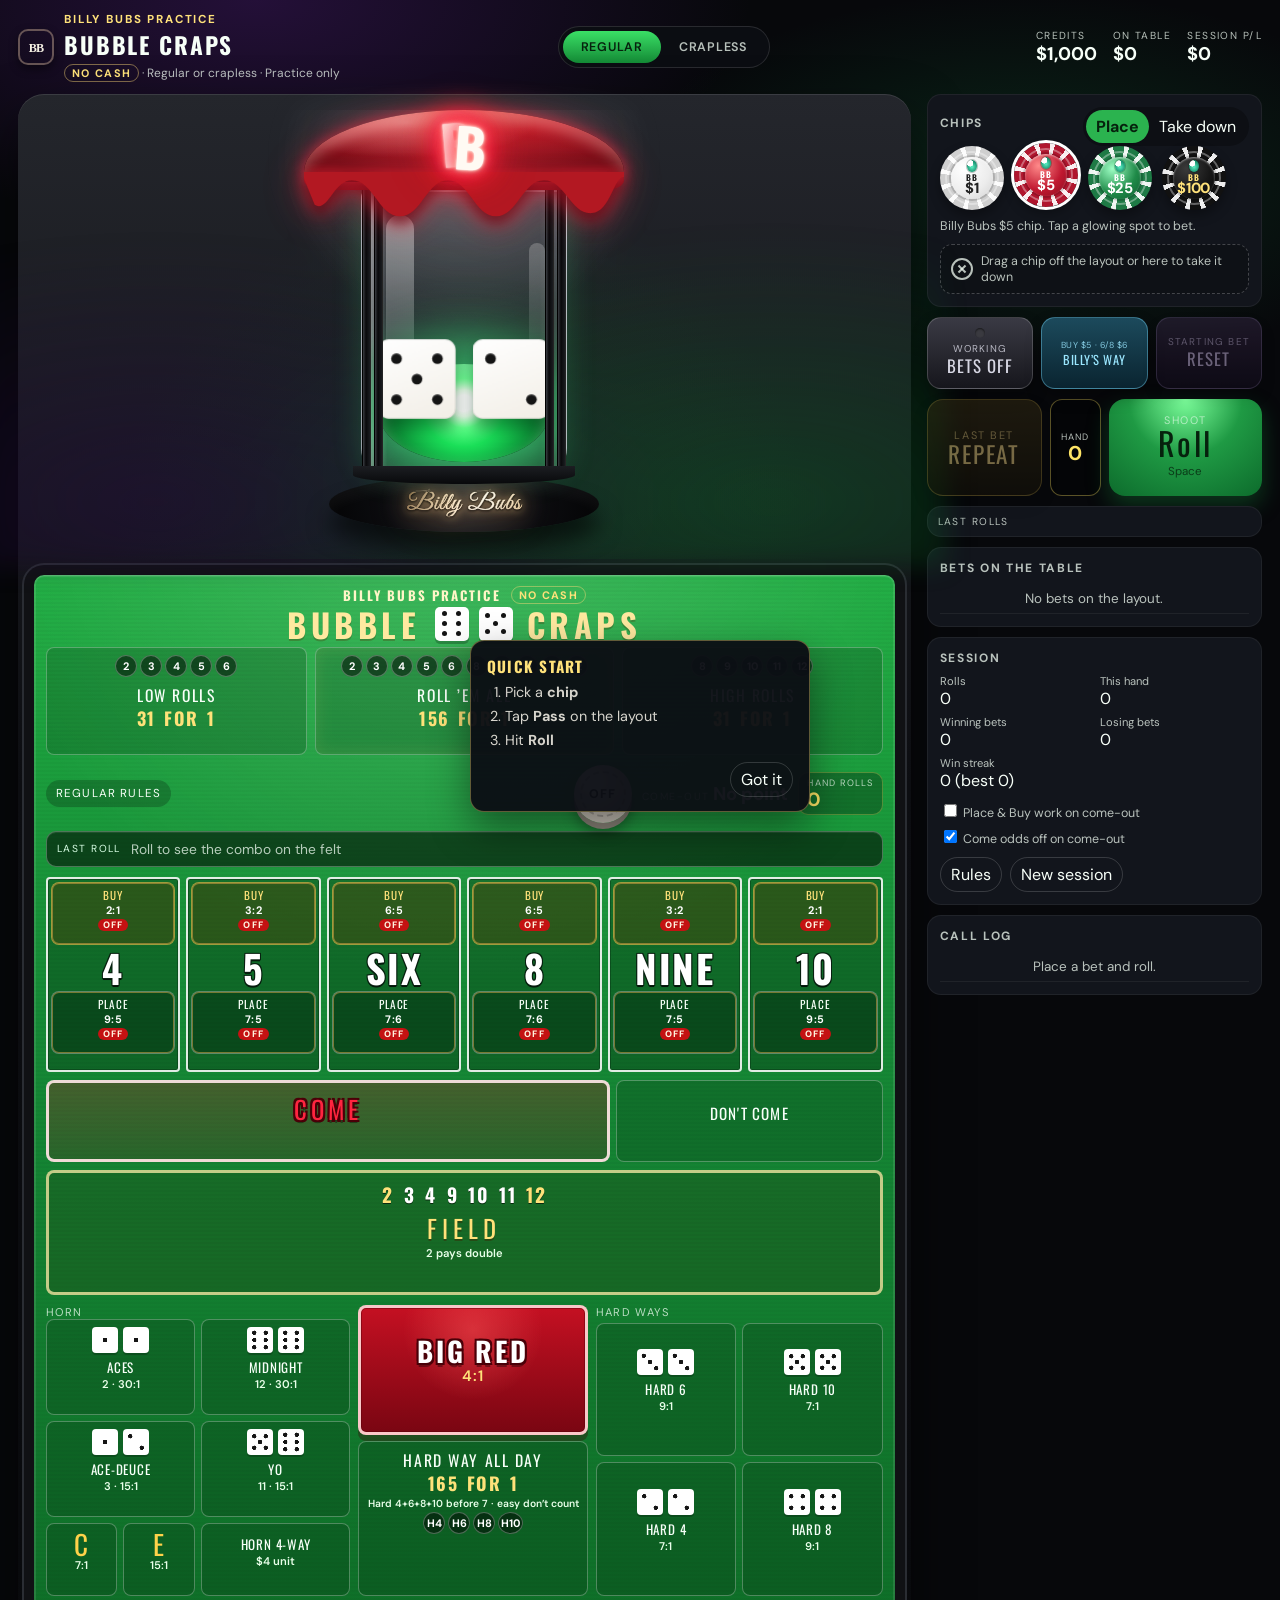
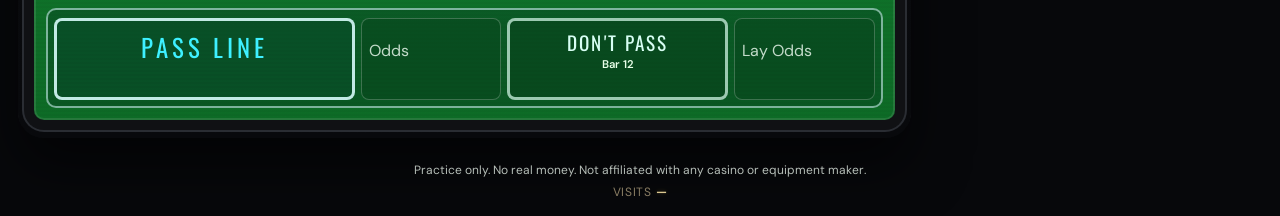
==== index.html @ 4304bf83 "Flip the prop cluster and add a landscape felt/bubble swipe. Horn is the left 2×2, Big Red and Hard " ====
<!DOCTYPE html>
<html lang="en">
  <head>
    <meta charset="UTF-8" />
    <meta name="viewport" content="width=device-width, initial-scale=1, viewport-fit=cover" />
    <title>Billy Bubs Practice — Bubble Craps</title>
    <meta name="description" content="Billy Bubs Practice — bubble craps, regular or crapless. No cash. No real money." />
    <link rel="icon" href="favicon.svg" type="image/svg+xml" />
    <link rel="stylesheet" href="css/styles.css" />
  </head>
  <body data-rules="regular">
    <a class="skip-link" href="#table">Skip to table</a>

    <header class="topbar">
      <div class="brand">
        <span class="brand-mark" aria-hidden="true"><svg viewBox="0 0 32 32" width="26" height="26" xmlns="http://www.w3.org/2000/svg"><text x="16" y="22" text-anchor="middle" font-family="Georgia, serif" font-weight="700" font-size="15" fill="#f4efe2" letter-spacing="-1">BB</text></svg></span>
        <div>
          <p class="brand-kicker">Billy Bubs Practice</p>
          <h1>Bubble Craps</h1>
          <p class="tagline"><span class="no-cash">No Cash</span> · Regular or crapless · Practice only</p>
        </div>
      </div>

      <div class="mode-switch" role="tablist" aria-label="Rules">
        <button type="button" class="mode-btn is-active" data-mode-target="regular" role="tab" aria-selected="true">
          Regular
        </button>
        <button type="button" class="mode-btn" data-mode-target="crapless" role="tab" aria-selected="false">
          Crapless
        </button>
      </div>

      <div class="rack">
        <div class="rack-stat">
          <span class="k">Credits</span>
          <strong id="bankroll">$1,000</strong>
        </div>
        <div class="rack-stat">
          <span class="k">On table</span>
          <strong id="on-table">$0</strong>
        </div>
        <div class="rack-stat">
          <span class="k">Session P/L</span>
          <strong id="net-pl">$0</strong>
        </div>
      </div>
    </header>

    <main class="layout">
      <section class="stage" aria-label="Machine">
        <div class="cabinet">
          <div class="board-pager" id="board-pager">
            <div class="board-pane pane-felt" id="pane-felt" data-pane="felt" role="tabpanel" aria-labelledby="pane-tab-felt">
              <div class="felt-fit" id="felt-fit">
                <div class="screen" id="table">
                    <div class="screen-brand">
                      <div class="billy-row">
                        <strong>Billy Bubs Practice</strong>
                        <span class="no-cash">No Cash</span>
                      </div>
                      <div class="screen-title">
                        <span class="title-word">Bubble</span>
                        <span class="title-dice" aria-hidden="true">
                          <span class="mini-die" data-face="6"></span>
                          <span class="mini-die" data-face="5"></span>
                        </span>
                        <span class="title-word">Craps</span>
                      </div>
                    </div>

                    <div class="make-em" aria-label="Low Rolls, Roll Em All, High Rolls">
                      <button type="button" class="spot make-spot" data-kind="small">
                        <span class="lamps" data-progress="small"></span>
                        <span class="make-title">Low Rolls</span>
                        <span class="for-pay">31 FOR 1</span>
                        <span class="spot-amt"></span>
                      </button>
                      <button type="button" class="spot make-spot make-all" data-kind="all">
                        <span class="lamps lamps-all" data-progress="all"></span>
                        <span class="make-title">Roll ’Em All</span>
                        <span class="for-pay">156 FOR 1</span>
                        <span class="spot-amt"></span>
                      </button>
                      <button type="button" class="spot make-spot" data-kind="tall">
                        <span class="lamps" data-progress="tall"></span>
                        <span class="make-title">High Rolls</span>
                        <span class="for-pay">31 FOR 1</span>
                        <span class="spot-amt"></span>
                      </button>
                    </div>

                    <div class="point-bar">
                      <div class="puck-board">
                        <div class="puck" id="puck" data-on="false">
                          <span class="puck-off">OFF</span>
                          <span class="puck-on">ON</span>
                        </div>
                        <div class="point-readout">
                          <span class="k" id="phase-label">Come-out</span>
                          <strong id="point-label">No point</strong>
                        </div>
                        <div class="hand-rolls" id="hand-rolls" title="Rolls this shooter hand (resets after seven-out)">
                          <span class="k">Hand rolls</span>
                          <strong id="hand-rolls-count">0</strong>
                        </div>
                      </div>
                      <div class="rules-pill" id="rules-pill">Regular rules</div>
                    </div>

                    <div class="last-roll" id="last-roll" aria-live="polite">
                      <span class="k">Last roll</span>
                      <div class="last-roll-body is-empty" id="last-roll-body">
                        <span class="last-roll-empty">Roll to see the combo on the felt</span>
                      </div>
                    </div>

                    <div class="numbers" id="numbers"></div>

                    <div class="lines come-band">
                      <button type="button" class="spot come" data-kind="come">
                        Come
                        <span class="spot-amt"></span>
                      </button>
                      <button type="button" class="spot dont-come regular-only" data-kind="dontCome">
                        Don't Come
                        <span class="spot-amt"></span>
                      </button>
                    </div>

                    <button type="button" class="spot field" data-kind="field">
                      <span class="field-nums">
                        <em>2</em> <span>3</span> <span>4</span> <span>9</span> <span>10</span> <span>11</span> <em>12</em>
                      </span>
                      <span class="field-title">Field</span>
                      <span class="field-pays">2 pays double</span>
                      <span class="spot-amt"></span>
                    </button>

                    <div class="prop-cluster">
                      <div class="horn-block">
                          <div class="rail-label">Horn</div>
                          <div class="horn-grid">
                            <button type="button" class="spot hop-spot" data-kind="hop" data-number="2">
                              <span class="hw-pair" aria-hidden="true">
                                <span class="hw-die" data-face="1"></span>
                                <span class="hw-die" data-face="1"></span>
                              </span>
                              <span class="hw-name">Aces</span>
                              <small>2 · 30:1</small>
                              <span class="spot-amt"></span>
                            </button>
                            <button type="button" class="spot hop-spot" data-kind="hop" data-number="12">
                              <span class="hw-pair" aria-hidden="true">
                                <span class="hw-die" data-face="6"></span>
                                <span class="hw-die" data-face="6"></span>
                              </span>
                              <span class="hw-name">Midnight</span>
                              <small>12 · 30:1</small>
                              <span class="spot-amt"></span>
                            </button>
                            <button type="button" class="spot hop-spot" data-kind="hop" data-number="3">
                              <span class="hw-pair" aria-hidden="true">
                                <span class="hw-die" data-face="1"></span>
                                <span class="hw-die" data-face="2"></span>
                              </span>
                              <span class="hw-name">Ace-deuce</span>
                              <small>3 · 15:1</small>
                              <span class="spot-amt"></span>
                            </button>
                            <button type="button" class="spot hop-spot" data-kind="hop" data-number="11">
                              <span class="hw-pair" aria-hidden="true">
                                <span class="hw-die" data-face="5"></span>
                                <span class="hw-die" data-face="6"></span>
                              </span>
                              <span class="hw-name">Yo</span>
                              <small>11 · 15:1</small>
                              <span class="spot-amt"></span>
                            </button>
                          </div>
                          <div class="ce-row">
                            <button type="button" class="spot prop ce-spot" data-kind="anyCraps">
                              <span class="ce-letter">C</span>
                              <small>7:1</small>
                              <span class="spot-amt"></span>
                            </button>
                            <button type="button" class="spot prop ce-spot" data-kind="eleven">
                              <span class="ce-letter">E</span>
                              <small>15:1</small>
                              <span class="spot-amt"></span>
                            </button>
                            <button type="button" class="spot prop horn-spot" data-kind="horn">
                              <span class="hw-name">Horn 4-way</span>
                              <small>$4 unit</small>
                              <span class="spot-amt"></span>
                            </button>
                          </div>
                        </div>
                      <div class="prop-middle">
                        <button type="button" class="spot any7-hero" data-kind="any7" aria-label="Big Red, any seven, 4 to 1">
                            <span class="any7-title">Big Red</span>
                            <small>4:1</small>
                            <span class="spot-amt"></span>
                          </button>
                        <button type="button" class="spot make-spot hard-all-day" data-kind="hardAllDay">
                            <span class="make-title">Hard Way All Day</span>
                            <span class="for-pay">165 FOR 1</span>
                            <small>Hard 4+6+8+10 before 7 · easy don’t count</small>
                            <span class="lamps" data-progress="hardAllDay"></span>
                            <span class="spot-amt"></span>
                          </button>
                      </div>
                      <div class="hardway-rail">
                          <div class="rail-label">Hard Ways</div>
                          <div class="hardway-spots">
                            <button type="button" class="spot hard-spot" data-kind="hardway" data-number="6">
                              <span class="hw-pair" aria-hidden="true">
                                <span class="hw-die" data-face="3"></span>
                                <span class="hw-die" data-face="3"></span>
                              </span>
                              <span class="hw-name">Hard 6</span>
                              <small>9:1</small>
                              <span class="spot-amt"></span>
                            </button>
                            <button type="button" class="spot hard-spot" data-kind="hardway" data-number="10">
                              <span class="hw-pair" aria-hidden="true">
                                <span class="hw-die" data-face="5"></span>
                                <span class="hw-die" data-face="5"></span>
                              </span>
                              <span class="hw-name">Hard 10</span>
                              <small>7:1</small>
                              <span class="spot-amt"></span>
                            </button>
                            <button type="button" class="spot hard-spot" data-kind="hardway" data-number="4">
                              <span class="hw-pair" aria-hidden="true">
                                <span class="hw-die" data-face="2"></span>
                                <span class="hw-die" data-face="2"></span>
                              </span>
                              <span class="hw-name">Hard 4</span>
                              <small>7:1</small>
                              <span class="spot-amt"></span>
                            </button>
                            <button type="button" class="spot hard-spot" data-kind="hardway" data-number="8">
                              <span class="hw-pair" aria-hidden="true">
                                <span class="hw-die" data-face="4"></span>
                                <span class="hw-die" data-face="4"></span>
                              </span>
                              <span class="hw-name">Hard 8</span>
                              <small>9:1</small>
                              <span class="spot-amt"></span>
                            </button>
                          </div>
                        </div>
                    </div>

                    <div class="pass-row pass-bottom">
                      <button type="button" class="spot pass" data-kind="pass">
                        Pass Line
                        <span class="spot-amt"></span>
                      </button>
                      <button type="button" class="spot odds" data-kind="passOdds">
                        Odds
                        <span class="spot-amt"></span>
                      </button>
                      <button type="button" class="spot dont-pass regular-only" data-kind="dontPass">
                        Don't Pass
                        <span class="dont-pass-note">Bar 12</span>
                        <span class="spot-amt"></span>
                      </button>
                      <button type="button" class="spot odds regular-only" data-kind="dontPassOdds">
                        Lay Odds
                        <span class="spot-amt"></span>
                      </button>
                    </div>
                  </div>
              </div>
            </div>
            <div class="board-pane pane-bubble" id="pane-bubble" data-pane="bubble" role="tabpanel" aria-labelledby="pane-tab-bubble">
              <div class="bubble-stage">
                  <div class="bubble-ambient" aria-hidden="true"></div>
                  <div class="bubble-column">
                    <div class="bubble-hood" aria-hidden="true">
                      <div class="hood-dome">
                        <span class="hood-monogram" aria-label="BB">
                          <span class="bb-letter bb-b1">B</span>
                          <span class="bb-letter bb-b2">B</span>
                        </span>
                      </div>
                      <svg class="hood-scallop" viewBox="0 0 240 56" preserveAspectRatio="none">
                        <path
                          d="M0 0 H240 V6
                          C232 6 230 48 216 50
                          C200 52 196 10 180 10
                          C164 10 160 54 144 54
                          C128 54 124 10 108 10
                          C92 10 88 54 72 54
                          C56 54 52 10 36 10
                          C22 10 18 50 8 40
                          L0 8 Z"
                        />
                      </svg>
                    </div>
                    <div class="bubble-cylinder">
                      <span class="post post-l1" aria-hidden="true"></span>
                      <span class="post post-l2" aria-hidden="true"></span>
                      <span class="post post-r1" aria-hidden="true"></span>
                      <span class="post post-r2" aria-hidden="true"></span>
                      <div class="glass-body">
                        <div class="glass-shine" aria-hidden="true"></div>
                        <div class="glass-shine shine-r" aria-hidden="true"></div>
                        <div class="bubble-floor"></div>
                        <div class="dice-window" aria-live="polite">
                          <div class="die-scene" id="die1" data-face="5" aria-label="Die showing 5"></div>
                          <div class="die-scene" id="die2" data-face="2" aria-label="Die showing 2"></div>
                        </div>
                      </div>
                    </div>
                    <div class="bubble-collar"></div>
                    <div class="bubble-base">
                      <span class="base-mark">Billy Bubs</span>
                    </div>
                    <div class="dice-total" id="dice-total">—</div>
                  </div>
                </div>
              <div class="bubble-roll-dock">
                <p class="bubble-back-hint"><span aria-hidden="true">‹</span> Swipe left back to felt</p>
                <div class="bubble-hand" title="Rolls this shooter hand">
                  <span class="k">Hand rolls</span>
                  <strong id="hand-rolls-count-bubble">0</strong>
                </div>
                <button type="button" class="roll-btn roll-btn-pane" id="roll-btn-pane">
                  <span class="roll-kicker">Shoot</span>
                  <span class="roll-label">Roll</span>
                </button>
              </div>
            </div>
          </div>
        </div>
      </section>

      <aside class="console" aria-label="Controls">
        <div class="panel chips-panel">
          <div class="panel-h">
            <h2>Chips</h2>
            <div class="action-toggle" role="group" aria-label="Bet action">
              <button type="button" id="btn-add" class="is-active">Place</button>
              <button type="button" id="btn-take">Take down</button>
            </div>
          </div>
          <div class="chips" id="chips"></div>
          <p class="hint" id="chip-hint">Select a chip, then tap a bet on the layout.</p>
          <div class="drop-off" id="drop-off" aria-label="Take down zone">
            <span class="drop-ico" aria-hidden="true"></span>
            <span>Drag a chip off the layout or here to take it down</span>
          </div>
        </div>

        <div class="machine-keys">
          <button type="button" class="machine-key bets-off-btn" id="bets-off-btn" aria-pressed="false">
            <span class="key-lamp" aria-hidden="true"></span>
            <span class="key-kicker" id="bets-off-kicker">Working</span>
            <span class="key-label">BETS OFF</span>
          </button>
          <button type="button" class="machine-key across-btn" id="across-btn" title="Billy’s Way — Buy 2,3,4,5,9,10,11,12; Place 6 and 8 at chip × 6/5" aria-label="Billy’s Way">
            <span class="key-kicker" id="across-kicker">Buy $5 · 6/8 $6</span>
            <span class="key-label">BILLY’S WAY</span>
          </button>
          <button type="button" class="machine-key start-bet-btn is-disabled" id="start-bet-btn" aria-disabled="true">
            <span class="key-kicker">Starting bet</span>
            <span class="key-label">RESET</span>
          </button>
        </div>

        <div class="shoot-row">
          <button type="button" class="repeat-btn is-disabled" id="repeat-btn" aria-disabled="true">
            <span class="repeat-kicker">Last bet</span>
            <span class="repeat-label">REPEAT</span>
          </button>
          <div class="hand-rolls-shoot" id="hand-rolls-shoot" title="Rolls this shooter hand" aria-live="polite">
            <span class="k">Hand</span>
            <strong id="hand-rolls-count-shoot">0</strong>
          </div>
          <button type="button" class="roll-btn" id="roll-btn">
            <span class="roll-kicker">Shoot</span>
            <span class="roll-label">Roll</span>
            <span class="roll-hotkey">Space</span>
          </button>
        </div>

        <div class="history-strip">
          <span class="k">Last rolls</span>
          <div class="history-rail" id="history-rail" aria-label="Recent rolls"></div>
        </div>

        <div class="panel">
          <h2>Bets on the table</h2>
          <ul class="bet-list" id="bet-list"></ul>
        </div>

        <div class="panel stats-panel">
          <h2>Session</h2>
          <dl class="stats" id="stats"></dl>
          <div class="options">
            <label><input type="checkbox" id="opt-place-comeout" /> Place &amp; Buy work on come-out</label>
            <label><input type="checkbox" id="opt-come-odds" checked /> Come odds off on come-out</label>
          </div>
          <div class="session-actions">
            <button type="button" class="ghost" id="btn-help">Rules</button>
            <button type="button" class="ghost" id="btn-reset">New session</button>
          </div>
        </div>

        <div class="panel log-panel">
          <h2>Call log</h2>
          <ol class="log" id="log"></ol>
        </div>
      </aside>
    </main>


    <nav class="pane-switch" id="pane-switch" aria-label="Felt or bubble">
      <div class="pane-switch-dots" role="tablist">
        <button type="button" class="pane-dot is-active" role="tab" id="pane-tab-felt" data-pane="felt" aria-selected="true" aria-controls="pane-felt">
          <span class="pane-pip" aria-hidden="true"></span>
          Felt
        </button>
        <button type="button" class="pane-dot" role="tab" id="pane-tab-bubble" data-pane="bubble" aria-selected="false" aria-controls="pane-bubble">
          <span class="pane-pip" aria-hidden="true"></span>
          Bubble
        </button>
      </div>
      <span class="pane-swipe-hint">swipe</span>
    </nav>

    <footer class="footer">
      <p class="footer-line">Practice only. No real money. Not affiliated with any casino or equipment maker.</p>
      <p class="site-meta visit-count" aria-live="polite">Visits <strong id="visit-count">…</strong></p>
    </footer>

    <aside class="coach-card" id="coach-card" hidden>
      <h2>Quick start</h2>
      <ol class="coach-steps">
        <li>Pick a <strong>chip</strong></li>
        <li>Tap <strong>Pass</strong> on the layout</li>
        <li>Hit <strong>Roll</strong></li>
      </ol>
      <div class="coach-actions">
        <button type="button" class="ghost" id="coach-dismiss">Got it</button>
      </div>
    </aside>

    <div class="toasts" id="toasts" aria-live="polite"></div>

    <dialog class="drawer" id="help">
      <form method="dialog" class="drawer-inner">
        <header>
          <h2>How this machine works</h2>
          <button type="submit" class="ghost" value="close">Close</button>
        </header>
        <div class="help-body">
          <section>
            <h3>One cabinet, two rule sets</h3>
            <p>
              This is a bubble-craps practice screen. Toggle <strong>Regular</strong> or <strong>Crapless</strong> without
              leaving the machine. Switching rules picks up the table and keeps your credits. Rolls are always
              fair random 1–6, like a real bubble machine — there is no dice picker.
            </p>
          </section>
          <section>
            <h3>Regular</h3>
            <p>
              Come-out: <strong>7 or 11</strong> wins Pass; <strong>2, 3, 12</strong> are craps (Pass loses).
              4, 5, 6, 8, 9, 10 set a point. Then hit that point before a 7. Don't Pass bars 12 (push).
            </p>
          </section>
          <section>
            <h3>Crapless</h3>
            <p>
              Come-out <strong>7</strong> wins Pass. <strong>2, 3, 11, and 12 are points</strong> along with 4–6 and 8–10.
              No automatic craps. Don't Pass / Don't Come are not offered. Place 2 / 3 / 11 / 12 are available.
            </p>
          </section>
          <section>
            <h3>Low Rolls / High Rolls / Roll ’Em All — practice pays</h3>
            <p>Always working. Numbers count after you post. A 7 before the set completes loses. You may take them down.</p>
            <ul>
              <li><strong>Low Rolls</strong> — 2, 3, 4, 5, 6 before 7. <strong>31 FOR 1</strong> ($31 returned per $1, includes stake)</li>
              <li><strong>High Rolls</strong> — 8, 9, 10, 11, 12 before 7. <strong>31 FOR 1</strong></li>
              <li><strong>Roll ’Em All</strong> — every total except 7 before a 7. <strong>156 FOR 1</strong></li>
            </ul>
            <p>Fixed practice schedule, not a casino progressive. Real machines vary.</p>
          </section>
          <section>
            <h3>Hard Way All Day (side wager)</h3>
            <p>
              Sits in the middle of the prop cluster, under Big Red and between the Horn and the hardways. Separate from the single Hard 4/6/8/10 bets. Wins only if
              <strong>Hard 4, Hard 6, Hard 8, and Hard 10</strong> all appear (matching dice) before a 7. Soft/easy
              4, 6, 8, or 10 do not count and do not lose the bet. A 7 before the set is complete loses.
              <strong>165 FOR 1</strong> ($165 returned per $1, includes stake → $164 profit). Dealer Envy is not
              offered in this practice build.
            </p>
          </section>
          <section>
            <h3>Single hardways, Horn, C, and E</h3>
            <p>
              Horn legs sit left in a 2×2 (Aces and Midnight over Ace-deuce and Yo), with C, E, and Horn 4-way
              under that block. The middle column is <strong>Big Red</strong> (any 7, no seven-dice art — table
              etiquette) stacked above <strong>Hard Way All Day</strong>. Hardways sit right in a 2×2 (Hard 6 &amp; 10
              over Hard 4 &amp; 8). Pass Line and Don't Pass run along the bottom of the felt. Come and Don't Come
              are the only bets in the come band. Hard 4 / 6 / 8 / 10 stay up until a hard win (paid, bet stays), a 7,
              the easy way, or you take them down. One-roll props repeat after a win like a machine.
            </p>
            <ul>
              <li><strong>Hard 6 / Hard 8</strong> — 9:1 · <strong>Hard 4 / Hard 10</strong> — 7:1</li>
              <li><strong>Big Red</strong> — any 7. <strong>4:1</strong></li>
              <li><strong>Aces (2)</strong> / <strong>Midnight (12)</strong> — 30:1 on the winning dollar</li>
              <li><strong>Ace-deuce (3)</strong> / <strong>Yo (11)</strong> — 15:1</li>
              <li><strong>C · Any Craps</strong> — 2, 3, or 12. <strong>7:1</strong></li>
              <li><strong>E · Eleven (Yo)</strong> — 11 only. <strong>15:1</strong></li>
              <li><strong>Horn 4-way</strong> — 2, 3, 11, 12. A $4 unit: 2/12 pay 30:1 on the $1 that hits (net +$27); 3/11 pay 15:1 (net +$12). Posted in $4 units.</li>
            </ul>
          </section>
          <section>
            <h3>Buy vs Place</h3>
            <p>
              Each point number has <strong>Buy above</strong> and <strong>Place below</strong>. Both stay up after a hit
              and lose on 7. Off on the come-out unless you check “Place &amp; Buy work on come-out.”
              <strong>BETS OFF</strong> also parks Place and Buy so a 7 or number hit neither pays nor takes them down.
            </p>
            <ul>
              <li><strong>Place</strong> — 4/10 = 9:5 · 5/9 = 7:5 · 6/8 = 7:6. Crapless Place 2/12 = 11:2 · 3/11 = 11:4.</li>
              <li>
                <strong>Buy</strong> — true odds: 4/10 = 2:1 · 5/9 = 3:2 · 6/8 = 6:5. Crapless Buy 2/12 = 6:1 · 3/11 = 3:1.
              </li>
              <li>
                Buy vig is <strong>5% of the buy stake, taken on a win only</strong> (not charged when you post, and not
                charged if the bet loses). Example: $20 Buy 4 pays $40 true odds minus $1 vig → <strong>$39 profit</strong>;
                the $20 stays up.
              </li>
            </ul>
          </section>
          <section>
            <h3>Bets Off</h3>
            <p>
              <strong>BETS OFF</strong> is a machine-style toggle. Pressed and lit means Place and Buy are
              <strong>off</strong>: they do not win or lose on the next 7 or number hit, and the chips stay
              on the layout until you turn them back on. Same idea as calling “bets off” on a live table.
            </p>
            <ul>
              <li><strong>Covered:</strong> Place and Buy on every number (Regular 4–6 / 8–10; Crapless also 2, 3, 11, 12).</li>
              <li><strong>Not covered:</strong> Pass, Don't Pass, Come, Don't Come, Field, hardways, Hard Way All Day, Big Red, Horn, hops, C, E, Low/High/All. Those still win and lose as usual.</li>
              <li>Come-out still treats Place/Buy as off unless you check “Place &amp; Buy work on come-out” <em>and</em> Bets Off is not lit.</li>
            </ul>
          </section>
          <section>
            <h3>Billy’s Way</h3>
            <p>
              <strong>BILLY’S WAY</strong> (renamed from Across) posts the <strong>selected chip</strong> as
              <strong>Buy</strong> on 2, 3, 4, 5, 9, 10, 11, and 12 (whichever your rules offer — Crapless
              includes 2/3/11/12; Regular buys 4, 5, 9, 10), and <strong>Place</strong> on 6 and 8 at
              <strong>chip × 6/5</strong> (e.g. $5 chip → Buy $5 on the buys, Place $6 on 6 and on 8).
            </p>
            <p>
              Each press <strong>stacks one unit</strong> on those spots. Numbers you cannot afford are
              skipped. A toast lists what posted and any shortfall.
            </p>
          </section>
          <section>
            <h3>Reset to starting bet</h3>
            <p>
              The machine snapshots your layout on the <strong>first come-out roll with bets up</strong>
              this hand. That is the starting bet. A new hand (and a new snapshot) begins after a
              <strong>seven-out</strong>, a new session, or a rules switch.
            </p>
            <p>
              <strong>RESET</strong> takes down extra removable bets and re-posts that starting set, skipping
              anything locked or too expensive for the current credits and phase. It is not
              <strong>REPEAT</strong>: Repeat is the previous roll’s set; Reset is the opening layout of
              the hand.
            </p>
          </section>
          <section>
            <h3>Repeat last bet</h3>
            <p>
              <strong>REPEAT</strong> re-posts the last committed wager set — the bets that were on the layout
              when you last rolled, or the last chips you placed. It deducts from credits, skips anything you
              cannot afford, and skips bets that are illegal in the current phase (Pass during a point, Come
              on the come-out, and so on). If there is nothing to put back, the button stays dim and shows
              a short “Nothing to repeat” note.
            </p>
          </section>
          <section>
            <h3>Last roll and history</h3>
            <p>
              After each roll the <strong>dice combo</strong> (both faces and the total, e.g. 3–4 = 7) shows
              on the felt above the numbers — not only in the bubble. On a phone in portrait that bar stays in view
              while you scroll the bets. Turn sideways and the felt fills its own screen: swipe to the bubble
              for the dice and the Roll button, then swipe back. Matching dice are marked Hard. The <strong>last-rolls rail</strong>
              sits under Repeat / Roll and shows each combo, not just the total. Big Red never shows
              seven-dice art (table etiquette).
            </p>
          </section>
          <section>
            <h3>Take a bet down</h3>
            <p>
              Use <strong>Take down</strong> and tap a chip, or <strong>drag the chip off the layout</strong>
              (or onto the take-down tray). Same lock rules either way: Pass and Don't Pass stay until they
              resolve; Come / Don't Come points cannot be picked up. Place, Buy, odds, hardways, and one-roll
              props refund to credits when they come off.
            </p>
          </section>
          <section>
            <h3>Other pays</h3>
            <ul>
              <li>Pass / Come / Don't — even money</li>
              <li>Pass odds: 4 &amp; 10 = 2:1 · 5 &amp; 9 = 3:2 · 6 &amp; 8 = 6:5 · crapless 2/12 = 6:1 · 3/11 = 3:1</li>
              <li>Place 4/10 = 9:5 · 5/9 = 7:5 · 6/8 = 7:6 · crapless 2/12 = 11:2 · 3/11 = 11:4</li>
              <li>Field: 3, 4, 9, 10, 11 even; 2 and 12 pay 2:1</li>
              <li>Hard 4/10 = 7:1 · Hard 6/8 = 9:1 · Hard Way All Day = 165 FOR 1</li>
              <li>Big Red (any 7) = 4:1 · Any Craps (C) = 7:1 · Eleven / Yo (E) = 15:1</li>
            </ul>
          </section>
        </div>
      </form>
    </dialog>

    <dialog class="modal" id="confirm">
      <form method="dialog" class="modal-inner">
        <p id="confirm-text"></p>
        <div class="modal-actions">
          <button type="submit" class="ghost" value="cancel">Cancel</button>
          <button type="submit" class="solid" value="ok" id="confirm-ok">Continue</button>
        </div>
      </form>
    </dialog>

    <script src="js/engine.js"></script>
    <script src="js/dice.js"></script>
    <script src="js/ui.js"></script>
    <script src="js/app.js"></script>
  <!-- Cloudflare Web Analytics --><script type="module" defer src="https://static.cloudflareinsights.com/beacon.min.js" data-cf-beacon='{"token": "979ed6d735ee4ae1a6fe313fb2ae3b53"}'></script><!-- End Cloudflare Web Analytics -->

    <script>
      (function () {
        var el = document.getElementById("visit-count");
        if (!el) return;
        fetch("https://abacus.jasoncameron.dev/hit/billy-bubs-practice/visits")
          .then(function (r) { return r.json(); })
          .then(function (d) {
            el.textContent = Number(d && d.value != null ? d.value : 0).toLocaleString("en-US");
          })
          .catch(function () { el.textContent = "—"; });
      })();
    </script>
</body>
</html>
---- css/styles.css ----
@import url("https://fonts.googleapis.com/css2?family=DM+Sans:ital,opsz,wght@0,9..40,400;0,9..40,600;0,9..40,700;1,9..40,500&family=Great+Vibes&family=Oswald:wght@400;500;600;700&display=swap");

:root {
  --felt: #168a36;
  --felt-deep: #0d6b26;
  --felt-hi: #1fad42;
  --ink: #f7fff8;
  --muted: rgba(244, 255, 246, 0.74);
  --pass: #3ef0ff;
  --come: #ff2d4a;
  --gold: #ffe27a;
  --lamp: #ffd24a;
  --line: rgba(255, 255, 255, 0.28);
  --bg: #07080b;
  --panel: #12151c;
  --win: #7dffb3;
  --danger: #ff6b6b;
  --font: "DM Sans", "Segoe UI", system-ui, sans-serif;
  --display: "Oswald", "Arial Narrow", sans-serif;
  --script: "Great Vibes", "Palatino Linotype", cursive;
  --mono: "DM Sans", ui-monospace, monospace;
  --radius: 14px;
}

* {
  box-sizing: border-box;
}

html,
body {
  margin: 0;
  min-height: 100%;
  background:
    radial-gradient(900px 420px at 20% 0%, rgba(90, 30, 140, 0.35), transparent 55%),
    radial-gradient(800px 380px at 80% 10%, rgba(20, 140, 70, 0.22), transparent 50%),
    var(--bg);
  color: var(--ink);
  font-family: var(--font);
}

body {
  min-height: 100dvh;
  display: flex;
  flex-direction: column;
}

button,
input {
  font: inherit;
}

.skip-link {
  position: absolute;
  left: -999px;
}
.skip-link:focus {
  left: 8px;
  top: 8px;
  background: #000;
  color: #fff;
  padding: 8px;
  z-index: 20;
}

.topbar {
  display: grid;
  grid-template-columns: minmax(0, 1.1fr) auto minmax(0, 1fr);
  gap: 16px;
  align-items: center;
  padding: 12px 18px 6px;
}

.brand {
  display: flex;
  gap: 10px;
  align-items: center;
}
.brand-mark {
  width: 36px;
  height: 36px;
  border-radius: 10px;
  background:
    radial-gradient(ellipse at 32% 18%, rgba(255, 210, 200, 0.42), transparent 42%),
    radial-gradient(ellipse at 50% 70%, rgba(255, 60, 80, 0.28), transparent 55%),
    linear-gradient(120% 90% at 50% -10%, #e24a45, #c21c28 42%, #8a121c 78%, #5c0c12);
  box-shadow: inset 0 0 0 2px rgba(255, 220, 180, 0.35), 0 4px 10px rgba(0, 0, 0, 0.45);
  position: relative;
  display: grid;
  place-items: center;
  flex-shrink: 0;
  overflow: hidden;
}
.brand-mark svg { display: block; width: 26px; height: 26px; }
.brand-mark::after { content: none; display: none; }
.brand-kicker {
  margin: 0;
  font-size: 0.72rem;
  letter-spacing: 0.16em;
  text-transform: uppercase;
  color: var(--gold);
  font-weight: 700;
}
.brand h1 {
  margin: 0;
  font-family: var(--display);
  font-size: 1.45rem;
  letter-spacing: 0.08em;
  text-transform: uppercase;
}
.tagline {
  margin: 2px 0 0;
  color: var(--muted);
  font-size: 0.75rem;
}
.no-cash {
  display: inline-block;
  padding: 1px 7px;
  border-radius: 999px;
  border: 1px solid rgba(255, 220, 120, 0.45);
  color: #ffe27a;
  letter-spacing: 0.12em;
  text-transform: uppercase;
  font-size: 0.68rem;
  font-weight: 700;
}

.mode-switch {
  display: flex;
  padding: 4px;
  border-radius: 999px;
  background: #0b0d12;
  border: 1px solid rgba(255, 255, 255, 0.12);
}
.mode-btn {
  border: 0;
  background: transparent;
  color: var(--muted);
  padding: 8px 18px;
  border-radius: 999px;
  cursor: pointer;
  font-weight: 600;
  letter-spacing: 0.06em;
  text-transform: uppercase;
  font-size: 0.78rem;
}
.mode-btn.is-active {
  background: linear-gradient(180deg, #3adf66, #148a36);
  color: #06210d;
}

.rack {
  display: flex;
  justify-content: flex-end;
  gap: 16px;
}
.rack-stat {
  display: flex;
  flex-direction: column;
}
.rack-stat .k,
.point-readout .k,
.roll-kicker,
.history-strip .k,
.last-roll .k,
.min-bet-line {
  font-size: 0.64rem;
  letter-spacing: 0.14em;
  text-transform: uppercase;
  color: var(--muted);
}
.rack-stat strong,
.point-readout strong {
  font-variant-numeric: tabular-nums;
  font-size: 1.15rem;
}
.rack-stat strong.is-up {
  color: var(--win);
}
.rack-stat strong.is-down {
  color: var(--danger);
}

.layout {
  flex: 1;
  display: grid;
  grid-template-columns: minmax(0, 1.65fr) minmax(280px, 0.62fr);
  gap: 16px;
  padding: 6px 18px 20px;
}

.cabinet {
  background: linear-gradient(180deg, #24262c, #0c0d11 42%, #08090c);
  border-radius: 26px;
  padding: 16px 16px 18px;
  box-shadow:
    inset 0 1px 0 rgba(255, 255, 255, 0.1),
    0 28px 56px rgba(0, 0, 0, 0.56);
}

/* Desktop / portrait: pager is just a column. Bubble stays above the felt. */
.board-pager {
  display: flex;
  flex-direction: column;
  min-width: 0;
}
.pane-bubble {
  order: 1;
}
.pane-felt {
  order: 2;
  min-width: 0;
}
.felt-fit {
  min-width: 0;
}
.bubble-roll-dock,
.pane-switch {
  display: none;
}

.bubble-stage {
  position: relative;
  min-height: 400px;
  display: grid;
  place-items: center;
  margin: 0 0 16px;
  background:
    radial-gradient(ellipse at 50% 10%, rgba(255, 255, 255, 0.1), transparent 30%),
    radial-gradient(ellipse at 50% 100%, rgba(18, 90, 40, 0.22), transparent 58%);
}
.bubble-ambient {
  position: absolute;
  inset: -8px -6%;
  background:
    radial-gradient(ellipse at 50% 12%, rgba(255, 255, 255, 0.16), transparent 28%),
    radial-gradient(ellipse at 18% 86%, rgba(40, 12, 70, 0.38), transparent 46%),
    radial-gradient(ellipse at 82% 86%, rgba(10, 140, 50, 0.28), transparent 48%);
  filter: blur(12px);
  pointer-events: none;
}
.bubble-column {
  position: relative;
  width: min(250px, 58%);
  z-index: 1;
}
.bubble-hood {
  position: relative;
  z-index: 5;
  margin: 0 -14% -28px;
}
.hood-dome {
  position: relative;
  display: grid;
  place-items: center;
  height: 72px;
  border-radius: 50% 50% 18px 18px / 86% 86% 14% 14%;
  background:
    radial-gradient(ellipse at 32% 18%, rgba(255, 210, 200, 0.42), transparent 42%),
    radial-gradient(ellipse at 50% 70%, rgba(255, 60, 80, 0.28), transparent 55%),
    radial-gradient(120% 90% at 50% -10%, #e24a45, #c21c28 42%, #8a121c 78%, #5c0c12);
  box-shadow:
    inset 0 10px 12px rgba(255, 220, 210, 0.28),
    inset 0 -8px 10px rgba(60, 0, 8, 0.35),
    0 0 14px rgba(255, 50, 70, 0.55),
    0 0 32px rgba(255, 20, 55, 0.32),
    0 8px 0 #6a1016;
}
.hood-monogram {
  position: relative;
  z-index: 1;
  display: inline-flex;
  align-items: center;
  justify-content: center;
  width: 1.55em;
  height: 1em;
  margin-top: -4px;
  font-family: var(--display);
  font-weight: 700;
  font-size: clamp(2.35rem, 9.5vw + 0.4rem, 3.35rem);
  line-height: 1;
  letter-spacing: 0;
  pointer-events: none;
  user-select: none;
  filter: drop-shadow(0 0 6px rgba(255, 70, 90, 0.55));
}
.bb-letter {
  position: absolute;
  top: 50%;
  left: 50%;
  font-weight: 700;
  line-height: 0.85;
  color: #fff6ec;
  -webkit-text-stroke: 0.028em rgba(255, 90, 110, 0.55);
  paint-order: stroke fill;
  text-shadow:
    0 0 2px #ffffff,
    0 0 4px #ffe8d8,
    0 0 8px #ff9a8a,
    0 0 14px #ff4d5c,
    0 0 24px #ff1e3a,
    0 0 38px rgba(255, 20, 55, 0.85),
    0 0 54px rgba(220, 0, 40, 0.45),
    0 0.05em 0.08em rgba(40, 0, 8, 0.28);
  animation: bb-neon-pulse 3.6s ease-in-out infinite;
}
.bb-b1 {
  transform: translate(-72%, -54%) rotate(-5deg);
  z-index: 1;
  animation-delay: 0s;
}
.bb-b2 {
  transform: translate(-28%, -46%) rotate(4deg);
  z-index: 2;
  color: #fffaf3;
  animation-delay: 0.45s;
}
@keyframes bb-neon-pulse {
  0%, 100% {
    filter: brightness(1);
    opacity: 1;
  }
  48% {
    filter: brightness(1.08);
    opacity: 0.96;
  }
  52% {
    filter: brightness(0.94);
    opacity: 0.9;
  }
  56% {
    filter: brightness(1.05);
    opacity: 1;
  }
}
.hood-scallop {
  display: block;
  width: 100%;
  height: 46px;
  margin-top: -10px;
  filter:
    drop-shadow(0 8px 6px rgba(70, 0, 10, 0.55))
    drop-shadow(0 0 8px rgba(255, 45, 65, 0.65))
    drop-shadow(0 0 18px rgba(255, 25, 55, 0.4));
}
.hood-scallop path {
  fill: #b31822;
}
.bubble-cylinder {
  position: relative;
  z-index: 2;
  margin: 0 22px;
}
.glass-body {
  position: relative;
  height: 286px;
  border-radius: 8px 8px 22px 22px / 6px 6px 28px 28px;
  background:
    linear-gradient(90deg, rgba(255, 255, 255, 0.4) 0 3%, transparent 12%, transparent 87%, rgba(255, 255, 255, 0.2)),
    radial-gradient(90% 52% at 50% 126%, rgba(70, 255, 140, 0.62), transparent 50%),
    linear-gradient(180deg, rgba(230, 240, 255, 0.12), rgba(12, 24, 18, 0.06));
  border: 2px solid rgba(236, 246, 255, 0.5);
  box-shadow:
    inset 12px 0 20px rgba(255, 255, 255, 0.16),
    inset -10px 0 18px rgba(10, 20, 30, 0.12),
    0 0 30px rgba(70, 255, 140, 0.18);
  overflow: hidden;
}
.glass-shine {
  position: absolute;
  top: 8%;
  left: 11%;
  width: 14%;
  height: 72%;
  border-radius: 40px;
  background: linear-gradient(180deg, rgba(255, 255, 255, 0.42), rgba(255, 255, 255, 0.02));
  filter: blur(0.4px);
  pointer-events: none;
}
.glass-shine.shine-r {
  left: auto;
  right: 10%;
  width: 8%;
  height: 54%;
  top: 18%;
  opacity: 0.55;
}
.post {
  position: absolute;
  top: -8px;
  bottom: -2px;
  width: 7px;
  border-radius: 4px;
  background: linear-gradient(90deg, #3a3d42, #09090b 42%, #1a1c20);
  box-shadow: 1px 0 0 rgba(255, 255, 255, 0.14), 0 0 0 1px #000;
  z-index: 4;
  pointer-events: none;
}
.post-l1 { left: 2px; }
.post-l2 { left: 14px; }
.post-r1 { right: 2px; }
.post-r2 { right: 14px; }
.bubble-floor {
  position: absolute;
  left: 8%;
  right: 8%;
  bottom: 12px;
  height: 98px;
  border-radius: 50%;
  background:
    radial-gradient(circle at 50% 40%, #ffffff 0 8%, #e7ffe9 13%, #5dff88 24%, #1adf58 42%, #0c9338 70%, #055820 100%);
  box-shadow:
    0 0 56px 22px rgba(70, 255, 140, 0.7),
    inset 0 10px 18px rgba(255, 255, 255, 0.4);
}
.bubble-collar {
  height: 18px;
  margin: -10px 14px 0;
  border-radius: 0 0 50% 50%;
  background: linear-gradient(180deg, #1c1e22, #08090b);
  position: relative;
  z-index: 3;
}
.bubble-base {
  position: relative;
  display: grid;
  place-items: center;
  height: 56px;
  margin: -8px -4% 0;
  border-radius: 50%;
  background:
    radial-gradient(circle at 50% 28%, #2c2f35, #0b0c0f 58%, #040405);
  box-shadow:
    inset 0 10px 12px rgba(255, 255, 255, 0.04),
    0 18px 22px rgba(0, 0, 0, 0.58);
}
.base-mark {
  position: relative;
  z-index: 1;
  margin-top: 0;
  font-family: var(--script);
  font-weight: 400;
  font-size: clamp(1.15rem, 3.8vw + 0.35rem, 1.55rem);
  letter-spacing: 0.04em;
  text-transform: none;
  line-height: 1;
  white-space: nowrap;
  pointer-events: none;
  user-select: none;
  color: #fff4e4;
  background:
    linear-gradient(
      115deg,
      #8a6a42 0%,
      #ffe9c8 18%,
      #fffaf0 32%,
      #e8c896 48%,
      #fff6e4 62%,
      #d4ae78 78%,
      #fff0d4 100%
    );
  background-size: 220% 100%;
  -webkit-background-clip: text;
  background-clip: text;
  color: transparent;
  -webkit-text-stroke: 0.35px rgba(255, 230, 190, 0.35);
  filter:
    drop-shadow(0 1px 1px rgba(0, 0, 0, 0.95))
    drop-shadow(0 0 5px rgba(255, 210, 140, 0.55))
    drop-shadow(0 0 14px rgba(255, 170, 80, 0.35))
    drop-shadow(0 0 22px rgba(255, 140, 50, 0.18));
  animation: base-mark-shine 5.5s ease-in-out infinite;
}
@keyframes base-mark-shine {
  0%, 100% { background-position: 0% 50%; }
  50% { background-position: 100% 50%; }
}

.dice-window {
  position: absolute;
  z-index: 2;
  inset: 0;
  display: flex;
  justify-content: center;
  gap: 22px;
  align-items: flex-end;
  padding: 0 18px 58px;
}
.dice-total {
  position: relative;
  z-index: 1;
  text-align: center;
  margin-top: 4px;
  min-height: 1.2em;
  font-family: var(--display);
  font-size: 1.2rem;
  letter-spacing: 0.1em;
  color: #d9ffe6;
  text-shadow: 0 0 12px rgba(80, 255, 140, 0.7);
}
.dice-total.is-empty {
  visibility: hidden;
}

.die-scene {
  width: 74px;
  height: 74px;
  perspective: 520px;
  filter: drop-shadow(0 10px 8px rgba(0, 40, 16, 0.45));
}
.die-cube {
  width: 100%;
  height: 100%;
  position: relative;
  transform-style: preserve-3d;
  transition: transform 0.1s linear;
}
.die-face {
  position: absolute;
  inset: 0;
  display: grid;
  grid-template-columns: repeat(3, 1fr);
  grid-template-rows: repeat(3, 1fr);
  padding: 8px;
  background: linear-gradient(160deg, #fff, #f2eee6);
  border-radius: 10px;
  box-shadow: inset 0 0 0 1px rgba(0, 0, 0, 0.08);
  backface-visibility: hidden;
}
.die-face .pip {
  width: 10px;
  height: 10px;
  border-radius: 50%;
  margin: auto;
}
.die-face .pip.on {
  background: #141414;
  box-shadow: inset 0 1px 1px rgba(255, 255, 255, 0.25);
}
.face-1 {
  transform: rotateY(0deg) translateZ(37px);
}
.face-2 {
  transform: rotateY(90deg) translateZ(37px);
}
.face-3 {
  transform: rotateX(90deg) translateZ(37px);
}
.face-4 {
  transform: rotateX(-90deg) translateZ(37px);
}
.face-5 {
  transform: rotateY(-90deg) translateZ(37px);
}
.face-6 {
  transform: rotateY(180deg) translateZ(37px);
}
.die-scene.is-rolling .die-cube {
  transition: none;
}
.die-scene.is-landed {
  animation: pop 0.35s ease;
}
@keyframes pop {
  50% {
    transform: scale(1.08);
  }
}

.screen {
  position: relative;
  border-radius: 10px;
  padding: 10px 12px 12px;
  background:
    radial-gradient(circle at 50% -8%, rgba(255, 255, 255, 0.16), transparent 38%),
    repeating-linear-gradient(0deg, rgba(0, 0, 0, 0.028) 0 2px, transparent 2px 4px),
    linear-gradient(180deg, var(--felt-hi), var(--felt) 38%, var(--felt-deep));
  box-shadow:
    inset 0 1px 0 rgba(255, 255, 255, 0.16),
    inset 0 0 0 2px rgba(255, 255, 255, 0.1),
    0 0 0 10px #101114,
    0 0 0 12px #2a2d33;
}

.screen-brand {
  text-align: center;
  margin-bottom: 6px;
}
.billy-row {
  display: flex;
  justify-content: center;
  align-items: center;
  gap: 10px;
  margin-bottom: 2px;
}
.billy-row strong {
  font-family: var(--display);
  letter-spacing: 0.16em;
  text-transform: uppercase;
  font-size: 0.82rem;
  color: #fff6c8;
}
.screen-title {
  display: flex;
  justify-content: center;
  align-items: center;
  gap: 14px;
}
.title-word {
  font-family: var(--display);
  font-weight: 700;
  font-size: 2.05rem;
  letter-spacing: 0.14em;
  text-transform: uppercase;
  color: #ffe9a0;
  text-shadow: 0 2px 0 rgba(80, 40, 0, 0.28);
  line-height: 1;
}
.title-dice {
  display: flex;
  gap: 10px;
}
.mini-die {
  width: 34px;
  height: 34px;
  border-radius: 5px;
  background: #fff;
  box-shadow: 0 3px 0 rgba(0, 0, 0, 0.22);
  position: relative;
}
.mini-die::before,
.mini-die::after {
  content: "";
  position: absolute;
  width: 5px;
  height: 5px;
  border-radius: 50%;
  background: #151515;
}
.mini-die[data-face="2"]::before {
  left: 5px;
  top: 5px;
}
.mini-die[data-face="2"]::after {
  right: 5px;
  bottom: 5px;
}
.mini-die[data-face="5"]::before {
  left: 6px;
  top: 6px;
  box-shadow: 16px 0 #151515, 0 16px #151515, 16px 16px #151515, 8px 8px #151515;
}
.mini-die[data-face="5"]::after {
  display: none;
}
.mini-die[data-face="6"]::before {
  left: 7px;
  top: 4px;
  box-shadow:
    0 10px #151515,
    0 20px #151515,
    14px 0 #151515,
    14px 10px #151515,
    14px 20px #151515;
}
.mini-die[data-face="6"]::after {
  display: none;
}

.make-em {
  display: grid;
  grid-template-columns: 1fr 1.15fr 1fr;
  gap: 8px;
  margin-bottom: 10px;
}
.make-spot {
  text-align: center;
  min-height: 90px;
  background: rgba(0, 28, 10, 0.22);
  border: 1px solid rgba(255, 255, 255, 0.2);
  display: flex;
  flex-direction: column;
  align-items: center;
  justify-content: flex-start;
  gap: 2px;
}
.make-title {
  display: block;
  font-family: var(--display);
  letter-spacing: 0.1em;
  text-transform: uppercase;
  font-size: 0.98rem;
}
.for-pay {
  display: block;
  color: var(--gold);
  font-family: var(--display);
  font-weight: 700;
  font-size: 1.12rem;
  letter-spacing: 0.08em;
  word-spacing: 0.12em;
  line-height: 1.1;
}
.make-all {
  box-shadow: inset 0 0 18px rgba(255, 230, 120, 0.12);
}
.hard-all-day {
  width: 100%;
  margin-top: 0;
  min-height: 84px;
}
.lamps {
  display: flex;
  justify-content: center;
  flex-wrap: wrap;
  gap: 3px;
  margin: 0 0 4px;
}
.lamp {
  min-width: 22px;
  height: 22px;
  padding: 0 3px;
  border-radius: 50%;
  display: grid;
  place-items: center;
  font-size: 0.68rem;
  font-weight: 700;
  background: rgba(0, 0, 0, 0.5);
  color: #fff;
  box-shadow: inset 0 0 0 1px rgba(255, 255, 255, 0.28);
}
.lamp.is-lit {
  background: radial-gradient(circle at 35% 30%, #fff6c8, var(--lamp) 55%, #d4a012);
  color: #3a2500;
  box-shadow: 0 0 10px rgba(255, 210, 70, 0.85);
}

.point-bar {
  display: flex;
  justify-content: space-between;
  align-items: center;
  flex-direction: row-reverse;
  margin-bottom: 8px;
}
.puck-board {
  display: flex;
  align-items: center;
  gap: 10px;
  flex-wrap: wrap;
}
.hand-rolls {
  display: flex;
  flex-direction: column;
  min-width: 3.6rem;
  padding: 4px 8px;
  border-radius: 10px;
  background: rgba(0, 0, 0, 0.28);
  border: 1px solid rgba(255, 229, 102, 0.28);
}
.hand-rolls .k {
  font-size: 0.58rem;
  letter-spacing: 0.12em;
  text-transform: uppercase;
  color: var(--muted);
}
.hand-rolls strong {
  font-variant-numeric: tabular-nums;
  font-size: 1.2rem;
  color: #ffe566;
  line-height: 1.1;
}
.hand-rolls-shoot {
  display: flex;
  flex-direction: column;
  align-items: center;
  justify-content: center;
  min-width: 3.2rem;
  padding: 6px 8px;
  border-radius: 12px;
  background: rgba(0, 0, 0, 0.35);
  border: 1px solid rgba(255, 229, 102, 0.35);
  color: #ffe566;
}
.hand-rolls-shoot .k {
  font-size: 0.58rem;
  letter-spacing: 0.12em;
  text-transform: uppercase;
  color: var(--muted);
}
.hand-rolls-shoot strong {
  font-variant-numeric: tabular-nums;
  font-size: 1.25rem;
  line-height: 1;
}
.puck {
  width: 58px;
  height: 58px;
  border-radius: 50%;
  display: grid;
  place-items: center;
  font-weight: 800;
  letter-spacing: 0.08em;
  font-size: 0.78rem;
  position: relative;
}
.puck::before {
  content: "";
  position: absolute;
  inset: 6px;
  border-radius: 50%;
  border: 2px dashed rgba(0, 0, 0, 0.2);
}
.puck[data-on="false"] {
  background: radial-gradient(circle at 32% 28%, #fff, #cfc9be 58%);
  color: #222;
  box-shadow: 0 6px 0 #8d877c, 0 10px 14px rgba(0, 0, 0, 0.35);
}
.puck[data-on="true"] {
  background: radial-gradient(circle at 32% 28%, #3a3a3a, #111);
  color: #f3f3f3;
  box-shadow: 0 6px 0 #050505, 0 0 0 2px #eee;
}
.puck-on {
  display: none;
}
.puck[data-on="true"] .puck-on {
  display: block;
}
.puck[data-on="true"] .puck-off {
  display: none;
}
.rules-pill {
  font-size: 0.72rem;
  letter-spacing: 0.1em;
  text-transform: uppercase;
  padding: 6px 10px;
  border-radius: 999px;
  background: rgba(0, 0, 0, 0.22);
}

.numbers {
  display: grid;
  grid-template-columns: repeat(6, minmax(0, 1fr));
  gap: 6px;
  position: relative;
  z-index: 2;
}
[data-rules="crapless"] .numbers {
  grid-template-columns: repeat(10, minmax(0, 1fr));
}
.number-cell {
  position: relative;
  border-radius: 4px;
  background: rgba(0, 18, 6, 0.28);
  min-height: 132px;
  display: flex;
  flex-direction: column;
  padding: 3px;
  gap: 3px;
  border: 2px solid rgba(255, 255, 255, 0.88);
  box-shadow: inset 0 0 0 1px rgba(0, 0, 0, 0.25);
}
.number-cell.is-point {
  border-color: #fff;
  box-shadow: inset 0 0 0 2px #111, 0 0 14px rgba(255, 240, 160, 0.45);
}
.number-cell .n {
  font-family: var(--display);
  font-weight: 700;
  font-size: 2.4rem;
  text-align: center;
  letter-spacing: 0.04em;
  line-height: 1.05;
  color: #ffffff;
  text-shadow:
    -1px -1px 0 #082010,
    1px -1px 0 #082010,
    -1px 1px 0 #082010,
    1px 1px 0 #082010,
    0 2px 0 #041208;
  flex-shrink: 0;
  z-index: 1;
}
.number-cell .mini-puck {
  position: absolute;
  top: 5px;
  right: 5px;
  width: 12px;
  height: 12px;
  border-radius: 50%;
  background: #111;
  box-shadow: 0 0 0 2px #eee;
  display: none;
}
.number-cell.is-point .mini-puck {
  display: block;
}

.last-roll {
  display: flex;
  align-items: center;
  gap: 10px;
  margin: 0 0 10px;
  padding: 8px 10px;
  border-radius: 10px;
  background: rgba(4, 18, 8, 0.62);
  border: 1px solid rgba(255, 255, 255, 0.28);
  box-shadow: inset 0 1px 0 rgba(255, 255, 255, 0.08);
}
.last-roll .k {
  flex-shrink: 0;
  color: #d9ffe6;
}
.last-roll-body {
  display: flex;
  align-items: center;
  flex-wrap: wrap;
  gap: 10px;
  min-width: 0;
}
.last-roll-empty {
  font-size: 0.86rem;
  color: var(--muted);
}
.last-roll-dice {
  display: flex;
  gap: 6px;
}
.roll-die,
.hist-die {
  display: inline-block;
  background-color: #fff;
  box-shadow: 0 2px 0 rgba(0, 0, 0, 0.22);
  position: relative;
  flex-shrink: 0;
}
.roll-die {
  width: 36px;
  height: 36px;
  border-radius: 6px;
}
.hist-die {
  width: 18px;
  height: 18px;
  border-radius: 3px;
}
.roll-die[data-face="1"],
.hist-die[data-face="1"],
.hw-die[data-face="1"] {
  background-image: radial-gradient(circle at 50% 50%, #151515 12%, transparent 13.5%);
}
.roll-die[data-face="2"],
.hist-die[data-face="2"],
.hw-die[data-face="2"] {
  background-image:
    radial-gradient(circle at 28% 28%, #151515 11%, transparent 12.5%),
    radial-gradient(circle at 72% 72%, #151515 11%, transparent 12.5%);
}
.roll-die[data-face="3"],
.hist-die[data-face="3"],
.hw-die[data-face="3"] {
  background-image:
    radial-gradient(circle at 26% 26%, #151515 11%, transparent 12.5%),
    radial-gradient(circle at 50% 50%, #151515 11%, transparent 12.5%),
    radial-gradient(circle at 74% 74%, #151515 11%, transparent 12.5%);
}
.roll-die[data-face="4"],
.hist-die[data-face="4"],
.hw-die[data-face="4"] {
  background-image:
    radial-gradient(circle at 28% 28%, #151515 11%, transparent 12.5%),
    radial-gradient(circle at 72% 28%, #151515 11%, transparent 12.5%),
    radial-gradient(circle at 28% 72%, #151515 11%, transparent 12.5%),
    radial-gradient(circle at 72% 72%, #151515 11%, transparent 12.5%);
}
.roll-die[data-face="5"],
.hist-die[data-face="5"],
.hw-die[data-face="5"] {
  background-image:
    radial-gradient(circle at 28% 28%, #151515 11%, transparent 12.5%),
    radial-gradient(circle at 72% 28%, #151515 11%, transparent 12.5%),
    radial-gradient(circle at 50% 50%, #151515 11%, transparent 12.5%),
    radial-gradient(circle at 28% 72%, #151515 11%, transparent 12.5%),
    radial-gradient(circle at 72% 72%, #151515 11%, transparent 12.5%);
}
.roll-die[data-face="6"],
.hist-die[data-face="6"],
.hw-die[data-face="6"] {
  background-image:
    radial-gradient(circle at 28% 22%, #151515 10%, transparent 11.5%),
    radial-gradient(circle at 28% 50%, #151515 10%, transparent 11.5%),
    radial-gradient(circle at 28% 78%, #151515 10%, transparent 11.5%),
    radial-gradient(circle at 72% 22%, #151515 10%, transparent 11.5%),
    radial-gradient(circle at 72% 50%, #151515 10%, transparent 11.5%),
    radial-gradient(circle at 72% 78%, #151515 10%, transparent 11.5%);
}
.last-roll-read {
  display: flex;
  align-items: baseline;
  gap: 8px;
  font-variant-numeric: tabular-nums;
}
.last-roll-read strong {
  font-family: var(--display);
  font-size: 1.55rem;
  letter-spacing: 0.04em;
  line-height: 1;
  color: #fff;
}
.last-roll-eq {
  font-family: var(--display);
  font-size: 1.7rem;
  letter-spacing: 0.04em;
  color: #d9ffe6;
  text-shadow: 0 0 10px rgba(80, 255, 140, 0.45);
}
.last-roll.is-seven .last-roll-eq {
  color: #ffd0d0;
  text-shadow: 0 0 10px rgba(255, 60, 40, 0.45);
}
.last-roll.is-craps .last-roll-eq {
  color: #ffe08a;
}
.hard-tag {
  display: inline-block;
  padding: 2px 8px;
  border-radius: 999px;
  background: #ffe566;
  color: #1a1406;
  font-size: 0.68rem;
  font-weight: 800;
  letter-spacing: 0.12em;
  text-transform: uppercase;
}
.last-roll.has-roll.is-hard {
  box-shadow:
    inset 0 1px 0 rgba(255, 255, 255, 0.08),
    0 0 0 1px rgba(255, 229, 102, 0.55);
}

.spot {
  appearance: none;
  border: 1px solid var(--line);
  background: rgba(0, 0, 0, 0.16);
  color: inherit;
  border-radius: 8px;
  padding: 7px;
  cursor: pointer;
  text-align: left;
}
.spot:hover:not(:disabled) {
  filter: brightness(1.08);
}
.spot:disabled {
  opacity: 0.78;
  cursor: not-allowed;
}
.spot.come:disabled,
.spot.field:disabled,
.spot.pass:disabled,
.spot.dont-pass:disabled,
.spot.dont-come:disabled {
  opacity: 1;
}
.spot.has-bet {
  box-shadow: inset 0 0 0 2px rgba(255, 255, 255, 0.7);
}
.spot .spot-amt {
  display: block;
  min-height: 1em;
}
.spot.has-bet .spot-amt {
  display: inline-flex;
  margin-top: 4px;
  min-height: 0;
}
.spot.place,
.spot.buy,
.spot.odds-mini {
  padding: 4px 3px 3px;
  font-size: 0.62rem;
  text-align: center;
}
.place-k {
  display: block;
  font-family: var(--display);
  letter-spacing: 0.08em;
  text-transform: uppercase;
  font-size: 0.7rem;
}
.spot.buy {
  background: rgba(90, 50, 0, 0.35);
  border-color: rgba(255, 214, 90, 0.55);
  color: #ffe27a;
}
.spot.place {
  background: rgba(0, 20, 8, 0.35);
  border-color: rgba(255, 255, 255, 0.35);
}
.spot.place small,
.spot.buy small {
  color: #fff;
  letter-spacing: 0.04em;
  font-size: 0.68rem;
  font-weight: 700;
}
.off-tag {
  display: none;
  margin: 2px auto 0;
  padding: 0 5px;
  border-radius: 999px;
  background: #c41212;
  color: #fff4e0;
  font-size: 0.58rem;
  font-weight: 800;
  letter-spacing: 0.12em;
}
.spot.is-working-off .off-tag {
  display: inline-block;
}
.spot.place.is-working-off,
.spot.buy.is-working-off {
  box-shadow: inset 0 0 0 1px rgba(255, 180, 80, 0.45);
}
.spot.odds-mini:disabled {
  display: none;
}
.come-tags {
  display: flex;
  flex-wrap: wrap;
  gap: 3px;
  min-height: 1em;
  font-size: 0.64rem;
}
.come-tags span {
  background: rgba(0, 0, 0, 0.25);
  border-radius: 999px;
  padding: 1px 5px;
}

.lines,
.pass-row,
.props,
.hardway-spots {
  display: grid;
  gap: 6px;
  margin-top: 8px;
}
.lines {
  grid-template-columns: minmax(0, 1.65fr) minmax(140px, 0.78fr);
  align-items: stretch;
}
[data-rules="crapless"] .lines,
[data-rules="crapless"] .come-band {
  grid-template-columns: 1fr;
}
.come-band .dont-come {
  font-family: var(--display);
  letter-spacing: 0.08em;
  text-transform: uppercase;
  font-size: 0.95rem;
  text-align: center;
}
.pass-row {
  grid-template-columns: 1.5fr 0.7fr 1.1fr 0.7fr;
}
.props {
  grid-template-columns: repeat(3, minmax(0, 1fr));
}
.hardway-spots {
  grid-template-columns: 1fr 1fr;
  margin-top: 4px;
}

.prop-cluster {
  display: grid;
  grid-template-columns: minmax(0, 1.22fr) minmax(148px, 0.92fr) minmax(0, 1.15fr);
  gap: 8px;
  align-items: stretch;
  margin-top: 10px;
}
.prop-middle {
  display: flex;
  flex-direction: column;
  gap: 6px;
  min-width: 0;
}
.prop-middle > .spot {
  width: 100%;
}
.prop-middle .spot.any7-hero {
  flex: 1.15 1 auto;
  min-height: 112px;
}
.prop-middle .hard-all-day {
  flex: 0.95 1 auto;
  min-height: 86px;
  padding: 6px 8px;
  text-align: center;
}
.prop-middle .hard-all-day small {
  margin-top: 2px;
  font-size: 0.64rem;
  line-height: 1.25;
}
.hardway-rail,
.horn-block {
  display: flex;
  flex-direction: column;
  min-width: 0;
}
.hardway-rail .hardway-spots {
  flex: 1;
  grid-template-rows: 1fr 1fr;
}
.hardway-rail .rail-label,
.horn-block .rail-label {
  margin-top: 0;
}
.horn-grid {
  display: grid;
  grid-template-columns: 1fr 1fr;
  grid-template-rows: 1fr 1fr;
  gap: 6px;
  flex: 1;
}
.ce-row {
  display: grid;
  grid-template-columns: 0.55fr 0.55fr 1.15fr;
  gap: 6px;
  margin-top: 6px;
}
.spot.any7-hero {
  display: flex;
  flex-direction: column;
  justify-content: center;
  align-items: center;
  text-align: center;
  min-height: 168px;
  padding: 10px 8px;
  background:
    radial-gradient(circle at 50% 18%, rgba(255, 90, 90, 0.45), transparent 46%),
    linear-gradient(180deg, #c41022 0%, #7a0612 100%);
  color: #fff7f7;
  border: 3px solid rgba(255, 210, 210, 0.95);
  box-shadow:
    inset 0 0 0 1px rgba(90, 0, 10, 0.45),
    0 6px 0 rgba(60, 0, 8, 0.35);
}
.spot.any7-hero:disabled {
  opacity: 1;
}
.spot.any7-hero .hw-pair,
.spot.any7-hero .hw-die {
  display: none;
}
.any7-title {
  display: block;
  font-family: var(--display);
  font-size: 1.72rem;
  font-weight: 700;
  letter-spacing: 0.1em;
  text-transform: uppercase;
  line-height: 1.05;
  color: #fff;
  text-shadow:
    -2px -2px 0 #4a0008,
    2px -2px 0 #4a0008,
    -2px 2px 0 #4a0008,
    2px 2px 0 #4a0008,
    0 4px 0 rgba(0, 0, 0, 0.35);
}
.any7-sub {
  display: block;
  margin-top: 4px;
  font-family: var(--display);
  letter-spacing: 0.16em;
  text-transform: uppercase;
  font-size: 0.95rem;
  color: #ffd2d6;
}
.spot.any7-hero small {
  color: #ffe27a;
  font-size: 0.95rem;
  letter-spacing: 0.08em;
  text-transform: uppercase;
}
.pass-row.pass-bottom {
  margin-top: 12px;
  padding: 8px 6px 6px;
  border-radius: 10px;
  border: 2px solid rgba(220, 255, 255, 0.55);
  background: rgba(0, 18, 28, 0.22);
}
.spot.dont-pass {
  min-height: 58px;
  font-family: var(--display);
  letter-spacing: 0.12em;
  text-transform: uppercase;
  font-size: 1.2rem;
  text-align: center;
  color: #d8fff4;
  border: 3px solid rgba(220, 255, 240, 0.7);
}
.spot.pass,
.spot.come,
.spot.field {
  min-height: 58px;
  font-family: var(--display);
  letter-spacing: 0.16em;
  text-transform: uppercase;
  font-size: 1.55rem;
  text-align: center;
}
.spot.come {
  background:
    linear-gradient(180deg, rgba(190, 0, 28, 0.28), rgba(110, 0, 16, 0.22));
  color: #ff243f;
  border: 3px solid rgba(255, 230, 230, 0.92);
  text-shadow:
    -2px -2px 0 #4a0008,
    2px -2px 0 #4a0008,
    -2px 2px 0 #4a0008,
    2px 2px 0 #4a0008,
    0 3px 0 rgba(0, 0, 0, 0.35);
}
.spot.pass {
  background: rgba(0, 40, 50, 0.18);
  color: var(--pass);
  border: 3px solid rgba(220, 255, 255, 0.88);
}
.spot.field {
  width: 100%;
  margin-top: 8px;
  background: rgba(40, 28, 0, 0.22);
  letter-spacing: 0.2em;
  color: #ffe27a;
  border: 3px solid rgba(255, 236, 170, 0.75);
}
.field-title {
  display: block;
  color: #ffe27a;
  text-shadow: 0 2px 0 rgba(60, 30, 0, 0.4);
}
.field-nums {
  display: flex;
  justify-content: center;
  gap: 10px;
  font-family: var(--display);
  font-size: 1.2rem;
  letter-spacing: 0.08em;
  font-weight: 700;
  color: #fff;
  text-shadow: 0 1px 0 #0a2a10;
}
.field-nums em {
  font-style: normal;
  color: var(--gold);
}
.field-pays,
.dont-pass-note,
.spot small {
  display: block;
  font-family: var(--font);
  font-size: 0.7rem;
  font-weight: 600;
  letter-spacing: 0;
  text-transform: none;
  color: #e8ffe9;
}

.regular-only {
  display: revert;
}
[data-rules="crapless"] .regular-only {
  display: none !important;
}
[data-rules="crapless"] .pass-row {
  grid-template-columns: 1fr 0.45fr;
}

.rail-label {
  font-size: 0.7rem;
  letter-spacing: 0.12em;
  text-transform: uppercase;
  color: var(--muted);
  margin-top: 8px;
}
.hard-spot,
.hop-spot {
  position: relative;
  text-align: center;
  min-height: 86px;
}
.hw-pair {
  display: flex;
  justify-content: center;
  gap: 5px;
  margin-bottom: 4px;
}
.hw-die {
  width: 26px;
  height: 26px;
  border-radius: 4px;
  background-color: #fff;
  box-shadow: 0 2px 0 rgba(0, 0, 0, 0.22);
  position: relative;
}
.hw-die[data-face="1"] {
  background-image: radial-gradient(circle at 50% 50%, #151515 2.3px, transparent 2.5px);
}
.hw-die[data-face="2"] {
  background-image:
    radial-gradient(circle at 28% 28%, #151515 2.1px, transparent 2.3px),
    radial-gradient(circle at 72% 72%, #151515 2.1px, transparent 2.3px);
}
.hw-die[data-face="3"] {
  background-image:
    radial-gradient(circle at 26% 26%, #151515 2.1px, transparent 2.3px),
    radial-gradient(circle at 50% 50%, #151515 2.1px, transparent 2.3px),
    radial-gradient(circle at 74% 74%, #151515 2.1px, transparent 2.3px);
}
.hw-die[data-face="4"] {
  background-image:
    radial-gradient(circle at 28% 28%, #151515 2.1px, transparent 2.3px),
    radial-gradient(circle at 72% 28%, #151515 2.1px, transparent 2.3px),
    radial-gradient(circle at 28% 72%, #151515 2.1px, transparent 2.3px),
    radial-gradient(circle at 72% 72%, #151515 2.1px, transparent 2.3px);
}
.hw-die[data-face="5"] {
  background-image:
    radial-gradient(circle at 28% 28%, #151515 2.1px, transparent 2.3px),
    radial-gradient(circle at 72% 28%, #151515 2.1px, transparent 2.3px),
    radial-gradient(circle at 50% 50%, #151515 2.1px, transparent 2.3px),
    radial-gradient(circle at 28% 72%, #151515 2.1px, transparent 2.3px),
    radial-gradient(circle at 72% 72%, #151515 2.1px, transparent 2.3px);
}
.hw-die[data-face="6"] {
  background-image:
    radial-gradient(circle at 28% 22%, #151515 2.1px, transparent 2.3px),
    radial-gradient(circle at 28% 50%, #151515 2.1px, transparent 2.3px),
    radial-gradient(circle at 28% 78%, #151515 2.1px, transparent 2.3px),
    radial-gradient(circle at 72% 22%, #151515 2.1px, transparent 2.3px),
    radial-gradient(circle at 72% 50%, #151515 2.1px, transparent 2.3px),
    radial-gradient(circle at 72% 78%, #151515 2.1px, transparent 2.3px);
}
.hw-name {
  display: block;
  font-family: var(--display);
  letter-spacing: 0.06em;
  text-transform: uppercase;
  font-size: 0.82rem;
}
.one-roll {
  margin-top: 4px;
}
.props {
  grid-template-columns: 0.9fr 0.9fr 0.8fr 1.3fr;
}
.ce-letter {
  display: block;
  font-family: var(--display);
  font-size: 1.7rem;
  letter-spacing: 0.08em;
  line-height: 1;
  color: #ffd24a;
}
.ce-name {
  display: block;
  font-size: 0.72rem;
  letter-spacing: 0.06em;
  text-transform: uppercase;
}
.ce-spot,
.horn-spot {
  text-align: center;
}
.horn-dice {
  display: flex;
  justify-content: center;
  gap: 4px;
  margin: 4px 0;
}
.on-lamp {
  display: inline-block;
  width: 8px;
  height: 8px;
  border-radius: 50%;
  background: #3a4a3a;
  margin-right: 4px;
  vertical-align: middle;
}
.hard-spot.is-on .on-lamp,
.spot.is-on .on-lamp {
  background: #7dffb3;
  box-shadow: 0 0 8px #7dffb3;
}

.history-strip {
  display: flex;
  align-items: flex-start;
  gap: 8px;
  margin: 0;
  padding: 8px 10px;
  background: var(--panel);
  border: 1px solid rgba(255, 255, 255, 0.06);
  border-radius: var(--radius);
}
.history-rail {
  display: flex;
  gap: 6px;
  flex-wrap: wrap;
  flex: 1;
  min-width: 0;
}
.hist {
  min-width: 48px;
  width: auto;
  height: auto;
  padding: 4px 5px 3px;
  border-radius: 7px;
  display: flex;
  flex-direction: column;
  align-items: center;
  gap: 1px;
  font-size: 0.7rem;
  font-weight: 700;
  background: #fff;
  color: #127a30;
}
.hist-dice {
  display: flex;
  gap: 2px;
}
.hist-faces {
  font-size: 0.58rem;
  letter-spacing: 0.02em;
  line-height: 1;
  opacity: 0.9;
}
.hist-total {
  font-family: var(--display);
  font-size: 0.92rem;
  line-height: 1;
  letter-spacing: 0.04em;
}
.hist.is-seven {
  background: #c81e1e;
  color: #fff;
}
.hist.is-craps {
  background: #c9a24a;
  color: #1a1406;
}
.hist.is-hard {
  box-shadow: 0 0 0 2px #ffe566;
}

.console {
  display: flex;
  flex-direction: column;
  gap: 10px;
}
.panel {
  background: var(--panel);
  border: 1px solid rgba(255, 255, 255, 0.06);
  border-radius: var(--radius);
  padding: 12px;
}
.panel h2,
.drawer-inner h2 {
  margin: 0 0 8px;
  font-size: 0.75rem;
  letter-spacing: 0.14em;
  text-transform: uppercase;
  color: var(--muted);
}
.panel-h {
  display: flex;
  justify-content: space-between;
  align-items: center;
  gap: 8px;
}

.action-toggle {
  display: flex;
  background: rgba(0, 0, 0, 0.3);
  border-radius: 999px;
  padding: 3px;
}
.action-toggle button,
.ghost,
.solid {
  border: 0;
  background: transparent;
  color: var(--ink);
  padding: 6px 10px;
  border-radius: 999px;
  cursor: pointer;
}
.action-toggle button.is-active {
  background: #2bb34f;
  color: #06210d;
  font-weight: 700;
}
.ghost {
  border: 1px solid rgba(255, 255, 255, 0.16);
}
.solid {
  background: #2bb34f;
  color: #06210d;
  font-weight: 700;
}

.chips {
  display: flex;
  gap: 10px;
  flex-wrap: wrap;
}
.chip,
.felt-chip {
  --chip-ink: #1a1a1a;
  --chip-center: radial-gradient(circle at 32% 28%, #fff, #e4e4e4 62%, #c8c8c8);
  --chip-edge: #d8d8d8;
  position: relative;
  border-radius: 50%;
  color: var(--chip-ink);
  box-shadow: 0 6px 12px rgba(0, 0, 0, 0.32);
}
.chip {
  width: 64px;
  height: 64px;
  border: 0;
  padding: 0;
  cursor: pointer;
  background:
    repeating-conic-gradient(from 8deg, rgba(255, 255, 255, 0.92) 0 9deg, transparent 9deg 30deg),
    var(--chip-edge);
}
.felt-chip {
  display: inline-flex;
  width: 42px;
  height: 42px;
  vertical-align: middle;
  background:
    repeating-conic-gradient(from 8deg, rgba(255, 255, 255, 0.88) 0 8deg, transparent 8deg 30deg),
    var(--chip-edge);
}
.felt-chip.is-wide {
  width: auto;
  min-width: 48px;
  padding: 0 5px;
  border-radius: 21px;
}
.chip-rim {
  position: absolute;
  inset: 5px;
  border-radius: inherit;
  border: 2px solid rgba(255, 255, 255, 0.35);
  pointer-events: none;
}
.felt-chip .chip-rim {
  inset: 3px;
  border-width: 1px;
}
.chip-inset {
  position: absolute;
  inset: 11px;
  border-radius: 50%;
  background: var(--chip-center);
  display: flex;
  flex-direction: column;
  align-items: center;
  justify-content: center;
  line-height: 1;
  box-shadow:
    inset 0 1px 2px rgba(255, 255, 255, 0.5),
    0 0 0 2px rgba(0, 0, 0, 0.16);
}
.felt-chip .chip-inset {
  inset: 7px;
  box-shadow:
    inset 0 1px 1px rgba(255, 255, 255, 0.45),
    0 0 0 1px rgba(0, 0, 0, 0.16);
}
.felt-chip.is-wide .chip-inset {
  inset: 4px 5px;
  border-radius: 16px;
}
.chip-mascot {
  width: 10px;
  height: 12px;
  border-radius: 50%;
  margin-bottom: 1px;
  background:
    radial-gradient(circle at 32% 28%, #fff 0 28%, transparent 30%),
    radial-gradient(circle at 50% 58%, #5ef0c4, #128a68 70%);
  box-shadow: 0 0 0 1px rgba(0, 40, 28, 0.28);
  flex-shrink: 0;
}
.felt-chip .chip-mascot {
  display: none;
}
.chip-bb {
  font-family: var(--display);
  font-size: 0.52rem;
  font-weight: 700;
  letter-spacing: 0.12em;
  line-height: 1;
}
.felt-chip .chip-bb {
  font-size: 0.48rem;
  letter-spacing: 0.1em;
}
.chip-core {
  position: relative;
  z-index: 1;
  font-weight: 800;
  font-size: 0.92rem;
  letter-spacing: -0.02em;
}
.felt-chip .chip-core {
  font-size: 0.62rem;
}
.spot.buy .felt-chip,
.spot.place .felt-chip,
.spot.odds-mini .felt-chip {
  width: 30px;
  height: 30px;
}
.spot.buy .felt-chip .chip-inset,
.spot.place .felt-chip .chip-inset,
.spot.odds-mini .felt-chip .chip-inset {
  inset: 5px;
}
.spot.buy .felt-chip .chip-core,
.spot.place .felt-chip .chip-core,
.spot.odds-mini .felt-chip .chip-core {
  font-size: 0.52rem;
}
.chip[data-value="1"],
.felt-chip.is-1 {
  --chip-ink: #222;
  --chip-center: radial-gradient(circle at 32% 28%, #fff, #ececec 60%, #d2d2d2);
  --chip-edge: #cfcfcf;
}
.chip[data-value="5"],
.felt-chip.is-5 {
  --chip-ink: #fff;
  --chip-center: radial-gradient(circle at 32% 28%, #ff8a8a, #c01830 58%, #8a0e20);
  --chip-edge: #b0162e;
}
.chip[data-value="25"],
.felt-chip.is-25 {
  --chip-ink: #fff;
  --chip-center: radial-gradient(circle at 32% 28%, #9dffc4, #1f8a48 58%, #0f5a30);
  --chip-edge: #1e7a45;
}
.chip[data-value="100"],
.felt-chip.is-100 {
  --chip-ink: #ffe27a;
  --chip-center: radial-gradient(circle at 32% 28%, #3a3a3a, #161616 58%, #050505);
  --chip-edge: #111;
}
.chip.is-selected {
  outline: 3px solid #fff;
  transform: translateY(-3px);
}

.hint {
  margin: 8px 0 0;
  color: var(--muted);
  font-size: 0.78rem;
}

.drop-off {
  margin-top: 10px;
  display: flex;
  align-items: center;
  gap: 8px;
  padding: 8px 10px;
  border-radius: 12px;
  border: 1.5px dashed rgba(255, 255, 255, 0.22);
  color: var(--muted);
  font-size: 0.78rem;
  line-height: 1.3;
  background: rgba(0, 0, 0, 0.18);
  transition:
    border-color 0.12s ease,
    background 0.12s ease,
    color 0.12s ease;
}
.drop-ico {
  flex-shrink: 0;
  width: 22px;
  height: 22px;
  border-radius: 50%;
  border: 2px solid currentColor;
  position: relative;
}
.drop-ico::before,
.drop-ico::after {
  content: "";
  position: absolute;
  left: 4px;
  right: 4px;
  top: 8px;
  height: 2px;
  background: currentColor;
  transform: rotate(45deg);
}
.drop-ico::after {
  transform: rotate(-45deg);
}
.drop-off.is-hot,
body.is-chip-drag .drop-off {
  border-color: #ffb4b4;
  background: rgba(160, 28, 28, 0.28);
  color: #ffd6d6;
}

.machine-keys {
  display: grid;
  grid-template-columns: repeat(3, minmax(0, 1fr));
  gap: 8px;
}
.machine-key {
  appearance: none;
  border-radius: 14px;
  padding: 10px 8px 12px;
  cursor: pointer;
  font-family: inherit;
  text-align: center;
  border: 1px solid rgba(255, 255, 255, 0.18);
  position: relative;
}
.machine-key .key-kicker {
  display: block;
  font-size: 0.62rem;
  letter-spacing: 0.12em;
  text-transform: uppercase;
  opacity: 0.82;
}
.machine-key .key-label {
  display: block;
  font-family: var(--display);
  letter-spacing: 0.06em;
  font-size: 1.05rem;
  line-height: 1.1;
  margin-top: 2px;
}
.bets-off-btn {
  background: linear-gradient(#3a3a44, #16161c);
  color: #d8d8e4;
  box-shadow: 0 8px 16px rgba(0, 0, 0, 0.28);
}
.bets-off-btn .key-lamp {
  display: block;
  width: 10px;
  height: 10px;
  margin: 0 auto 4px;
  border-radius: 50%;
  background: #3a3a40;
  box-shadow: inset 0 1px 2px rgba(0, 0, 0, 0.6);
}
.bets-off-btn.is-off {
  background: linear-gradient(#ff5a42, #c10f12 55%, #8a0a10);
  color: #fff7ea;
  border-color: #ffb199;
  box-shadow:
    0 0 18px rgba(255, 70, 40, 0.45),
    inset 0 2px 0 rgba(255, 255, 255, 0.28);
  transform: translateY(2px);
}
.bets-off-btn.is-off .key-lamp {
  background: #ffe566;
  box-shadow: 0 0 10px #ffe566;
}
.across-btn {
  background: linear-gradient(#1c4a5c, #0a2430);
  color: #9be7ff;
  border-color: rgba(120, 220, 255, 0.4);
  box-shadow: 0 8px 16px rgba(0, 0, 0, 0.28);
}
.across-btn .key-label {
  font-size: 0.78rem;
  letter-spacing: 0.04em;
  line-height: 1.05;
}
.across-btn .key-kicker {
  font-size: 0.55rem;
  letter-spacing: 0.06em;
}
.start-bet-btn {
  background: linear-gradient(#3a2a4a, #160e22);
  color: #e4d0ff;
  border-color: rgba(210, 180, 255, 0.35);
  box-shadow: 0 8px 16px rgba(0, 0, 0, 0.28);
}
.start-bet-btn.is-disabled,
.across-btn:disabled {
  opacity: 0.45;
}
.bets-off-btn:focus-visible,
.across-btn:focus-visible,
.start-bet-btn:focus-visible,
.repeat-btn:focus-visible,
.roll-btn:focus-visible,
.chip:focus-visible,
.spot:focus-visible,
.mode-btn:focus-visible,
.ghost:focus-visible,
button:focus-visible,
a:focus-visible {
  outline: 2px solid var(--pass, #7dffb3);
  outline-offset: 2px;
}

.shoot-row {
  display: grid;
  grid-template-columns: minmax(0, 0.9fr) auto minmax(0, 1.2fr);
  gap: 8px;
  align-items: stretch;
}
.repeat-btn,
.roll-btn {
  appearance: none;
  border: 0;
  border-radius: 16px;
  padding: 14px 12px 16px;
  cursor: pointer;
}
.repeat-btn {
  background: linear-gradient(#3a3014, #1a1508);
  color: #ffe08a;
  border: 1px solid rgba(255, 214, 90, 0.42);
  box-shadow: 0 8px 18px rgba(0, 0, 0, 0.28);
}
.repeat-btn.is-disabled {
  opacity: 0.45;
}
.repeat-kicker,
.roll-kicker {
  display: block;
  font-size: 0.68rem;
  letter-spacing: 0.14em;
  text-transform: uppercase;
  opacity: 0.8;
}
.repeat-label,
.roll-btn .roll-label {
  display: block;
  font-family: var(--display);
  letter-spacing: 0.08em;
  line-height: 1;
}
.repeat-label {
  font-size: 1.45rem;
}
.roll-btn {
  background: radial-gradient(circle at 50% 0%, #7dff9c, #1f9a44 46%, #0d6b2c);
  color: #06210d;
  box-shadow: 0 10px 22px rgba(20, 140, 60, 0.35);
}
.roll-btn:disabled {
  opacity: 0.7;
  cursor: wait;
}
.roll-btn .roll-label {
  font-size: 2rem;
}
.roll-hotkey {
  font-size: 0.72rem;
  opacity: 0.75;
}

.felt-chip {
  touch-action: none;
  cursor: grab;
  -webkit-user-select: none;
  user-select: none;
}
.felt-chip.is-source {
  opacity: 0.32;
}
.chip-ghost {
  position: fixed;
  z-index: 90;
  pointer-events: none;
  transform: translate(-50%, -50%) scale(1.14);
  filter: drop-shadow(0 14px 18px rgba(0, 0, 0, 0.5));
}
.chip-ghost .felt-chip {
  width: 52px;
  height: 52px;
}
body.is-chip-drag {
  cursor: grabbing;
  user-select: none;
}
body.is-chip-drag .screen {
  box-shadow: inset 0 0 0 2px rgba(255, 214, 90, 0.35);
}

.bet-list,
.log {
  list-style: none;
  margin: 0;
  padding: 0;
  max-height: 150px;
  overflow: auto;
}
.bet-list li,
.log li {
  display: flex;
  justify-content: space-between;
  gap: 8px;
  padding: 6px 0;
  border-bottom: 1px solid rgba(255, 255, 255, 0.06);
  font-size: 0.84rem;
}
.bet-list .empty,
.log .empty {
  color: var(--muted);
  justify-content: center;
}
.log li.win {
  color: var(--win);
}
.log li.lose {
  color: #ffb4b4;
}

.stats {
  display: grid;
  grid-template-columns: 1fr 1fr;
  gap: 6px 12px;
  margin: 0 0 10px;
}
.stats dt {
  color: var(--muted);
  font-size: 0.7rem;
}
.stats dd {
  margin: 0;
}
.options {
  display: flex;
  flex-direction: column;
  gap: 6px;
  font-size: 0.78rem;
  color: var(--muted);
  margin-bottom: 10px;
}
.session-actions {
  display: flex;
  gap: 8px;
}

.footer {
  text-align: center;
  color: var(--muted);
  font-size: 0.75rem;
  padding: 4px 16px 16px;
}

.toasts {
  position: fixed;
  right: 16px;
  bottom: 16px;
  display: flex;
  flex-direction: column;
  gap: 8px;
  z-index: 30;
}
.toast {
  min-width: 220px;
  max-width: 320px;
  padding: 10px 12px;
  border-radius: 12px;
  background: #121212;
  border: 1px solid rgba(255, 255, 255, 0.12);
}
.toast.win {
  border-color: var(--win);
}
.toast.lose {
  border-color: var(--danger);
}

.drawer,
.modal {
  border: 0;
  border-radius: 16px;
  padding: 0;
  background: #10140f;
  color: var(--ink);
  max-width: min(640px, 94vw);
}
.drawer::backdrop,
.modal::backdrop {
  background: rgba(0, 0, 0, 0.55);
}
.drawer-inner,
.modal-inner {
  padding: 16px 18px 20px;
}
.drawer-inner header {
  display: flex;
  justify-content: space-between;
  align-items: center;
}
.help-body {
  display: flex;
  flex-direction: column;
  gap: 12px;
  font-size: 0.92rem;
  line-height: 1.45;
  max-height: 70vh;
  overflow: auto;
}
.help-body h3 {
  margin: 0 0 4px;
  font-family: var(--display);
  letter-spacing: 0.04em;
}
.help-body p,
.help-body ul {
  margin: 0;
  color: var(--muted);
}
.modal-actions {
  display: flex;
  justify-content: flex-end;
  gap: 8px;
  margin-top: 12px;
}

body.is-take .spot:not(:disabled) {
  box-shadow: inset 0 0 0 1px var(--danger);
}

@media (max-width: 960px) {
  .topbar,
  .layout {
    grid-template-columns: 1fr;
  }
  .rack {
    justify-content: flex-start;
  }
  .numbers,
  [data-rules="crapless"] .numbers {
    grid-template-columns: repeat(3, minmax(0, 1fr));
  }
  .pass-row,
  [data-rules="crapless"] .pass-row,
  .come-band,
  [data-rules="crapless"] .come-band,
  .props,
  .prop-cluster {
    grid-template-columns: 1fr;
  }
  .hardway-spots,
  .horn-grid {
    grid-template-columns: 1fr 1fr;
  }
  .spot.any7-hero {
    min-height: 120px;
  }
  .machine-keys,
  .shoot-row {
    position: sticky;
    bottom: calc(12px + env(safe-area-inset-bottom, 0px));
    z-index: 5;
  }
  .machine-keys {
    bottom: calc(96px + env(safe-area-inset-bottom, 0px));
  }
  .shoot-row {
    padding-bottom: 2px;
    background: linear-gradient(180deg, transparent, rgba(7, 8, 11, 0.92) 18%);
  }
  .last-roll {
    position: sticky;
    top: 8px;
    z-index: 12;
    padding: 6px 8px;
    gap: 8px;
    background: rgba(6, 28, 12, 0.94);
    box-shadow: 0 10px 22px rgba(0, 0, 0, 0.45);
  }
  .last-roll .k {
    max-width: 3.4rem;
    line-height: 1.15;
  }
  .roll-die {
    width: 34px;
    height: 34px;
  }
  .hist-die {
    width: 22px;
    height: 22px;
  }
  .hist {
    min-width: 54px;
    padding: 5px 6px 4px;
  }
  .hist-faces {
    font-size: 0.64rem;
  }
}

@media (max-width: 560px) {
  .make-em {
    grid-template-columns: 1fr;
    gap: 4px;
    margin-bottom: 8px;
  }
  .make-em .make-spot {
    min-height: 0;
    flex-direction: row;
    flex-wrap: wrap;
    align-items: center;
    justify-content: flex-start;
    gap: 2px 8px;
    padding: 4px 8px 5px;
    text-align: left;
  }
  .make-em .lamps {
    order: 3;
    flex: 1 1 100%;
    justify-content: flex-start;
    margin: 0;
    gap: 2px;
  }
  .make-em .make-title {
    font-size: 0.72rem;
    letter-spacing: 0.06em;
    margin-right: auto;
  }
  .make-em .for-pay {
    font-size: 0.78rem;
  }
  .make-em .lamp {
    min-width: 16px;
    height: 16px;
    font-size: 0.55rem;
    /* visual stays small; hit area ≥28px via padding */
    box-sizing: content-box;
    padding: 6px;
    margin: -6px;
  }
  .make-em .lamps {
    gap: 6px;
    padding: 4px 0;
  }
  .make-em .make-spot {
    min-height: 44px;
    padding: 8px 10px;
  }
  .make-em .spot-amt {
    min-height: 0;
  }
  .make-em .has-bet .spot-amt {
    margin-top: 0;
    margin-left: auto;
  }
  .brand h1 {
    font-size: 1.15rem;
  }
  .title-word {
    font-size: 1.7rem;
  }
  .numbers,
  .props,
  .lines,
  .ce-row {
    grid-template-columns: 1fr 1fr;
  }
  .prop-cluster {
    grid-template-columns: 1fr;
  }
  .bubble-stage {
    min-height: 300px;
  }
  .hood-dome {
    height: 60px;
  }
  .hood-monogram {
    font-size: clamp(1.95rem, 11vw, 2.55rem);
  }
  .base-mark {
    font-size: clamp(0.98rem, 4.4vw, 1.22rem);
    letter-spacing: 0.03em;
  }
  .glass-body {
    height: 220px;
  }
  .die-scene {
    width: 58px;
    height: 58px;
  }
  .face-1, .face-2, .face-3, .face-4, .face-5, .face-6 {
    transform: rotateY(0deg) translateZ(29px);
  }
  .face-2 { transform: rotateY(90deg) translateZ(29px); }
  .face-3 { transform: rotateX(90deg) translateZ(29px); }
  .face-4 { transform: rotateX(-90deg) translateZ(29px); }
  .face-5 { transform: rotateY(-90deg) translateZ(29px); }
  .face-6 { transform: rotateY(180deg) translateZ(29px); }
}

@media (prefers-reduced-motion: reduce) {
  .bb-letter,
  .base-mark {
    animation: none;
  }
}


/* Visit counter */
.footer {
  display: flex;
  flex-direction: column;
  align-items: center;
  gap: 0.35rem;
}
.footer-line { margin: 0; }
.site-meta,
.visit-count {
  margin: 0;
  font-size: 0.75rem;
  letter-spacing: 0.06em;
  text-transform: uppercase;
  color: rgba(255, 230, 180, 0.62);
  opacity: 0.85;
}
.visit-count strong {
  font-variant-numeric: tabular-nums;
  color: #ffe9a8;
  text-shadow: 0 0 4px rgba(255, 200, 80, 0.28);
}


/* First-run coach */
.coach-card {
  position: fixed;
  left: 50%;
  bottom: calc(88px + env(safe-area-inset-bottom, 0px));
  transform: translateX(-50%);
  z-index: 40;
  width: min(340px, calc(100vw - 1.5rem));
  padding: 0.85rem 1rem;
  border-radius: 14px;
  background: rgba(12, 14, 20, 0.96);
  border: 1px solid rgba(255, 226, 122, 0.35);
  box-shadow: 0 16px 40px rgba(0, 0, 0, 0.45);
  color: #f2efe6;
}
.coach-card[hidden] { display: none !important; }
.coach-card h2 {
  margin: 0 0 0.35rem;
  font-family: var(--display);
  font-size: 0.95rem;
  letter-spacing: 0.08em;
  text-transform: uppercase;
  color: var(--gold);
}
.coach-steps {
  margin: 0;
  padding-left: 1.15rem;
  font-size: 0.9rem;
  color: rgba(242, 239, 230, 0.88);
  line-height: 1.45;
}
.coach-steps li { margin: 0.2rem 0; }
.coach-actions {
  display: flex;
  justify-content: flex-end;
  gap: 0.5rem;
  margin-top: 0.7rem;
}

/*
 * Phone landscape Felt | Bubble pager.
 * New classes (none of the existing bet classes were renamed):
 *   .board-pager .board-pane .pane-felt .pane-bubble .felt-fit
 *   .prop-middle
 *   .bubble-roll-dock .bubble-back-hint .bubble-hand .roll-btn-pane
 *   .pane-switch .pane-switch-dots .pane-dot .pane-pip .pane-swipe-hint
 * Hard Way All Day kept class .hard-all-day and moved from .come-band into .prop-middle.
 */
@media (orientation: landscape) and (max-height: 500px) and (max-width: 980px) {
  html,
  body {
    height: 100%;
    overflow: hidden;
  }
  body {
    min-height: 0;
    height: 100dvh;
    display: grid;
    grid-template-rows: auto minmax(0, 1fr) auto;
    grid-template-columns: minmax(0, 1fr);
  }
  .topbar {
    grid-template-columns: minmax(0, 1fr) auto auto;
    gap: 8px;
    padding: 4px 8px 2px;
  }
  .brand-mark {
    width: 28px;
    height: 28px;
  }
  .brand-kicker {
    font-size: 0.58rem;
    letter-spacing: 0.12em;
  }
  .brand h1 {
    font-size: 0.95rem;
    letter-spacing: 0.06em;
  }
  .tagline {
    display: none;
  }
  .mode-btn {
    padding: 6px 10px;
    font-size: 0.68rem;
  }
  .rack {
    gap: 8px;
  }
  .rack-stat strong {
    font-size: 0.92rem;
  }
  .layout {
    min-height: 0;
    height: 100%;
    overflow: hidden;
    display: grid;
    grid-template-columns: minmax(0, 1fr);
    grid-template-rows: minmax(0, 1fr) auto;
    gap: 4px;
    padding: 0 6px;
  }
  .stage,
  .cabinet,
  .board-pager {
    min-height: 0;
    height: 100%;
  }
  .cabinet {
    display: flex;
    flex-direction: column;
    padding: 0;
    border-radius: 0;
    background: transparent;
    box-shadow: none;
  }
  .board-pager {
    display: flex;
    flex-direction: row;
    flex: 1 1 auto;
    overflow-x: auto;
    overflow-y: hidden;
    scroll-snap-type: x mandatory;
    scroll-behavior: smooth;
    scrollbar-width: none;
    overscroll-behavior-x: contain;
    -webkit-overflow-scrolling: touch;
    touch-action: pan-x;
    border-radius: 12px;
  }
  .board-pager::-webkit-scrollbar {
    display: none;
  }
  .board-pane {
    flex: 0 0 100%;
    width: 100%;
    max-width: 100%;
    height: 100%;
    min-width: 0;
    min-height: 0;
    scroll-snap-align: start;
    scroll-snap-stop: always;
    overflow: hidden;
  }
  .pane-felt {
    order: 0;
  }
  .pane-bubble {
    order: 1;
  }
  .felt-fit {
    height: 100%;
    overflow: hidden;
    background: var(--felt-deep);
    border-radius: 12px;
  }
  .footer {
    display: none;
  }

  .pane-switch {
    display: grid;
    grid-template-columns: 1fr auto 1fr;
    align-items: center;
    gap: 8px;
    padding: 2px 10px calc(4px + env(safe-area-inset-bottom, 0px));
    background: #07080b;
  }
  .pane-switch-dots {
    grid-column: 2;
    display: flex;
    justify-content: center;
    gap: 16px;
  }
  .pane-dot {
    display: inline-flex;
    align-items: center;
    gap: 6px;
    border: 0;
    background: transparent;
    color: rgba(255, 255, 255, 0.55);
    font-size: 0.75rem;
    padding: 4px 6px;
    cursor: pointer;
  }
  .pane-dot.is-active {
    color: #fff;
  }
  .pane-pip {
    width: 10px;
    height: 10px;
    border-radius: 50%;
    box-sizing: border-box;
    border: 2px solid rgba(255, 255, 255, 0.72);
    background: transparent;
  }
  .pane-dot.is-active .pane-pip {
    background: #3adf66;
    border-color: #3adf66;
    box-shadow: 0 0 8px rgba(58, 223, 102, 0.8);
  }
  .pane-dot[data-pane="bubble"].is-active .pane-pip {
    background: #ff2d4a;
    border-color: #ff2d4a;
    box-shadow: 0 0 8px rgba(255, 45, 74, 0.85);
  }
  .pane-swipe-hint {
    grid-column: 3;
    justify-self: end;
    font-size: 0.68rem;
    letter-spacing: 0.14em;
    text-transform: uppercase;
    color: rgba(255, 255, 255, 0.45);
  }
  .pane-swipe-hint::after {
    content: " ›";
  }
  .pane-switch.is-bubble .pane-swipe-hint {
    visibility: hidden;
  }

  .screen-brand {
    display: none;
  }
  .screen {
    padding: 4px 6px 6px;
    border-radius: 12px;
    box-shadow: inset 0 0 0 2px rgba(255, 255, 255, 0.12);
  }
  .make-em {
    grid-template-columns: 1fr 1.15fr 1fr;
    gap: 4px;
    margin-bottom: 4px;
  }
  .make-em .make-spot {
    min-height: 0;
    flex-direction: row;
    flex-wrap: wrap;
    align-items: center;
    justify-content: flex-start;
    gap: 1px 6px;
    padding: 3px 6px;
    text-align: left;
  }
  .make-em .lamps {
    order: 3;
    flex: 1 1 100%;
    justify-content: flex-start;
    margin: 0;
    gap: 2px;
  }
  .make-em .make-title {
    font-size: 0.66rem;
    letter-spacing: 0.05em;
    margin-right: auto;
  }
  .make-em .for-pay {
    font-size: 0.7rem;
  }
  .make-em .lamp {
    min-width: 14px;
    height: 14px;
    font-size: 0.52rem;
  }
  .point-bar {
    margin-bottom: 4px;
  }
  .puck {
    width: 34px;
    height: 34px;
    font-size: 0.62rem;
  }
  .puck::before {
    inset: 4px;
  }
  .hand-rolls {
    padding: 2px 6px;
  }
  .hand-rolls strong,
  .point-readout strong {
    font-size: 0.92rem;
  }
  .rules-pill {
    padding: 3px 8px;
    font-size: 0.62rem;
  }
  .last-roll {
    position: static;
    top: auto;
    margin: 0 0 4px;
    padding: 3px 6px;
    gap: 6px;
    box-shadow: none;
    z-index: auto;
  }
  .roll-die {
    width: 22px;
    height: 22px;
  }
  .numbers,
  [data-rules="crapless"] .numbers {
    grid-template-columns: repeat(6, minmax(0, 1fr));
    gap: 3px;
  }
  [data-rules="crapless"] .numbers {
    grid-template-columns: repeat(10, minmax(0, 1fr));
  }
  .number-cell {
    min-height: 0;
    padding: 2px;
    gap: 2px;
  }
  .number-cell .n {
    font-size: 1.05rem;
  }
  .spot.place,
  .spot.buy,
  .spot.odds-mini {
    padding: 2px 2px 1px;
  }
  .place-k {
    font-size: 0.58rem;
  }
  .spot.place small,
  .spot.buy small {
    font-size: 0.58rem;
  }
  .lines,
  .pass-row,
  .come-band,
  .props,
  .hardway-spots {
    gap: 4px;
    margin-top: 4px;
  }
  .come-band,
  [data-rules="crapless"] .come-band {
    grid-template-columns: minmax(0, 1.65fr) minmax(0, 0.78fr);
  }
  [data-rules="crapless"] .come-band,
  [data-rules="crapless"] .lines {
    grid-template-columns: 1fr;
  }
  .pass-row,
  [data-rules="crapless"] .pass-row {
    grid-template-columns: 1.5fr 0.7fr 1.1fr 0.7fr;
  }
  [data-rules="crapless"] .pass-row {
    grid-template-columns: 1fr 0.45fr;
  }
  .spot.pass,
  .spot.come,
  .spot.field,
  .spot.dont-pass,
  .spot.dont-come {
    min-height: 0;
    font-size: 0.92rem;
    letter-spacing: 0.08em;
    padding: 4px 4px 3px;
  }
  .spot.field {
    margin-top: 4px;
    letter-spacing: 0.12em;
  }
  .field-nums {
    gap: 6px;
    font-size: 0.85rem;
  }
  .field-pays,
  .dont-pass-note {
    font-size: 0.58rem;
  }
  .prop-cluster {
    grid-template-columns: minmax(0, 1.18fr) minmax(0, 0.9fr) minmax(0, 1.12fr);
    gap: 4px;
    margin-top: 4px;
  }
  .rail-label {
    margin-top: 0;
    font-size: 0.58rem;
  }
  .hard-spot,
  .hop-spot {
    min-height: 0;
    padding: 3px 2px;
  }
  .hw-die {
    width: 16px;
    height: 16px;
  }
  .hw-pair {
    gap: 3px;
    margin-bottom: 2px;
  }
  .hw-name {
    font-size: 0.62rem;
  }
  .hard-spot small,
  .hop-spot small,
  .ce-spot small,
  .horn-spot small {
    font-size: 0.58rem;
  }
  .ce-row {
    grid-template-columns: 0.55fr 0.55fr 1.15fr;
    gap: 4px;
    margin-top: 4px;
  }
  .ce-letter {
    font-size: 1rem;
  }
  .spot.any7-hero,
  .prop-middle .spot.any7-hero {
    min-height: 0;
    padding: 4px;
  }
  .any7-title {
    font-size: 1.05rem;
    letter-spacing: 0.06em;
  }
  .prop-middle {
    gap: 4px;
  }
  .prop-middle .hard-all-day {
    min-height: 0;
    padding: 3px 4px;
  }
  .prop-middle .hard-all-day .make-title {
    font-size: 0.66rem;
    letter-spacing: 0.04em;
  }
  .prop-middle .hard-all-day .for-pay {
    font-size: 0.72rem;
  }
  .prop-middle .hard-all-day small {
    display: none;
  }
  .prop-middle .lamp {
    min-width: 16px;
    height: 16px;
    font-size: 0.52rem;
  }
  .pass-row.pass-bottom {
    margin-top: 4px;
    padding: 4px;
  }

  .pane-bubble {
    display: flex;
    flex-direction: column;
    align-items: center;
    justify-content: center;
    gap: 2px;
    padding: 2px 12px 4px;
    background:
      radial-gradient(ellipse at 50% 12%, rgba(255, 40, 70, 0.22), transparent 36%),
      radial-gradient(ellipse at 50% 62%, rgba(30, 160, 70, 0.2), transparent 42%),
      #07080b;
  }
  .pane-bubble .bubble-stage {
    flex: 1 1 auto;
    min-height: 0;
    width: 100%;
    height: auto;
    margin: 0;
  }
  .pane-bubble .bubble-column {
    width: min(210px, 46vw);
  }
  .pane-bubble .bubble-hood {
    margin: 0 -8% -14px;
  }
  .pane-bubble .hood-dome {
    height: 46px;
  }
  .pane-bubble .hood-monogram {
    font-size: 1.85rem;
  }
  .pane-bubble .hood-scallop {
    height: 26px;
    margin-top: -6px;
  }
  .pane-bubble .glass-body {
    height: min(148px, 34dvh);
  }
  .pane-bubble .bubble-floor {
    height: 48px;
    bottom: 6px;
  }
  .pane-bubble .bubble-collar {
    height: 10px;
    margin-top: -6px;
  }
  .pane-bubble .bubble-base {
    height: 34px;
  }
  .pane-bubble .base-mark {
    font-size: 1.05rem;
  }
  .pane-bubble .dice-window {
    gap: 12px;
    padding: 0 8px 26px;
  }
  .pane-bubble .die-scene {
    width: 52px;
    height: 52px;
  }
  .pane-bubble .face-1 { transform: rotateY(0deg) translateZ(26px); }
  .pane-bubble .face-2 { transform: rotateY(90deg) translateZ(26px); }
  .pane-bubble .face-3 { transform: rotateX(90deg) translateZ(26px); }
  .pane-bubble .face-4 { transform: rotateX(-90deg) translateZ(26px); }
  .pane-bubble .face-5 { transform: rotateY(-90deg) translateZ(26px); }
  .pane-bubble .face-6 { transform: rotateY(180deg) translateZ(26px); }
  .pane-bubble .dice-total {
    font-size: 0.95rem;
    margin-top: 0;
  }
  .bubble-roll-dock {
    display: flex;
    flex-direction: row;
    align-items: center;
    justify-content: center;
    gap: 14px;
    width: min(640px, 100%);
    padding: 0 8px 2px;
    flex: 0 0 auto;
  }
  .bubble-back-hint {
    margin: 0;
    max-width: 9rem;
    font-size: 0.62rem;
    letter-spacing: 0.12em;
    text-transform: uppercase;
    color: rgba(255, 255, 255, 0.62);
    line-height: 1.3;
  }
  .bubble-hand {
    display: flex;
    flex-direction: column;
    align-items: center;
    min-width: 4.2rem;
  }
  .bubble-hand .k {
    font-size: 0.58rem;
    letter-spacing: 0.12em;
    text-transform: uppercase;
    color: rgba(255, 255, 255, 0.55);
  }
  .bubble-hand strong {
    font-family: var(--display);
    font-variant-numeric: tabular-nums;
    font-size: 1.35rem;
    line-height: 1;
    color: #ffe566;
  }
  .roll-btn-pane {
    width: min(280px, 46vw);
    min-height: 58px;
    border-radius: 999px;
    padding: 8px 22px 10px;
    background: radial-gradient(circle at 50% 0%, #ff7078, #e1061a 48%, #860610);
    color: #fff;
    box-shadow:
      0 0 0 2px rgba(255, 190, 190, 0.35),
      0 0 18px rgba(255, 30, 50, 0.85),
      0 0 36px rgba(255, 20, 40, 0.4),
      inset 0 2px 0 rgba(255, 255, 255, 0.38);
  }
  .roll-btn-pane .roll-kicker {
    color: rgba(255, 255, 255, 0.78);
    font-size: 0.62rem;
  }
  .roll-btn-pane .roll-label {
    color: #fff;
    font-size: clamp(1.7rem, 4vw, 2.3rem);
    letter-spacing: 0.16em;
    text-transform: uppercase;
  }

  .console {
    flex-direction: row;
    align-items: center;
    gap: 6px;
    min-height: 0;
    overflow-x: auto;
    overflow-y: hidden;
    scrollbar-width: none;
  }
  .console::-webkit-scrollbar {
    display: none;
  }
  .console > .panel:not(.chips-panel),
  .console > .history-strip {
    display: none;
  }
  .chips-panel {
    flex: 1 1 auto;
    display: flex;
    flex-direction: row;
    align-items: center;
    gap: 6px;
    min-width: 0;
    margin: 0;
    padding: 2px 4px;
    background: transparent;
    border: 0;
  }
  .chips-panel h2,
  .chips-panel .hint,
  .chips-panel .drop-off {
    display: none;
  }
  .chips-panel .panel-h {
    margin: 0;
    flex: 0 0 auto;
  }
  .chips {
    flex-wrap: nowrap;
    gap: 6px;
  }
  .console .chip {
    width: 42px;
    height: 42px;
    flex: 0 0 auto;
  }
  .console .chip-inset {
    inset: 8px;
  }
  .console .chip-mascot {
    display: none;
  }
  .console .chip-bb {
    font-size: 0.45rem;
  }
  .console .chip-core {
    font-size: 0.68rem;
  }
  .action-toggle button {
    padding: 4px 8px;
    font-size: 0.68rem;
  }
  .machine-keys,
  .shoot-row {
    position: static;
    bottom: auto;
    background: none;
    z-index: auto;
  }
  .machine-keys {
    flex: 0 0 auto;
    gap: 4px;
  }
  .machine-key {
    padding: 4px 6px 5px;
    border-radius: 10px;
  }
  .machine-key .key-kicker {
    display: none;
  }
  .machine-key .key-label {
    font-size: 0.66rem;
    margin-top: 0;
    white-space: nowrap;
  }
  .bets-off-btn .key-lamp {
    width: 8px;
    height: 8px;
    margin: 0 auto 2px;
  }
  .shoot-row {
    display: flex;
    flex: 0 0 auto;
    gap: 4px;
    padding: 0;
    grid-template-columns: auto;
  }
  .shoot-row .roll-btn,
  .hand-rolls-shoot {
    display: none;
  }
  .repeat-btn {
    padding: 6px 10px;
    border-radius: 12px;
  }
  .repeat-kicker {
    display: none;
  }
  .repeat-label {
    font-size: 0.95rem;
  }
  .coach-card {
    top: 8px;
    bottom: auto;
  }
}
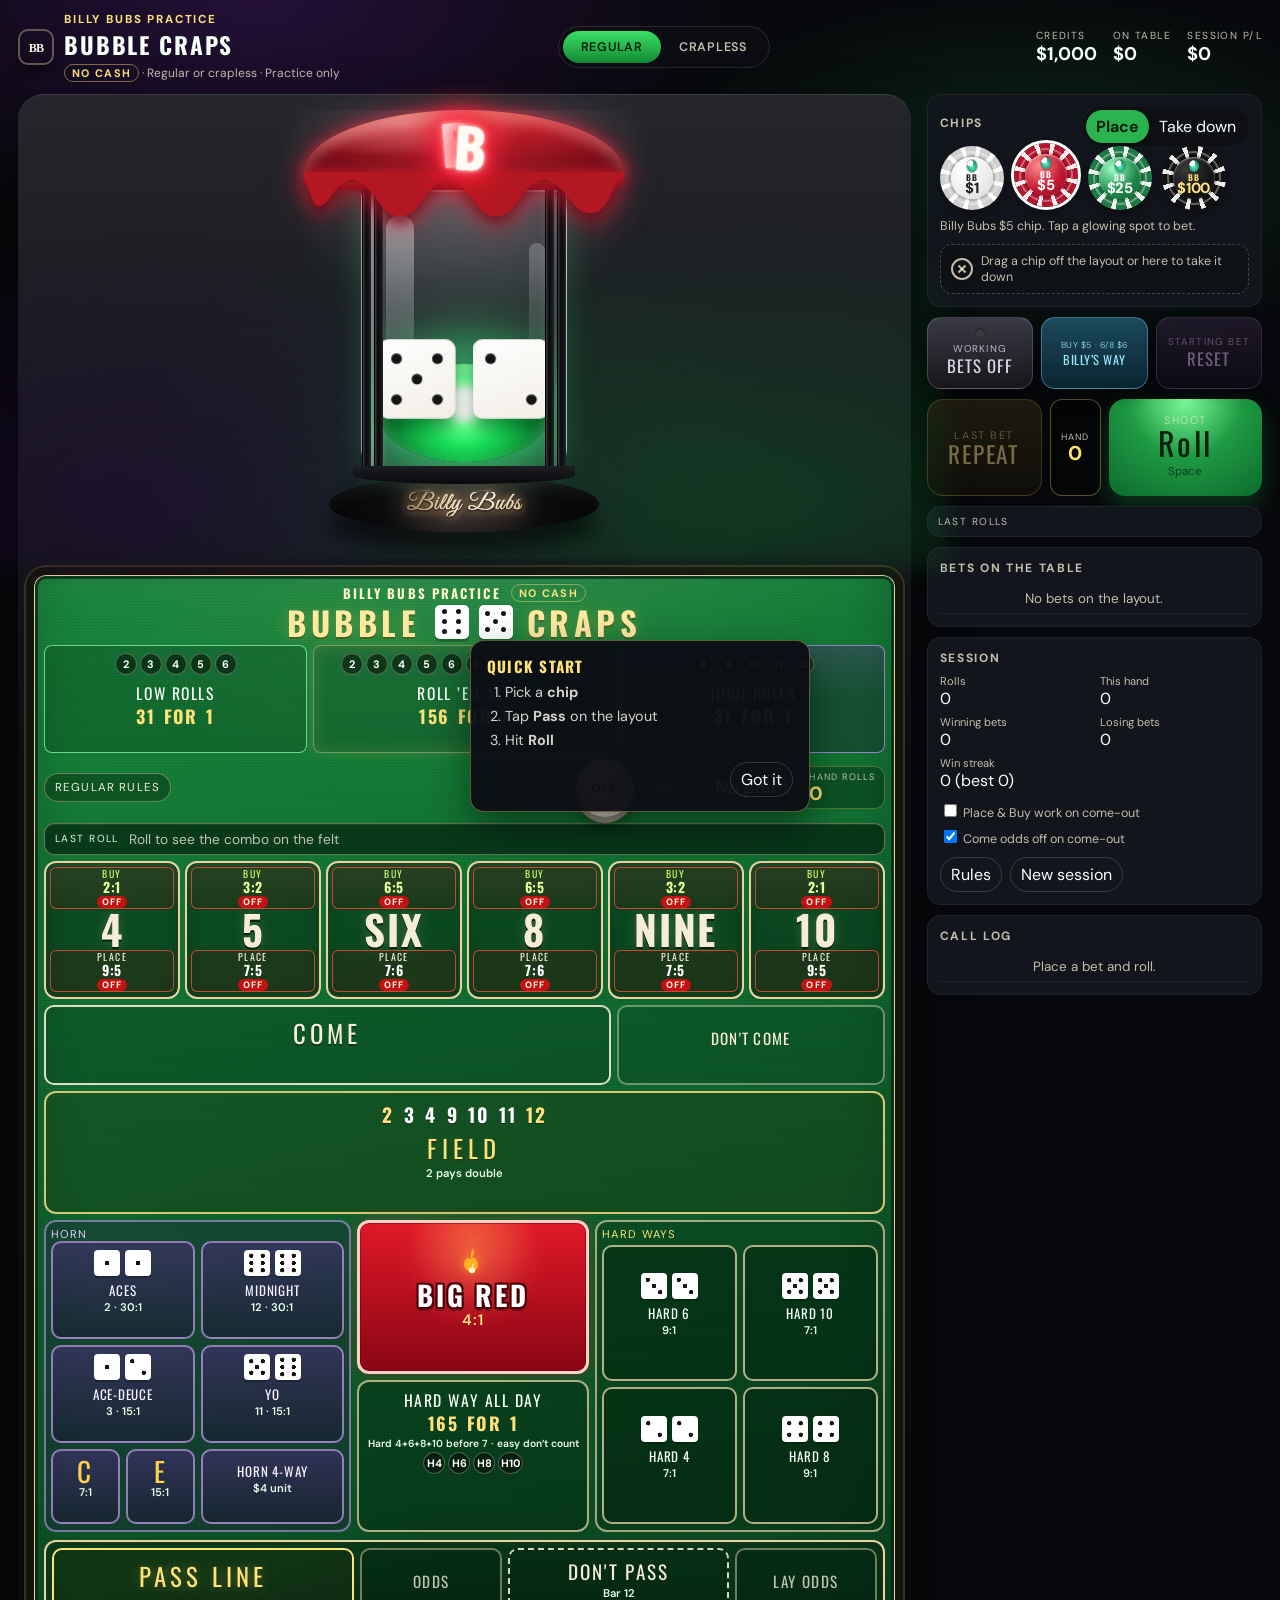
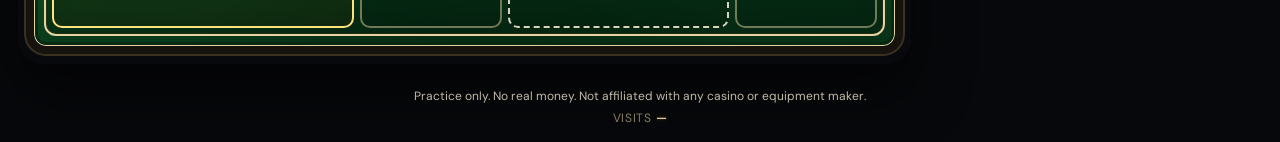
==== commit 3f881e6e: "Restyle the felt and open the phone on the right pane. Deeper green, gold rails, and Buy-above / Pla" ====
--- a/index.html
+++ b/index.html
@@ -197,6 +197,10 @@
                         </div>
                       <div class="prop-middle">
                         <button type="button" class="spot any7-hero" data-kind="any7" aria-label="Big Red, any seven, 4 to 1">
+                            <svg class="any7-flame" viewBox="0 0 24 32" aria-hidden="true">
+                              <path fill="#ffb020" d="M12 1c2.2 5.2 1 7.4-1.1 9.2 3.2.1 6.1 2.8 6.1 7.1a7 7 0 1 1-14 0c0-3.1 1.8-5.2 3.2-7.1 1.8 2.1 3.1 2.2 4.1 1.1C9.2 8.2 10.2 4.6 12 1z"/>
+                              <path fill="#fff4c8" d="M12 15.5c1.3 2.1.6 3.4-.5 4.4 1.5.2 2.8 1.5 2.8 3.2a3.2 3.2 0 1 1-6.4 0c0-1.4.9-2.4 1.5-3.2.9.9 1.3.9 1.7.4-.4-1.5.1-3.4 1.9-4.8z"/>
+                            </svg>
                             <span class="any7-title">Big Red</span>
                             <small>4:1</small>
                             <span class="spot-amt"></span>
@@ -592,9 +596,10 @@
             <h3>Last roll and history</h3>
             <p>
               After each roll the <strong>dice combo</strong> (both faces and the total, e.g. 3–4 = 7) shows
-              on the felt above the numbers — not only in the bubble. On a phone in portrait that bar stays in view
-              while you scroll the bets. Turn sideways and the felt fills its own screen: swipe to the bubble
-              for the dice and the Roll button, then swipe back. Matching dice are marked Hard. The <strong>last-rolls rail</strong>
+              on the felt above the numbers — not only in the bubble. A vertical phone opens on the
+              <strong>bubble hood</strong> (dice and Roll); swipe to the felt, which scrolls. Turn sideways and the
+              <strong>felt</strong> fills the screen; swipe to the bubble for the dice and Roll, then swipe back.
+              Felt and Bubble dots work in either orientation. Matching dice are marked Hard. The <strong>last-rolls rail</strong>
               sits under Repeat / Roll and shows each combo, not just the total. Big Red never shows
               seven-dice art (table etiquette).
             </p>
--- a/css/styles.css
+++ b/css/styles.css
@@ -1,16 +1,19 @@
 @import url("https://fonts.googleapis.com/css2?family=DM+Sans:ital,opsz,wght@0,9..40,400;0,9..40,600;0,9..40,700;1,9..40,500&family=Great+Vibes&family=Oswald:wght@400;500;600;700&display=swap");
 
 :root {
-  --felt: #168a36;
-  --felt-deep: #0d6b26;
-  --felt-hi: #1fad42;
+  --felt: #0f6d30;
+  --felt-deep: #083e1c;
+  --felt-hi: #17883a;
+  --rail: #e6d3a4;
+  --cream: #f6edd6;
+  --buy: #c8ff62;
   --ink: #f7fff8;
-  --muted: rgba(244, 255, 246, 0.74);
-  --pass: #3ef0ff;
-  --come: #ff2d4a;
+  --muted: rgba(246, 237, 214, 0.78);
+  --pass: #ffe27a;
+  --come: #f6edd6;
   --gold: #ffe27a;
   --lamp: #ffd24a;
-  --line: rgba(255, 255, 255, 0.28);
+  --line: rgba(230, 211, 164, 0.45);
   --bg: #07080b;
   --panel: #12151c;
   --win: #7dffb3;
@@ -202,6 +205,7 @@
   display: flex;
   flex-direction: column;
   min-width: 0;
+  overflow-anchor: none;
 }
 .pane-bubble {
   order: 1;
@@ -568,17 +572,21 @@
 
 .screen {
   position: relative;
-  border-radius: 10px;
-  padding: 10px 12px 12px;
+  border-radius: 12px;
+  padding: 8px 10px 10px;
   background:
-    radial-gradient(circle at 50% -8%, rgba(255, 255, 255, 0.16), transparent 38%),
-    repeating-linear-gradient(0deg, rgba(0, 0, 0, 0.028) 0 2px, transparent 2px 4px),
-    linear-gradient(180deg, var(--felt-hi), var(--felt) 38%, var(--felt-deep));
+    radial-gradient(120% 70% at 50% -8%, rgba(255, 244, 210, 0.1), transparent 42%),
+    radial-gradient(80% 60% at 50% 115%, rgba(0, 0, 0, 0.4), transparent 48%),
+    repeating-linear-gradient(90deg, rgba(255, 255, 255, 0.02) 0 1px, transparent 1px 4px),
+    repeating-linear-gradient(0deg, rgba(0, 0, 0, 0.05) 0 1px, transparent 1px 3px),
+    linear-gradient(165deg, var(--felt-hi) 0%, var(--felt) 40%, #0b5526 74%, var(--felt-deep) 100%);
   box-shadow:
-    inset 0 1px 0 rgba(255, 255, 255, 0.16),
-    inset 0 0 0 2px rgba(255, 255, 255, 0.1),
-    0 0 0 10px #101114,
-    0 0 0 12px #2a2d33;
+    inset 0 0 0 1px var(--rail),
+    inset 0 0 0 4px rgba(6, 36, 14, 0.72),
+    inset 0 16px 36px rgba(255, 255, 255, 0.04),
+    inset 0 -28px 48px rgba(0, 0, 0, 0.28),
+    0 0 0 8px #16130e,
+    0 0 0 10px #3a3122;
 }
 
 .screen-brand {
@@ -612,7 +620,9 @@
   letter-spacing: 0.14em;
   text-transform: uppercase;
   color: #ffe9a0;
-  text-shadow: 0 2px 0 rgba(80, 40, 0, 0.28);
+  text-shadow:
+    0 2px 0 rgba(80, 40, 0, 0.35),
+    0 0 16px rgba(255, 210, 80, 0.28);
   line-height: 1;
 }
 .title-dice {
@@ -669,19 +679,31 @@
 .make-em {
   display: grid;
   grid-template-columns: 1fr 1.15fr 1fr;
-  gap: 8px;
-  margin-bottom: 10px;
+  gap: 6px;
+  margin-bottom: 6px;
 }
 .make-spot {
   text-align: center;
-  min-height: 90px;
-  background: rgba(0, 28, 10, 0.22);
-  border: 1px solid rgba(255, 255, 255, 0.2);
+  min-height: 84px;
+  background:
+    linear-gradient(180deg, rgba(255, 255, 255, 0.05), transparent 42%),
+    rgba(0, 22, 8, 0.34);
+  border: 2px solid rgba(230, 211, 164, 0.72);
+  border-radius: 12px;
   display: flex;
   flex-direction: column;
   align-items: center;
   justify-content: flex-start;
   gap: 2px;
+}
+.make-em .make-spot:first-child {
+  border-color: rgba(150, 255, 170, 0.72);
+}
+.make-em .make-spot:last-child {
+  border-color: rgba(198, 150, 255, 0.72);
+  background:
+    linear-gradient(180deg, rgba(180, 110, 255, 0.14), transparent 48%),
+    rgba(28, 8, 48, 0.32);
 }
 .make-title {
   display: block;
@@ -701,7 +723,10 @@
   line-height: 1.1;
 }
 .make-all {
-  box-shadow: inset 0 0 18px rgba(255, 230, 120, 0.12);
+  border-color: #ffe27a;
+  box-shadow:
+    inset 0 0 16px rgba(255, 220, 100, 0.16),
+    0 0 12px rgba(255, 200, 60, 0.14);
 }
 .hard-all-day {
   width: 100%;
@@ -739,7 +764,7 @@
   justify-content: space-between;
   align-items: center;
   flex-direction: row-reverse;
-  margin-bottom: 8px;
+  margin-bottom: 6px;
 }
 .puck-board {
   display: flex;
@@ -834,13 +859,15 @@
   text-transform: uppercase;
   padding: 6px 10px;
   border-radius: 999px;
-  background: rgba(0, 0, 0, 0.22);
+  color: var(--cream);
+  background: rgba(0, 16, 8, 0.35);
+  border: 1px solid rgba(230, 211, 164, 0.4);
 }
 
 .numbers {
   display: grid;
   grid-template-columns: repeat(6, minmax(0, 1fr));
-  gap: 6px;
+  gap: 5px;
   position: relative;
   z-index: 2;
 }
@@ -849,34 +876,38 @@
 }
 .number-cell {
   position: relative;
-  border-radius: 4px;
-  background: rgba(0, 18, 6, 0.28);
-  min-height: 132px;
+  border-radius: 12px;
+  background:
+    linear-gradient(180deg, rgba(255, 255, 255, 0.06), transparent 32%),
+    rgba(3, 28, 12, 0.46);
+  min-height: 118px;
   display: flex;
   flex-direction: column;
-  padding: 3px;
-  gap: 3px;
-  border: 2px solid rgba(255, 255, 255, 0.88);
-  box-shadow: inset 0 0 0 1px rgba(0, 0, 0, 0.25);
+  justify-content: space-between;
+  padding: 3px 3px 4px;
+  gap: 0;
+  border: 2px solid var(--rail);
+  box-shadow:
+    inset 0 0 0 1px rgba(74, 50, 12, 0.5),
+    inset 0 0 14px rgba(0, 0, 0, 0.18);
 }
 .number-cell.is-point {
-  border-color: #fff;
-  box-shadow: inset 0 0 0 2px #111, 0 0 14px rgba(255, 240, 160, 0.45);
+  border-color: #fff4c4;
+  box-shadow:
+    inset 0 0 0 2px #1a1408,
+    0 0 16px rgba(255, 220, 120, 0.6);
 }
 .number-cell .n {
   font-family: var(--display);
   font-weight: 700;
-  font-size: 2.4rem;
+  font-size: 2.55rem;
   text-align: center;
   letter-spacing: 0.04em;
-  line-height: 1.05;
-  color: #ffffff;
+  line-height: 0.95;
+  color: var(--cream);
   text-shadow:
-    -1px -1px 0 #082010,
-    1px -1px 0 #082010,
-    -1px 1px 0 #082010,
-    1px 1px 0 #082010,
-    0 2px 0 #041208;
+    0 2px 0 #062010,
+    0 0 12px rgba(255, 230, 160, 0.2);
   flex-shrink: 0;
   z-index: 1;
 }
@@ -899,12 +930,12 @@
   display: flex;
   align-items: center;
   gap: 10px;
-  margin: 0 0 10px;
-  padding: 8px 10px;
+  margin: 0 0 6px;
+  padding: 6px 10px;
   border-radius: 10px;
-  background: rgba(4, 18, 8, 0.62);
-  border: 1px solid rgba(255, 255, 255, 0.28);
-  box-shadow: inset 0 1px 0 rgba(255, 255, 255, 0.08);
+  background: rgba(3, 22, 10, 0.62);
+  border: 1px solid rgba(230, 211, 164, 0.42);
+  box-shadow: inset 0 1px 0 rgba(255, 244, 210, 0.08);
 }
 .last-roll .k {
   flex-shrink: 0;
@@ -1076,32 +1107,70 @@
 .spot.place,
 .spot.buy,
 .spot.odds-mini {
-  padding: 4px 3px 3px;
+  padding: 2px 3px 1px;
   font-size: 0.62rem;
   text-align: center;
+  border-radius: 7px;
 }
 .place-k {
   display: block;
   font-family: var(--display);
-  letter-spacing: 0.08em;
+  letter-spacing: 0.14em;
   text-transform: uppercase;
-  font-size: 0.7rem;
+  font-size: 0.62rem;
+  line-height: 1.1;
+}
+.number-cell .spot.buy,
+.number-cell .spot.place {
+  background: transparent;
+  border-color: transparent;
 }
 .spot.buy {
-  background: rgba(90, 50, 0, 0.35);
-  border-color: rgba(255, 214, 90, 0.55);
-  color: #ffe27a;
+  background: rgba(90, 50, 0, 0.2);
+  border-color: rgba(255, 214, 90, 0.35);
+  color: var(--buy);
 }
 .spot.place {
-  background: rgba(0, 20, 8, 0.35);
-  border-color: rgba(255, 255, 255, 0.35);
+  background: rgba(0, 20, 8, 0.2);
+  border-color: rgba(246, 237, 214, 0.28);
+  color: var(--cream);
 }
 .spot.place small,
 .spot.buy small {
+  display: block;
+  letter-spacing: 0.04em;
+  font-family: var(--display);
+  font-size: 0.86rem;
+  font-weight: 700;
+  line-height: 1.05;
+}
+.spot.place small {
   color: #fff;
-  letter-spacing: 0.04em;
-  font-size: 0.68rem;
-  font-weight: 700;
+}
+.spot.buy small {
+  color: #e7ff9a;
+}
+.number-cell .spot.buy:hover:not(:disabled),
+.number-cell .spot.place:hover:not(:disabled) {
+  background: rgba(255, 244, 210, 0.08);
+}
+.number-cell .spot.buy.has-bet,
+.number-cell .spot.place.has-bet {
+  background: rgba(255, 226, 120, 0.14);
+  box-shadow: inset 0 0 0 1px rgba(255, 226, 120, 0.8);
+}
+.number-cell .spot.buy:disabled,
+.number-cell .spot.place:disabled,
+.number-cell .spot.odds-mini:disabled {
+  opacity: 1;
+}
+.number-cell .spot .spot-amt {
+  min-height: 0;
+}
+.spot.odds-mini {
+  border: 1px solid rgba(230, 211, 164, 0.55);
+  background: rgba(0, 0, 0, 0.28);
+  color: var(--gold);
 }
 .off-tag {
   display: none;
@@ -1119,7 +1188,8 @@
 }
 .spot.place.is-working-off,
 .spot.buy.is-working-off {
-  box-shadow: inset 0 0 0 1px rgba(255, 180, 80, 0.45);
+  background: rgba(90, 8, 8, 0.22);
+  box-shadow: inset 0 0 0 1px rgba(255, 90, 70, 0.7);
 }
 .spot.odds-mini:disabled {
   display: none;
@@ -1128,8 +1198,11 @@
   display: flex;
   flex-wrap: wrap;
   gap: 3px;
-  min-height: 1em;
+  min-height: 0;
   font-size: 0.64rem;
+}
+.come-tags:empty {
+  display: none;
 }
 .come-tags span {
   background: rgba(0, 0, 0, 0.25);
@@ -1143,7 +1216,7 @@
 .hardway-spots {
   display: grid;
   gap: 6px;
-  margin-top: 8px;
+  margin-top: 6px;
 }
 .lines {
   grid-template-columns: minmax(0, 1.65fr) minmax(140px, 0.78fr);
@@ -1174,9 +1247,9 @@
 .prop-cluster {
   display: grid;
   grid-template-columns: minmax(0, 1.22fr) minmax(148px, 0.92fr) minmax(0, 1.15fr);
-  gap: 8px;
+  gap: 6px;
   align-items: stretch;
-  margin-top: 10px;
+  margin-top: 6px;
 }
 .prop-middle {
   display: flex;
@@ -1196,6 +1269,9 @@
   min-height: 86px;
   padding: 6px 8px;
   text-align: center;
+  border: 2px solid rgba(230, 211, 164, 0.75);
+  border-radius: 12px;
+  background: rgba(0, 22, 8, 0.34);
 }
 .prop-middle .hard-all-day small {
   margin-top: 2px;
@@ -1207,6 +1283,22 @@
   display: flex;
   flex-direction: column;
   min-width: 0;
+  padding: 5px 5px 6px;
+  border-radius: 12px;
+}
+.hardway-rail {
+  border: 2px solid rgba(230, 211, 164, 0.7);
+  background: rgba(0, 20, 8, 0.22);
+}
+.horn-block {
+  border: 2px solid rgba(206, 164, 255, 0.55);
+  background: rgba(36, 8, 64, 0.28);
+}
+.hardway-rail .rail-label {
+  color: var(--gold);
+}
+.horn-block .rail-label {
+  color: #e7c8ff;
 }
 .hardway-rail .hardway-spots {
   flex: 1;
@@ -1235,16 +1327,24 @@
   justify-content: center;
   align-items: center;
   text-align: center;
-  min-height: 168px;
-  padding: 10px 8px;
+  min-height: 148px;
+  padding: 8px 8px;
   background:
-    radial-gradient(circle at 50% 18%, rgba(255, 90, 90, 0.45), transparent 46%),
-    linear-gradient(180deg, #c41022 0%, #7a0612 100%);
+    radial-gradient(circle at 50% 12%, rgba(255, 170, 60, 0.35), transparent 36%),
+    radial-gradient(circle at 50% 22%, rgba(255, 90, 90, 0.45), transparent 46%),
+    linear-gradient(180deg, #e01828 0%, #8a0614 100%);
   color: #fff7f7;
-  border: 3px solid rgba(255, 210, 210, 0.95);
+  border: 3px solid #ffd0c8;
+  border-radius: 12px;
   box-shadow:
     inset 0 0 0 1px rgba(90, 0, 10, 0.45),
-    0 6px 0 rgba(60, 0, 8, 0.35);
+    0 0 16px rgba(255, 40, 40, 0.28);
+}
+.any7-flame {
+  width: 26px;
+  height: 32px;
+  margin-bottom: 2px;
+  filter: drop-shadow(0 0 6px rgba(255, 150, 40, 0.9));
 }
 .spot.any7-hero:disabled {
   opacity: 1;
@@ -1285,11 +1385,12 @@
   text-transform: uppercase;
 }
 .pass-row.pass-bottom {
-  margin-top: 12px;
-  padding: 8px 6px 6px;
-  border-radius: 10px;
-  border: 2px solid rgba(220, 255, 255, 0.55);
-  background: rgba(0, 18, 28, 0.22);
+  margin-top: 8px;
+  padding: 6px;
+  border-radius: 12px;
+  border: 2px solid var(--rail);
+  background: rgba(0, 18, 8, 0.32);
+  box-shadow: inset 0 0 0 1px rgba(74, 50, 12, 0.4);
 }
 .spot.dont-pass {
   min-height: 58px;
@@ -1298,8 +1399,10 @@
   text-transform: uppercase;
   font-size: 1.2rem;
   text-align: center;
-  color: #d8fff4;
-  border: 3px solid rgba(220, 255, 240, 0.7);
+  color: var(--cream);
+  background: rgba(0, 16, 8, 0.2);
+  border: 2px dashed rgba(246, 237, 214, 0.88);
+  border-radius: 10px;
 }
 .spot.pass,
 .spot.come,
@@ -1312,29 +1415,44 @@
   text-align: center;
 }
 .spot.come {
-  background:
-    linear-gradient(180deg, rgba(190, 0, 28, 0.28), rgba(110, 0, 16, 0.22));
-  color: #ff243f;
-  border: 3px solid rgba(255, 230, 230, 0.92);
-  text-shadow:
-    -2px -2px 0 #4a0008,
-    2px -2px 0 #4a0008,
-    -2px 2px 0 #4a0008,
-    2px 2px 0 #4a0008,
-    0 3px 0 rgba(0, 0, 0, 0.35);
+  background: rgba(0, 18, 8, 0.22);
+  color: var(--cream);
+  border: 2px solid rgba(246, 237, 214, 0.9);
+  border-radius: 10px;
+  text-shadow: 0 2px 0 rgba(0, 0, 0, 0.35);
+}
+.come-band .dont-come {
+  background: rgba(0, 18, 8, 0.18);
+  color: var(--cream);
+  border: 2px solid rgba(246, 237, 214, 0.42);
+  border-radius: 10px;
 }
 .spot.pass {
-  background: rgba(0, 40, 50, 0.18);
-  color: var(--pass);
-  border: 3px solid rgba(220, 255, 255, 0.88);
+  background: rgba(48, 34, 0, 0.22);
+  color: var(--gold);
+  border: 2px solid var(--gold);
+  border-radius: 10px;
+  text-shadow: 0 0 12px rgba(255, 210, 80, 0.35);
+}
+.pass-row .spot.odds {
+  text-align: center;
+  font-family: var(--display);
+  letter-spacing: 0.1em;
+  text-transform: uppercase;
+  font-size: 0.95rem;
+  color: var(--cream);
+  background: rgba(0, 16, 8, 0.28);
+  border: 2px solid rgba(230, 211, 164, 0.62);
+  border-radius: 10px;
 }
 .spot.field {
   width: 100%;
-  margin-top: 8px;
-  background: rgba(40, 28, 0, 0.22);
+  margin-top: 6px;
+  background: rgba(36, 24, 0, 0.24);
   letter-spacing: 0.2em;
   color: #ffe27a;
-  border: 3px solid rgba(255, 236, 170, 0.75);
+  border: 2px solid rgba(255, 226, 140, 0.82);
+  border-radius: 12px;
 }
 .field-title {
   display: block;
@@ -1389,7 +1507,20 @@
 .hop-spot {
   position: relative;
   text-align: center;
-  min-height: 86px;
+  min-height: 78px;
+  border-radius: 10px;
+}
+.hard-spot {
+  background: rgba(0, 22, 8, 0.38);
+  border: 2px solid rgba(230, 211, 164, 0.78);
+}
+.hop-spot,
+.horn-block .ce-spot,
+.horn-block .horn-spot {
+  background: linear-gradient(180deg, rgba(96, 32, 150, 0.4), rgba(28, 8, 52, 0.42));
+  border: 2px solid rgba(214, 176, 255, 0.62);
+  border-radius: 10px;
+  color: #f7f0ff;
 }
 .hw-pair {
   display: flex;
@@ -2567,7 +2698,9 @@
   .screen {
     padding: 4px 6px 6px;
     border-radius: 12px;
-    box-shadow: inset 0 0 0 2px rgba(255, 255, 255, 0.12);
+    box-shadow:
+      inset 0 0 0 1px var(--rail),
+      inset 0 0 0 3px rgba(6, 36, 14, 0.72);
   }
   .make-em {
     grid-template-columns: 1fr 1.15fr 1fr;
@@ -2653,7 +2786,7 @@
     gap: 2px;
   }
   .number-cell .n {
-    font-size: 1.05rem;
+    font-size: 1.28rem;
   }
   .spot.place,
   .spot.buy,
@@ -2822,19 +2955,22 @@
     height: 26px;
     margin-top: -6px;
   }
+  .pane-bubble .bubble-stage {
+    overflow: hidden;
+  }
   .pane-bubble .glass-body {
-    height: min(148px, 34dvh);
+    height: min(118px, 28dvh);
   }
   .pane-bubble .bubble-floor {
-    height: 48px;
-    bottom: 6px;
+    height: 40px;
+    bottom: 4px;
   }
   .pane-bubble .bubble-collar {
-    height: 10px;
-    margin-top: -6px;
+    height: 8px;
+    margin-top: -4px;
   }
   .pane-bubble .bubble-base {
-    height: 34px;
+    height: 28px;
   }
   .pane-bubble .base-mark {
     font-size: 1.05rem;
@@ -2858,25 +2994,29 @@
     margin-top: 0;
   }
   .bubble-roll-dock {
-    display: flex;
-    flex-direction: row;
+    display: grid;
+    grid-template-columns: minmax(0, 1fr) auto minmax(0, 1fr);
     align-items: center;
-    justify-content: center;
-    gap: 14px;
-    width: min(640px, 100%);
-    padding: 0 8px 2px;
+    gap: 8px;
+    width: 100%;
+    padding: 0 10px 4px;
     flex: 0 0 auto;
   }
   .bubble-back-hint {
-    margin: 0;
-    max-width: 9rem;
-    font-size: 0.62rem;
+    align-self: end;
+    margin: 0 0 10px;
+    max-width: 8.5rem;
+    font-size: 0.58rem;
     letter-spacing: 0.12em;
     text-transform: uppercase;
     color: rgba(255, 255, 255, 0.62);
-    line-height: 1.3;
+    line-height: 1.25;
   }
   .bubble-hand {
+    grid-column: 3;
+    justify-self: end;
+    align-self: end;
+    margin-bottom: 8px;
     display: flex;
     flex-direction: column;
     align-items: center;
@@ -2896,6 +3036,7 @@
     color: #ffe566;
   }
   .roll-btn-pane {
+    grid-column: 2;
     width: min(280px, 46vw);
     min-height: 58px;
     border-radius: 999px;
@@ -3034,4 +3175,534 @@
     top: 8px;
     bottom: auto;
   }
-}
+
+  /* Pack the felt into one short landscape screen without dropping bets. */
+  .screen {
+    padding: 3px 4px 4px;
+  }
+  .spot .spot-amt {
+    min-height: 0;
+  }
+  .screen .felt-chip {
+    width: 26px;
+    height: 26px;
+  }
+  .screen .felt-chip .chip-inset {
+    inset: 4px;
+  }
+  .screen .felt-chip .chip-bb,
+  .screen .felt-chip .chip-mascot {
+    display: none;
+  }
+  .screen .felt-chip .chip-core {
+    font-size: 0.48rem;
+  }
+  .make-em {
+    margin-bottom: 3px;
+  }
+  .make-em .make-spot {
+    padding: 2px 5px;
+  }
+  .number-cell {
+    gap: 1px;
+    padding: 1px 2px;
+  }
+  .number-cell .n {
+    font-size: 1.2rem;
+    line-height: 0.95;
+    color: var(--cream);
+  }
+  .any7-flame {
+    width: 14px;
+    height: 18px;
+    margin: 0;
+  }
+  .horn-block,
+  .hardway-rail {
+    padding: 2px;
+  }
+  .number-cell .spot.buy,
+  .number-cell .spot.place {
+    display: flex;
+    flex-flow: row wrap;
+    align-items: center;
+    justify-content: center;
+    gap: 0 3px;
+    padding: 1px 2px;
+    line-height: 1.05;
+  }
+  .number-cell .place-k,
+  .number-cell .spot.buy small,
+  .number-cell .spot.place small,
+  .number-cell .off-tag {
+    display: inline;
+    margin: 0;
+    font-size: 0.52rem;
+    line-height: 1.05;
+    letter-spacing: 0.02em;
+  }
+  .come-tags {
+    min-height: 0;
+  }
+  .come-band .spot,
+  .pass-row .spot,
+  .spot.field {
+    display: flex;
+    flex-flow: row wrap;
+    align-items: center;
+    justify-content: center;
+    gap: 1px 6px;
+    min-height: 0;
+    padding: 3px 4px;
+    line-height: 1.05;
+  }
+  .field-title,
+  .field-nums,
+  .field-pays,
+  .dont-pass-note {
+    display: inline;
+  }
+  .field-nums {
+    font-size: 0.78rem;
+    gap: 4px;
+  }
+  .spot.field {
+    margin-top: 3px;
+  }
+  .hard-spot,
+  .hop-spot {
+    display: flex;
+    flex-flow: row wrap;
+    align-items: center;
+    justify-content: center;
+    gap: 0 4px;
+    padding: 2px 3px;
+    text-align: center;
+  }
+  .hw-pair {
+    margin: 0;
+  }
+  .hw-die {
+    width: 14px;
+    height: 14px;
+  }
+  .hw-name,
+  .hard-spot small,
+  .hop-spot small {
+    display: inline;
+    font-size: 0.58rem;
+  }
+  .ce-spot,
+  .horn-spot {
+    display: flex;
+    flex-flow: row wrap;
+    align-items: center;
+    justify-content: center;
+    gap: 0 4px;
+    padding: 2px 3px;
+  }
+  .ce-letter {
+    display: inline;
+    font-size: 0.95rem;
+  }
+  .ce-spot small,
+  .horn-spot small {
+    display: inline;
+    font-size: 0.55rem;
+  }
+  .any7-title {
+    font-size: 0.95rem;
+  }
+  .prop-middle .hard-all-day .make-title,
+  .prop-middle .hard-all-day .for-pay {
+    font-size: 0.62rem;
+  }
+}
+
+/*
+ * Phone portrait: same Felt | Bubble swipe as landscape.
+ * Opens on the bubble hood. The felt pane scrolls vertically.
+ */
+@media (orientation: portrait) and (max-width: 700px) {
+  html,
+  body {
+    height: 100%;
+    overflow: hidden;
+  }
+  body {
+    min-height: 0;
+    height: 100dvh;
+    display: grid;
+    grid-template-rows: auto minmax(0, 1fr) auto;
+    grid-template-columns: minmax(0, 1fr);
+  }
+  .topbar {
+    grid-template-columns: minmax(0, 1fr) auto;
+    gap: 4px 8px;
+    padding: 6px 8px 4px;
+  }
+  .brand-mark {
+    width: 28px;
+    height: 28px;
+  }
+  .brand-kicker {
+    font-size: 0.58rem;
+  }
+  .brand h1 {
+    font-size: 1.05rem;
+  }
+  .tagline {
+    display: none;
+  }
+  .mode-btn {
+    padding: 6px 10px;
+    font-size: 0.68rem;
+  }
+  .rack {
+    grid-column: 1 / -1;
+    justify-content: space-between;
+    gap: 8px;
+  }
+  .layout {
+    min-height: 0;
+    height: 100%;
+    overflow: hidden;
+    display: grid;
+    grid-template-columns: minmax(0, 1fr);
+    grid-template-rows: minmax(0, 1fr) auto;
+    gap: 4px;
+    padding: 0 8px;
+  }
+  .stage,
+  .cabinet,
+  .board-pager {
+    min-height: 0;
+    height: 100%;
+  }
+  .cabinet {
+    display: flex;
+    flex-direction: column;
+    padding: 0;
+    border-radius: 0;
+    background: transparent;
+    box-shadow: none;
+  }
+  .board-pager {
+    display: flex;
+    flex-direction: row;
+    flex: 1 1 auto;
+    overflow-x: auto;
+    overflow-y: hidden;
+    scroll-snap-type: x mandatory;
+    scroll-behavior: smooth;
+    scrollbar-width: none;
+    overscroll-behavior-x: contain;
+    -webkit-overflow-scrolling: touch;
+    touch-action: pan-x pan-y;
+    border-radius: 12px;
+  }
+  .board-pager::-webkit-scrollbar {
+    display: none;
+  }
+  .board-pane {
+    flex: 0 0 100%;
+    width: 100%;
+    max-width: 100%;
+    height: 100%;
+    min-width: 0;
+    min-height: 0;
+    scroll-snap-align: start;
+    scroll-snap-stop: always;
+    overflow: hidden;
+  }
+  .pane-felt {
+    order: 0;
+  }
+  .pane-bubble {
+    order: 1;
+  }
+  .felt-fit {
+    height: 100%;
+    overflow-x: hidden;
+    overflow-y: auto;
+    -webkit-overflow-scrolling: touch;
+    touch-action: pan-y;
+    background: var(--felt-deep);
+    border-radius: 12px;
+  }
+  .footer {
+    display: none;
+  }
+  .pane-switch {
+    display: grid;
+    grid-template-columns: 1fr auto 1fr;
+    align-items: center;
+    gap: 8px;
+    padding: 2px 10px calc(6px + env(safe-area-inset-bottom, 0px));
+    background: #07080b;
+  }
+  .pane-switch-dots {
+    grid-column: 2;
+    display: flex;
+    justify-content: center;
+    gap: 16px;
+  }
+  .pane-dot {
+    display: inline-flex;
+    align-items: center;
+    gap: 6px;
+    border: 0;
+    background: transparent;
+    color: rgba(255, 255, 255, 0.55);
+    font-size: 0.75rem;
+    padding: 4px 6px;
+    cursor: pointer;
+  }
+  .pane-dot.is-active {
+    color: #fff;
+  }
+  .pane-pip {
+    width: 10px;
+    height: 10px;
+    border-radius: 50%;
+    box-sizing: border-box;
+    border: 2px solid rgba(255, 255, 255, 0.72);
+    background: transparent;
+  }
+  .pane-dot.is-active .pane-pip {
+    background: #3adf66;
+    border-color: #3adf66;
+    box-shadow: 0 0 8px rgba(58, 223, 102, 0.8);
+  }
+  .pane-dot[data-pane="bubble"].is-active .pane-pip {
+    background: #ff2d4a;
+    border-color: #ff2d4a;
+    box-shadow: 0 0 8px rgba(255, 45, 74, 0.85);
+  }
+  .pane-swipe-hint {
+    grid-column: 3;
+    justify-self: end;
+    font-size: 0.68rem;
+    letter-spacing: 0.14em;
+    text-transform: uppercase;
+    color: rgba(255, 255, 255, 0.45);
+  }
+  .pane-swipe-hint::after {
+    content: " ›";
+  }
+  .pane-switch.is-bubble .pane-swipe-hint {
+    visibility: hidden;
+  }
+  .screen {
+    box-shadow:
+      inset 0 0 0 1px var(--rail),
+      inset 0 0 0 4px rgba(6, 36, 14, 0.72);
+  }
+  .pane-bubble {
+    display: flex;
+    flex-direction: column;
+    align-items: center;
+    justify-content: center;
+    gap: 8px;
+    padding: 8px 12px 10px;
+    background:
+      radial-gradient(ellipse at 50% 8%, rgba(255, 40, 70, 0.28), transparent 42%),
+      radial-gradient(ellipse at 50% 70%, rgba(30, 160, 70, 0.18), transparent 46%),
+      #07080b;
+  }
+  .pane-bubble .bubble-stage {
+    flex: 1 1 auto;
+    min-height: 0;
+    width: 100%;
+    height: auto;
+    margin: 0;
+  }
+  .pane-bubble .bubble-column {
+    width: min(260px, 72vw);
+  }
+  .pane-bubble .hood-dome {
+    height: 64px;
+  }
+  .pane-bubble .glass-body {
+    height: min(280px, 38dvh);
+  }
+  .pane-bubble .die-scene {
+    width: 64px;
+    height: 64px;
+  }
+  .pane-bubble .face-1 { transform: rotateY(0deg) translateZ(32px); }
+  .pane-bubble .face-2 { transform: rotateY(90deg) translateZ(32px); }
+  .pane-bubble .face-3 { transform: rotateX(90deg) translateZ(32px); }
+  .pane-bubble .face-4 { transform: rotateX(-90deg) translateZ(32px); }
+  .pane-bubble .face-5 { transform: rotateY(-90deg) translateZ(32px); }
+  .pane-bubble .face-6 { transform: rotateY(180deg) translateZ(32px); }
+  .bubble-roll-dock {
+    display: grid;
+    grid-template-columns: minmax(0, 1fr) auto minmax(0, 1fr);
+    align-items: end;
+    gap: 8px;
+    width: 100%;
+    padding: 0 4px 2px;
+    flex: 0 0 auto;
+  }
+  .bubble-back-hint {
+    margin: 0 0 8px;
+    max-width: 8.5rem;
+    font-size: 0.72rem;
+    line-height: 1.25;
+    color: rgba(255, 255, 255, 0.62);
+  }
+  .bubble-hand {
+    grid-column: 3;
+    justify-self: end;
+    display: flex;
+    flex-direction: column;
+    align-items: center;
+    margin-bottom: 6px;
+  }
+  .bubble-hand .k {
+    font-size: 0.58rem;
+    letter-spacing: 0.12em;
+    text-transform: uppercase;
+    color: rgba(255, 255, 255, 0.55);
+  }
+  .bubble-hand strong {
+    font-family: var(--display);
+    font-variant-numeric: tabular-nums;
+    font-size: 1.35rem;
+    line-height: 1;
+    color: #ffe566;
+  }
+  .roll-btn-pane {
+    grid-column: 2;
+    width: min(240px, 58vw);
+    min-height: 64px;
+    border-radius: 999px;
+    padding: 8px 18px 10px;
+    background: radial-gradient(circle at 50% 0%, #ff7078, #e1061a 48%, #860610);
+    color: #fff;
+    box-shadow:
+      0 0 0 2px rgba(255, 190, 190, 0.35),
+      0 0 18px rgba(255, 30, 50, 0.85),
+      inset 0 2px 0 rgba(255, 255, 255, 0.38);
+  }
+  .roll-btn-pane .roll-kicker {
+    color: rgba(255, 255, 255, 0.78);
+    font-size: 0.62rem;
+  }
+  .roll-btn-pane .roll-label {
+    color: #fff;
+    font-size: 1.8rem;
+    letter-spacing: 0.14em;
+    text-transform: uppercase;
+  }
+  .console {
+    flex-direction: row;
+    align-items: center;
+    gap: 6px;
+    min-height: 0;
+    overflow-x: auto;
+    overflow-y: hidden;
+    scrollbar-width: none;
+  }
+  .console::-webkit-scrollbar {
+    display: none;
+  }
+  .console > .panel:not(.chips-panel),
+  .console > .history-strip {
+    display: none;
+  }
+  .chips-panel {
+    flex: 1 1 auto;
+    display: flex;
+    flex-direction: row;
+    align-items: center;
+    gap: 6px;
+    min-width: 0;
+    margin: 0;
+    padding: 2px 4px;
+    background: transparent;
+    border: 0;
+  }
+  .chips-panel h2,
+  .chips-panel .hint,
+  .chips-panel .drop-off {
+    display: none;
+  }
+  .chips-panel .panel-h {
+    margin: 0;
+    flex: 0 0 auto;
+  }
+  .chips {
+    flex-wrap: nowrap;
+    gap: 6px;
+  }
+  .console .chip {
+    width: 44px;
+    height: 44px;
+    flex: 0 0 auto;
+  }
+  .console .chip-inset {
+    inset: 8px;
+  }
+  .console .chip-mascot {
+    display: none;
+  }
+  .action-toggle button {
+    padding: 4px 8px;
+    font-size: 0.68rem;
+  }
+  .machine-keys,
+  .shoot-row {
+    position: static;
+    bottom: auto;
+    background: none;
+    z-index: auto;
+  }
+  .machine-keys {
+    flex: 0 0 auto;
+    gap: 4px;
+  }
+  .machine-key {
+    padding: 4px 6px 5px;
+    border-radius: 10px;
+  }
+  .machine-key .key-kicker {
+    display: none;
+  }
+  .machine-key .key-label {
+    font-size: 0.66rem;
+    margin-top: 0;
+    white-space: nowrap;
+  }
+  .bets-off-btn .key-lamp {
+    width: 8px;
+    height: 8px;
+    margin: 0 auto 2px;
+  }
+  .shoot-row {
+    display: flex;
+    flex: 0 0 auto;
+    gap: 4px;
+    padding: 0;
+  }
+  .shoot-row .roll-btn,
+  .hand-rolls-shoot {
+    display: none;
+  }
+  .repeat-btn {
+    padding: 6px 10px;
+    border-radius: 12px;
+  }
+  .repeat-kicker {
+    display: none;
+  }
+  .coach-card {
+    top: 8px;
+    bottom: auto;
+  }
+  .last-roll {
+    position: sticky;
+    top: 0;
+  }
+}
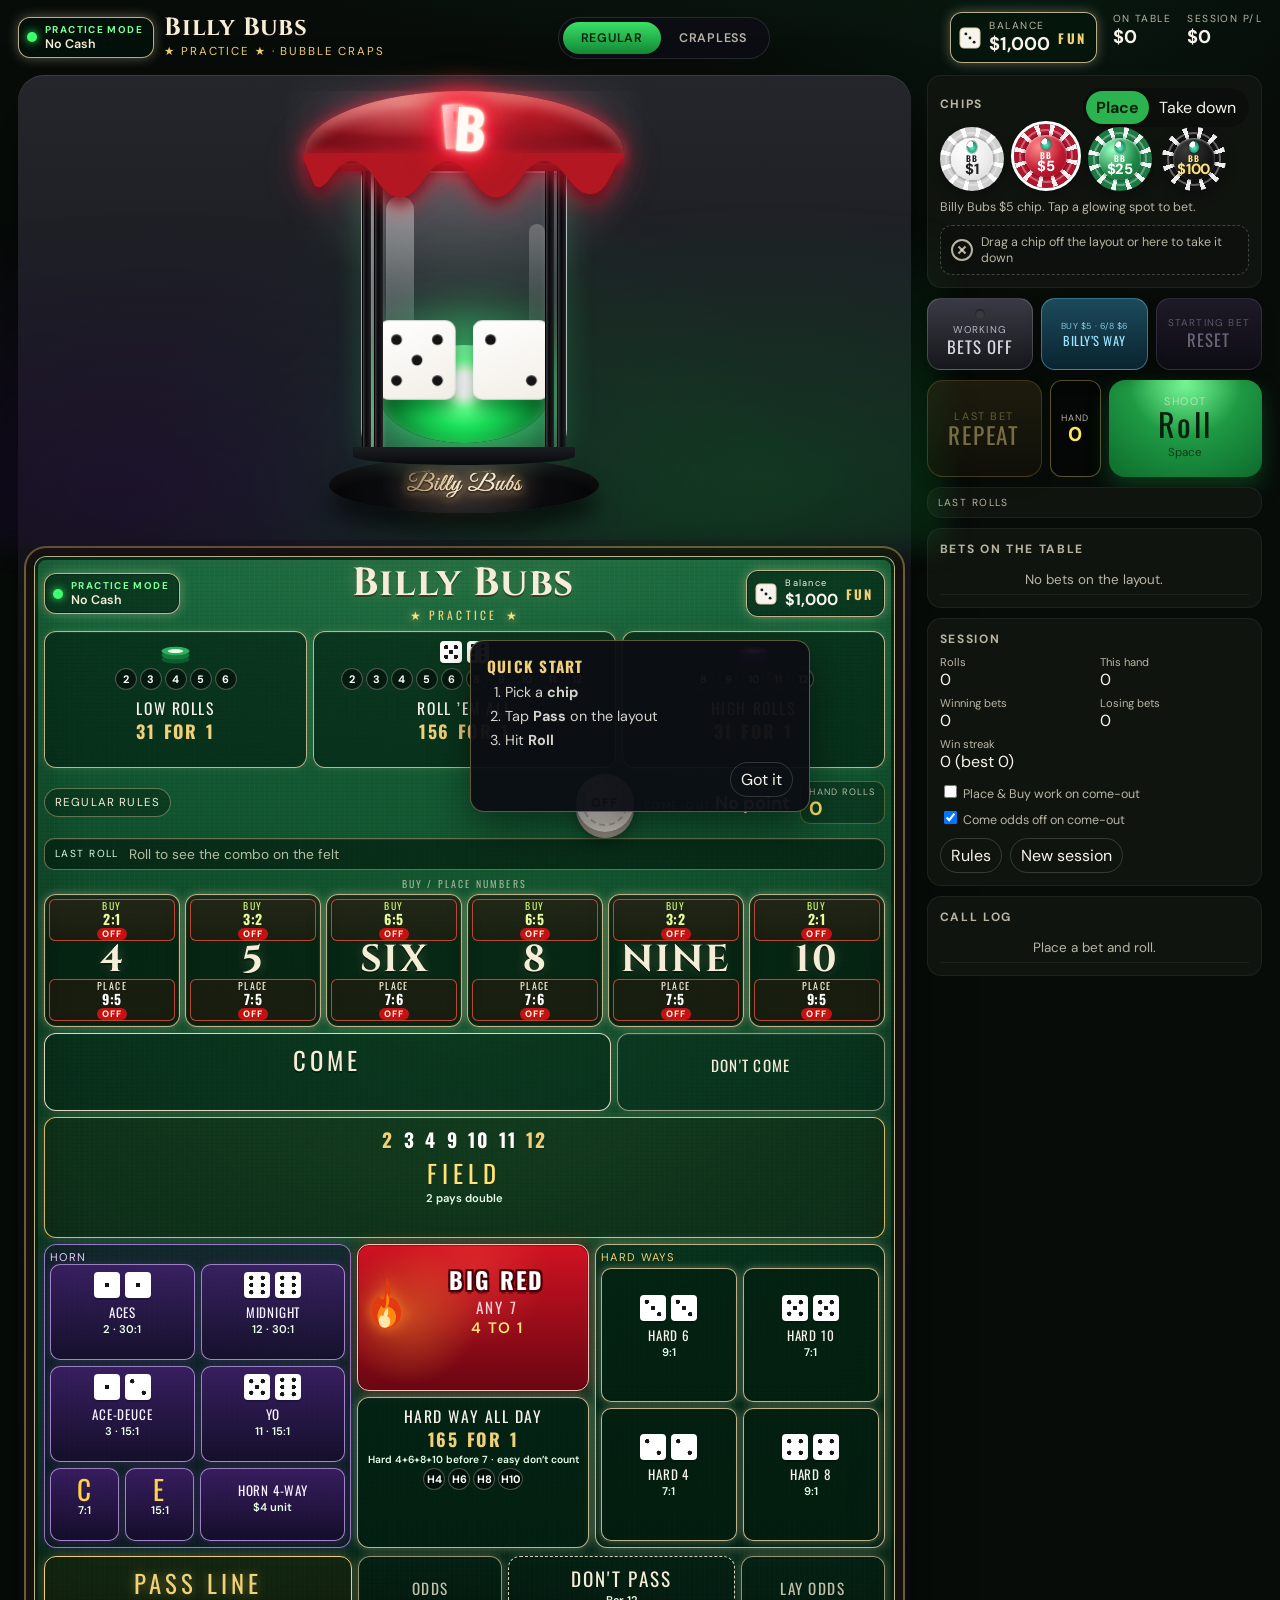
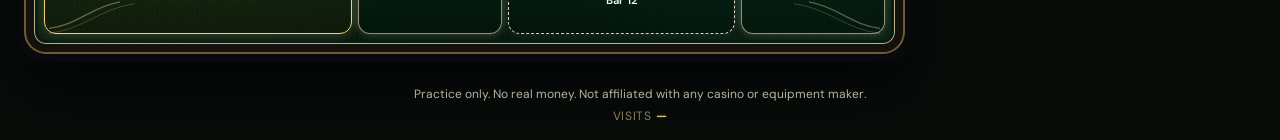
==== commit dce1d52b: "Restyle the felt to the deep-green gold-rail table look. Keep the locked bet order and add the mocku" ====
--- a/index.html
+++ b/index.html
@@ -13,11 +13,16 @@
 
     <header class="topbar">
       <div class="brand">
-        <span class="brand-mark" aria-hidden="true"><svg viewBox="0 0 32 32" width="26" height="26" xmlns="http://www.w3.org/2000/svg"><text x="16" y="22" text-anchor="middle" font-family="Georgia, serif" font-weight="700" font-size="15" fill="#f4efe2" letter-spacing="-1">BB</text></svg></span>
-        <div>
-          <p class="brand-kicker">Billy Bubs Practice</p>
-          <h1>Bubble Craps</h1>
-          <p class="tagline"><span class="no-cash">No Cash</span> · Regular or crapless · Practice only</p>
+        <div class="practice-badge">
+          <span class="practice-dot" aria-hidden="true"></span>
+          <div class="practice-copy">
+            <p class="practice-kicker">Practice Mode</p>
+            <p class="practice-cash">No Cash</p>
+          </div>
+        </div>
+        <div class="brand-lockup">
+          <h1>Billy Bubs</h1>
+          <p class="tagline"><span aria-hidden="true">★</span> Practice <span aria-hidden="true">★</span> · Bubble Craps</p>
         </div>
       </div>
 
@@ -31,9 +36,18 @@
       </div>
 
       <div class="rack">
-        <div class="rack-stat">
-          <span class="k">Credits</span>
-          <strong id="bankroll">$1,000</strong>
+        <div class="rack-stat rack-fun">
+          <svg class="fun-die" viewBox="0 0 32 32" width="22" height="22" aria-hidden="true">
+            <rect x="1.5" y="1.5" width="29" height="29" rx="6" fill="#f7f4ee" stroke="#e4d7b4" stroke-width="1.5"/>
+            <circle cx="10" cy="10" r="2.1" fill="#1a1a1a"/>
+            <circle cx="16" cy="16" r="2.1" fill="#1a1a1a"/>
+            <circle cx="22" cy="22" r="2.1" fill="#1a1a1a"/>
+          </svg>
+          <div class="rack-fun-copy">
+            <span class="k">Balance</span>
+            <strong id="bankroll">$1,000</strong>
+          </div>
+          <span class="fun-tag">FUN</span>
         </div>
         <div class="rack-stat">
           <span class="k">On table</span>
@@ -53,35 +67,76 @@
             <div class="board-pane pane-felt" id="pane-felt" data-pane="felt" role="tabpanel" aria-labelledby="pane-tab-felt">
               <div class="felt-fit" id="felt-fit">
                 <div class="screen" id="table">
-                    <div class="screen-brand">
-                      <div class="billy-row">
-                        <strong>Billy Bubs Practice</strong>
-                        <span class="no-cash">No Cash</span>
+                    <svg class="felt-swoosh felt-swoosh-l" viewBox="0 0 160 46" aria-hidden="true">
+                      <path d="M6 38c34-4 52-26 86-32" fill="none" stroke="#e6d3a8" stroke-width="1.6" opacity="0.55"/>
+                      <path d="M6 44c40-4 62-30 104-36" fill="none" stroke="#e6d3a8" stroke-width="1.2" opacity="0.32"/>
+                    </svg>
+                    <svg class="felt-swoosh felt-swoosh-r" viewBox="0 0 160 46" aria-hidden="true">
+                      <path d="M6 38c34-4 52-26 86-32" fill="none" stroke="#e6d3a8" stroke-width="1.6" opacity="0.55"/>
+                      <path d="M6 44c40-4 62-30 104-36" fill="none" stroke="#e6d3a8" stroke-width="1.2" opacity="0.32"/>
+                    </svg>
+                    <div class="felt-header">
+                      <div class="practice-badge">
+                        <span class="practice-dot" aria-hidden="true"></span>
+                        <div class="practice-copy">
+                          <p class="practice-kicker">Practice Mode</p>
+                          <p class="practice-cash">No Cash</p>
+                        </div>
                       </div>
-                      <div class="screen-title">
-                        <span class="title-word">Bubble</span>
-                        <span class="title-dice" aria-hidden="true">
-                          <span class="mini-die" data-face="6"></span>
-                          <span class="mini-die" data-face="5"></span>
-                        </span>
-                        <span class="title-word">Craps</span>
+                      <div class="felt-wordmark">
+                        <p class="wordmark">Billy Bubs</p>
+                        <p class="wordmark-sub"><span aria-hidden="true">★</span> Practice <span aria-hidden="true">★</span></p>
                       </div>
-                    </div>
-
+                      <div class="fun-pill">
+                        <svg class="fun-die" viewBox="0 0 32 32" width="22" height="22" aria-hidden="true">
+                          <rect x="1.5" y="1.5" width="29" height="29" rx="6" fill="#f7f4ee" stroke="#e4d7b4" stroke-width="1.5"/>
+                          <circle cx="10" cy="10" r="2.1" fill="#1a1a1a"/>
+                          <circle cx="16" cy="16" r="2.1" fill="#1a1a1a"/>
+                          <circle cx="22" cy="22" r="2.1" fill="#1a1a1a"/>
+                        </svg>
+                        <div class="fun-copy">
+                          <span class="k">Balance</span>
+                          <strong id="felt-bankroll">$1,000</strong>
+                        </div>
+                        <span class="fun-tag">FUN</span>
+                      </div>
+                    </div>
+
+                    <div class="felt-body" id="felt-body">
                     <div class="make-em" aria-label="Low Rolls, Roll Em All, High Rolls">
                       <button type="button" class="spot make-spot" data-kind="small">
+                        <span class="make-accent" aria-hidden="true">
+                          <svg viewBox="0 0 42 28" width="42" height="28">
+                            <ellipse cx="21" cy="22" rx="15" ry="4.4" fill="#0d5c30"/>
+                            <ellipse cx="21" cy="17.5" rx="15" ry="4.4" fill="#167a3e"/>
+                            <ellipse cx="21" cy="13" rx="15" ry="4.6" fill="#2eaf5c"/>
+                            <ellipse cx="21" cy="13" rx="8.5" ry="2.1" fill="#e7ffef"/>
+                          </svg>
+                        </span>
                         <span class="lamps" data-progress="small"></span>
                         <span class="make-title">Low Rolls</span>
                         <span class="for-pay">31 FOR 1</span>
                         <span class="spot-amt"></span>
                       </button>
                       <button type="button" class="spot make-spot make-all" data-kind="all">
+                        <span class="make-accent make-dice" aria-hidden="true">
+                          <span class="hw-die" data-face="5"></span>
+                          <span class="hw-die" data-face="6"></span>
+                        </span>
                         <span class="lamps lamps-all" data-progress="all"></span>
                         <span class="make-title">Roll ’Em All</span>
                         <span class="for-pay">156 FOR 1</span>
                         <span class="spot-amt"></span>
                       </button>
                       <button type="button" class="spot make-spot" data-kind="tall">
+                        <span class="make-accent" aria-hidden="true">
+                          <svg viewBox="0 0 42 28" width="42" height="28">
+                            <ellipse cx="21" cy="22" rx="15" ry="4.4" fill="#4a2078"/>
+                            <ellipse cx="21" cy="17.5" rx="15" ry="4.4" fill="#6c32a4"/>
+                            <ellipse cx="21" cy="13" rx="15" ry="4.6" fill="#8d4ec8"/>
+                            <ellipse cx="21" cy="13" rx="8.5" ry="2.1" fill="#f6ecff"/>
+                          </svg>
+                        </span>
                         <span class="lamps" data-progress="tall"></span>
                         <span class="make-title">High Rolls</span>
                         <span class="for-pay">31 FOR 1</span>
@@ -114,6 +169,7 @@
                       </div>
                     </div>
 
+                    <p class="numbers-kicker">Buy / Place numbers</p>
                     <div class="numbers" id="numbers"></div>
 
                     <div class="lines come-band">
@@ -197,12 +253,16 @@
                         </div>
                       <div class="prop-middle">
                         <button type="button" class="spot any7-hero" data-kind="any7" aria-label="Big Red, any seven, 4 to 1">
-                            <svg class="any7-flame" viewBox="0 0 24 32" aria-hidden="true">
-                              <path fill="#ffb020" d="M12 1c2.2 5.2 1 7.4-1.1 9.2 3.2.1 6.1 2.8 6.1 7.1a7 7 0 1 1-14 0c0-3.1 1.8-5.2 3.2-7.1 1.8 2.1 3.1 2.2 4.1 1.1C9.2 8.2 10.2 4.6 12 1z"/>
-                              <path fill="#fff4c8" d="M12 15.5c1.3 2.1.6 3.4-.5 4.4 1.5.2 2.8 1.5 2.8 3.2a3.2 3.2 0 1 1-6.4 0c0-1.4.9-2.4 1.5-3.2.9.9 1.3.9 1.7.4-.4-1.5.1-3.4 1.9-4.8z"/>
+                            <svg class="any7-flame" viewBox="0 0 64 88" aria-hidden="true">
+                              <path fill="#e23b12" d="M32 4c8 16 6 24 2 32 10-2 18 8 20 20 2 16-10 28-22 28S8 72 8 56c0-10 6-16 10-24 4 8 8 8 10 4C30 24 30 14 32 4z"/>
+                              <path fill="#ff8a14" d="M32 28c5 10 4 16 1 22 6 0 12 6 13 14 1 10-6 18-14 18s-15-8-15-18c0-6 3-10 6-16 3 5 5 5 7 2 1-8 1-16 2-22z"/>
+                              <path fill="#ffe7a8" d="M33 52c2 6 1 10-1 13 3 1 5 4 5 8 0 6-4 10-9 10s-9-5-9-11c0-4 2-7 4-9 1 2 3 2 4 0 0-4 2-8 6-11z"/>
                             </svg>
-                            <span class="any7-title">Big Red</span>
-                            <small>4:1</small>
+                            <span class="any7-copy">
+                              <span class="any7-title">Big Red</span>
+                              <span class="any7-sub">Any 7</span>
+                              <small>4 to 1</small>
+                            </span>
                             <span class="spot-amt"></span>
                           </button>
                         <button type="button" class="spot make-spot hard-all-day" data-kind="hardAllDay">
@@ -274,6 +334,7 @@
                         Lay Odds
                         <span class="spot-amt"></span>
                       </button>
+                    </div>
                     </div>
                   </div>
               </div>
@@ -432,7 +493,7 @@
           Bubble
         </button>
       </div>
-      <span class="pane-swipe-hint">swipe</span>
+      <span class="pane-swipe-hint"><span class="swipe-chevron" aria-hidden="true">⌃</span>swipe</span>
     </nav>
 
     <footer class="footer">
--- a/css/styles.css
+++ b/css/styles.css
@@ -1,25 +1,29 @@
-@import url("https://fonts.googleapis.com/css2?family=DM+Sans:ital,opsz,wght@0,9..40,400;0,9..40,600;0,9..40,700;1,9..40,500&family=Great+Vibes&family=Oswald:wght@400;500;600;700&display=swap");
+@import url("https://fonts.googleapis.com/css2?family=Cinzel:wght@600;700&family=DM+Sans:ital,opsz,wght@0,9..40,400;0,9..40,600;0,9..40,700;1,9..40,500&family=Great+Vibes&family=Oswald:wght@400;500;600;700&display=swap");
 
 :root {
-  --felt: #0f6d30;
-  --felt-deep: #083e1c;
-  --felt-hi: #17883a;
-  --rail: #e6d3a4;
-  --cream: #f6edd6;
-  --buy: #c8ff62;
-  --ink: #f7fff8;
-  --muted: rgba(246, 237, 214, 0.78);
-  --pass: #ffe27a;
-  --come: #f6edd6;
-  --gold: #ffe27a;
+  --felt: #0c4226;
+  --felt-deep: #062214;
+  --felt-hi: #15663a;
+  --felt-spot: rgba(3, 26, 14, 0.62);
+  --rail: #e6d3a8;
+  --rail-soft: rgba(230, 211, 168, 0.82);
+  --rail-glow: rgba(230, 211, 168, 0.38);
+  --cream: #f6edd8;
+  --buy: #c6f56a;
+  --ink: #f7f3ea;
+  --muted: rgba(246, 237, 216, 0.74);
+  --pass: #f0d078;
+  --come: #f6edd8;
+  --gold: #f0d078;
   --lamp: #ffd24a;
-  --line: rgba(230, 211, 164, 0.45);
-  --bg: #07080b;
-  --panel: #12151c;
+  --line: rgba(230, 211, 168, 0.72);
+  --bg: #070c09;
+  --panel: #10140f;
   --win: #7dffb3;
   --danger: #ff6b6b;
   --font: "DM Sans", "Segoe UI", system-ui, sans-serif;
   --display: "Oswald", "Arial Narrow", sans-serif;
+  --serif: "Cinzel", "Palatino Linotype", Palatino, serif;
   --script: "Great Vibes", "Palatino Linotype", cursive;
   --mono: "DM Sans", ui-monospace, monospace;
   --radius: 14px;
@@ -34,8 +38,8 @@
   margin: 0;
   min-height: 100%;
   background:
-    radial-gradient(900px 420px at 20% 0%, rgba(90, 30, 140, 0.35), transparent 55%),
-    radial-gradient(800px 380px at 80% 10%, rgba(20, 140, 70, 0.22), transparent 50%),
+    radial-gradient(900px 420px at 50% -10%, rgba(18, 80, 42, 0.38), transparent 55%),
+    radial-gradient(700px 320px at 80% 0%, rgba(8, 40, 22, 0.45), transparent 50%),
     var(--bg);
   color: var(--ink);
   font-family: var(--font);
@@ -78,53 +82,91 @@
   gap: 10px;
   align-items: center;
 }
-.brand-mark {
-  width: 36px;
-  height: 36px;
-  border-radius: 10px;
-  background:
-    radial-gradient(ellipse at 32% 18%, rgba(255, 210, 200, 0.42), transparent 42%),
-    radial-gradient(ellipse at 50% 70%, rgba(255, 60, 80, 0.28), transparent 55%),
-    linear-gradient(120% 90% at 50% -10%, #e24a45, #c21c28 42%, #8a121c 78%, #5c0c12);
-  box-shadow: inset 0 0 0 2px rgba(255, 220, 180, 0.35), 0 4px 10px rgba(0, 0, 0, 0.45);
-  position: relative;
-  display: grid;
-  place-items: center;
-  flex-shrink: 0;
-  overflow: hidden;
-}
-.brand-mark svg { display: block; width: 26px; height: 26px; }
-.brand-mark::after { content: none; display: none; }
-.brand-kicker {
+.brand-lockup {
+  min-width: 0;
+}
+.brand h1,
+.wordmark {
   margin: 0;
+  font-family: var(--serif);
+  font-weight: 700;
+  font-size: 1.55rem;
+  letter-spacing: 0.03em;
+  text-transform: none;
+  color: var(--cream);
+  line-height: 1;
+  text-shadow: 0 2px 0 rgba(40, 24, 4, 0.35);
+}
+.tagline {
+  margin: 3px 0 0;
+  color: var(--gold);
   font-size: 0.72rem;
   letter-spacing: 0.16em;
   text-transform: uppercase;
+}
+.practice-badge,
+.fun-pill,
+.rack-fun {
+  display: flex;
+  align-items: center;
+  gap: 8px;
+  padding: 6px 10px 6px 8px;
+  border-radius: 12px;
+  border: 1.5px solid var(--rail-soft);
+  background: rgba(3, 22, 12, 0.55);
+  box-shadow:
+    inset 0 0 0 1px rgba(0, 0, 0, 0.28),
+    0 0 12px var(--rail-glow);
+}
+.practice-dot {
+  width: 10px;
+  height: 10px;
+  border-radius: 50%;
+  background: #3dff6e;
+  box-shadow: 0 0 8px rgba(61, 255, 110, 0.95);
+  flex-shrink: 0;
+}
+.practice-kicker,
+.practice-cash {
+  margin: 0;
+}
+.practice-kicker {
+  font-size: 0.62rem;
+  letter-spacing: 0.14em;
+  text-transform: uppercase;
+  color: #7dff9a;
+  font-weight: 700;
+  line-height: 1.15;
+}
+.practice-cash {
+  margin-top: 1px;
+  font-size: 0.78rem;
+  color: var(--cream);
+  font-weight: 600;
+  line-height: 1.15;
+}
+.fun-die {
+  display: block;
+  flex-shrink: 0;
+  filter: drop-shadow(0 1px 0 rgba(0, 0, 0, 0.35));
+}
+.rack-fun-copy,
+.fun-copy {
+  display: flex;
+  flex-direction: column;
+  min-width: 0;
+}
+.fun-tag {
+  font-family: var(--display);
+  font-weight: 700;
+  letter-spacing: 0.16em;
   color: var(--gold);
-  font-weight: 700;
-}
-.brand h1 {
-  margin: 0;
-  font-family: var(--display);
-  font-size: 1.45rem;
-  letter-spacing: 0.08em;
-  text-transform: uppercase;
-}
-.tagline {
-  margin: 2px 0 0;
-  color: var(--muted);
-  font-size: 0.75rem;
-}
-.no-cash {
-  display: inline-block;
-  padding: 1px 7px;
-  border-radius: 999px;
-  border: 1px solid rgba(255, 220, 120, 0.45);
-  color: #ffe27a;
-  letter-spacing: 0.12em;
-  text-transform: uppercase;
-  font-size: 0.68rem;
-  font-weight: 700;
+  font-size: 0.82rem;
+}
+.rack-fun .k,
+.fun-pill .k {
+  font-size: 0.58rem;
+  letter-spacing: 0.14em;
 }
 
 .mode-switch {
@@ -159,6 +201,10 @@
 .rack-stat {
   display: flex;
   flex-direction: column;
+}
+.rack-stat.rack-fun {
+  flex-direction: row;
+  align-items: center;
 }
 .rack-stat .k,
 .point-readout .k,
@@ -572,58 +618,82 @@
 
 .screen {
   position: relative;
+  isolation: isolate;
   border-radius: 12px;
   padding: 8px 10px 10px;
   background:
-    radial-gradient(120% 70% at 50% -8%, rgba(255, 244, 210, 0.1), transparent 42%),
-    radial-gradient(80% 60% at 50% 115%, rgba(0, 0, 0, 0.4), transparent 48%),
-    repeating-linear-gradient(90deg, rgba(255, 255, 255, 0.02) 0 1px, transparent 1px 4px),
-    repeating-linear-gradient(0deg, rgba(0, 0, 0, 0.05) 0 1px, transparent 1px 3px),
-    linear-gradient(165deg, var(--felt-hi) 0%, var(--felt) 40%, #0b5526 74%, var(--felt-deep) 100%);
+    radial-gradient(90% 60% at 50% 38%, rgba(28, 110, 58, 0.42), transparent 68%),
+    radial-gradient(120% 70% at 50% -8%, rgba(255, 244, 210, 0.07), transparent 42%),
+    radial-gradient(80% 50% at 50% 115%, rgba(0, 0, 0, 0.45), transparent 50%),
+    repeating-linear-gradient(90deg, rgba(255, 255, 255, 0.018) 0 1px, transparent 1px 5px),
+    repeating-linear-gradient(0deg, rgba(0, 0, 0, 0.06) 0 1px, transparent 1px 4px),
+    linear-gradient(180deg, #17683c 0%, var(--felt) 36%, #083420 74%, var(--felt-deep) 100%);
   box-shadow:
-    inset 0 0 0 1px var(--rail),
-    inset 0 0 0 4px rgba(6, 36, 14, 0.72),
-    inset 0 16px 36px rgba(255, 255, 255, 0.04),
-    inset 0 -28px 48px rgba(0, 0, 0, 0.28),
-    0 0 0 8px #16130e,
-    0 0 0 10px #3a3122;
-}
-
-.screen-brand {
+    inset 0 0 0 1px rgba(255, 236, 196, 0.72),
+    inset 0 0 0 4px rgba(5, 28, 14, 0.78),
+    inset 0 0 28px rgba(230, 211, 168, 0.08),
+    inset 0 -28px 48px rgba(0, 0, 0, 0.32),
+    0 0 0 8px #14110c,
+    0 0 0 10px #6d5b34;
+}
+.felt-swoosh {
+  position: absolute;
+  bottom: 8px;
+  width: 132px;
+  height: 40px;
+  pointer-events: none;
+  z-index: 0;
+}
+.felt-swoosh-l { left: 10px; }
+.felt-swoosh-r { right: 10px; transform: scaleX(-1); }
+.screen > *:not(.last-roll):not(.felt-swoosh) {
+  position: relative;
+  z-index: 1;
+}
+
+.felt-header {
+  display: grid;
+  grid-template-columns: auto minmax(0, 1fr) auto;
+  align-items: center;
+  gap: 10px;
+  margin-bottom: 8px;
+}
+.felt-wordmark {
   text-align: center;
-  margin-bottom: 6px;
-}
-.billy-row {
+  min-width: 0;
+}
+.felt-header .wordmark {
+  font-size: clamp(1.7rem, 3.4vw, 2.45rem);
+  letter-spacing: 0.02em;
+  text-shadow:
+    0 2px 0 rgba(40, 24, 4, 0.45),
+    0 0 18px rgba(255, 220, 150, 0.2);
+}
+.wordmark-sub {
+  margin: 3px 0 0;
   display: flex;
   justify-content: center;
   align-items: center;
-  gap: 10px;
-  margin-bottom: 2px;
-}
-.billy-row strong {
+  gap: 8px;
   font-family: var(--display);
-  letter-spacing: 0.16em;
+  font-size: 0.72rem;
+  letter-spacing: 0.28em;
   text-transform: uppercase;
-  font-size: 0.82rem;
-  color: #fff6c8;
-}
-.screen-title {
-  display: flex;
-  justify-content: center;
-  align-items: center;
-  gap: 14px;
-}
-.title-word {
+  color: var(--gold);
+}
+.wordmark-sub span {
+  letter-spacing: 0;
+  color: #ffe08a;
+  text-shadow: 0 0 8px rgba(255, 200, 80, 0.75);
+}
+.numbers-kicker {
+  margin: 0 0 3px;
+  text-align: center;
   font-family: var(--display);
-  font-weight: 700;
-  font-size: 2.05rem;
-  letter-spacing: 0.14em;
+  font-size: 0.62rem;
+  letter-spacing: 0.22em;
   text-transform: uppercase;
-  color: #ffe9a0;
-  text-shadow:
-    0 2px 0 rgba(80, 40, 0, 0.35),
-    0 0 16px rgba(255, 210, 80, 0.28);
-  line-height: 1;
+  color: rgba(246, 237, 216, 0.62);
 }
 .title-dice {
   display: flex;
@@ -686,24 +756,36 @@
   text-align: center;
   min-height: 84px;
   background:
-    linear-gradient(180deg, rgba(255, 255, 255, 0.05), transparent 42%),
-    rgba(0, 22, 8, 0.34);
-  border: 2px solid rgba(230, 211, 164, 0.72);
+    linear-gradient(180deg, rgba(255, 244, 210, 0.05), transparent 42%),
+    var(--felt-spot);
+  border: 1.5px solid var(--rail-soft);
   border-radius: 12px;
+  box-shadow:
+    0 0 10px var(--rail-glow),
+    inset 0 1px 0 rgba(255, 244, 210, 0.08);
   display: flex;
   flex-direction: column;
   align-items: center;
   justify-content: flex-start;
   gap: 2px;
 }
-.make-em .make-spot:first-child {
-  border-color: rgba(150, 255, 170, 0.72);
-}
-.make-em .make-spot:last-child {
-  border-color: rgba(198, 150, 255, 0.72);
-  background:
-    linear-gradient(180deg, rgba(180, 110, 255, 0.14), transparent 48%),
-    rgba(28, 8, 48, 0.32);
+.make-accent {
+  display: flex;
+  justify-content: center;
+  align-items: center;
+  height: 26px;
+  margin-bottom: 1px;
+}
+.make-accent svg {
+  height: 26px;
+  width: auto;
+}
+.make-dice {
+  gap: 5px;
+}
+.make-dice .hw-die {
+  width: 22px;
+  height: 22px;
 }
 .make-title {
   display: block;
@@ -723,10 +805,10 @@
   line-height: 1.1;
 }
 .make-all {
-  border-color: #ffe27a;
+  border-color: #f0d078;
   box-shadow:
-    inset 0 0 16px rgba(255, 220, 100, 0.16),
-    0 0 12px rgba(255, 200, 60, 0.14);
+    inset 0 0 16px rgba(255, 220, 100, 0.14),
+    0 0 12px rgba(255, 200, 60, 0.22);
 }
 .hard-all-day {
   width: 100%;
@@ -878,18 +960,19 @@
   position: relative;
   border-radius: 12px;
   background:
-    linear-gradient(180deg, rgba(255, 255, 255, 0.06), transparent 32%),
-    rgba(3, 28, 12, 0.46);
+    linear-gradient(180deg, rgba(255, 244, 210, 0.06), transparent 34%),
+    rgba(3, 24, 12, 0.72);
   min-height: 118px;
   display: flex;
   flex-direction: column;
   justify-content: space-between;
   padding: 3px 3px 4px;
   gap: 0;
-  border: 2px solid var(--rail);
+  border: 1.5px solid var(--rail-soft);
   box-shadow:
-    inset 0 0 0 1px rgba(74, 50, 12, 0.5),
-    inset 0 0 14px rgba(0, 0, 0, 0.18);
+    0 0 10px var(--rail-glow),
+    inset 0 0 0 1px rgba(74, 50, 12, 0.45),
+    inset 0 0 14px rgba(0, 0, 0, 0.22);
 }
 .number-cell.is-point {
   border-color: #fff4c4;
@@ -898,9 +981,9 @@
     0 0 16px rgba(255, 220, 120, 0.6);
 }
 .number-cell .n {
-  font-family: var(--display);
+  font-family: var(--serif);
   font-weight: 700;
-  font-size: 2.55rem;
+  font-size: 2.35rem;
   text-align: center;
   letter-spacing: 0.04em;
   line-height: 0.95;
@@ -1070,13 +1153,16 @@
 
 .spot {
   appearance: none;
-  border: 1px solid var(--line);
-  background: rgba(0, 0, 0, 0.16);
+  border: 1.5px solid var(--rail-soft);
+  background: var(--felt-spot);
   color: inherit;
-  border-radius: 8px;
+  border-radius: 12px;
   padding: 7px;
   cursor: pointer;
   text-align: left;
+  box-shadow:
+    0 0 8px rgba(230, 211, 168, 0.16),
+    inset 0 1px 0 rgba(255, 244, 210, 0.06);
 }
 .spot:hover:not(:disabled) {
   filter: brightness(1.08);
@@ -1269,9 +1355,10 @@
   min-height: 86px;
   padding: 6px 8px;
   text-align: center;
-  border: 2px solid rgba(230, 211, 164, 0.75);
+  border: 1.5px solid var(--rail-soft);
   border-radius: 12px;
-  background: rgba(0, 22, 8, 0.34);
+  background: var(--felt-spot);
+  box-shadow: 0 0 10px var(--rail-glow);
 }
 .prop-middle .hard-all-day small {
   margin-top: 2px;
@@ -1287,12 +1374,14 @@
   border-radius: 12px;
 }
 .hardway-rail {
-  border: 2px solid rgba(230, 211, 164, 0.7);
-  background: rgba(0, 20, 8, 0.22);
+  border: 1.5px solid var(--rail-soft);
+  background: rgba(3, 24, 12, 0.28);
+  box-shadow: 0 0 12px var(--rail-glow);
 }
 .horn-block {
-  border: 2px solid rgba(206, 164, 255, 0.55);
-  background: rgba(36, 8, 64, 0.28);
+  border: 1.5px solid rgba(198, 154, 255, 0.72);
+  background: rgba(32, 8, 58, 0.38);
+  box-shadow: 0 0 14px rgba(150, 80, 255, 0.2);
 }
 .hardway-rail .rail-label {
   color: var(--gold);
@@ -1322,29 +1411,46 @@
   margin-top: 6px;
 }
 .spot.any7-hero {
-  display: flex;
-  flex-direction: column;
-  justify-content: center;
+  display: grid;
+  grid-template-columns: auto minmax(0, 1fr);
+  grid-template-areas:
+    "flame copy"
+    "amt amt";
+  justify-items: center;
   align-items: center;
+  column-gap: 6px;
   text-align: center;
   min-height: 148px;
   padding: 8px 8px;
   background:
-    radial-gradient(circle at 50% 12%, rgba(255, 170, 60, 0.35), transparent 36%),
-    radial-gradient(circle at 50% 22%, rgba(255, 90, 90, 0.45), transparent 46%),
-    linear-gradient(180deg, #e01828 0%, #8a0614 100%);
+    radial-gradient(circle at 22% 48%, rgba(255, 150, 40, 0.42), transparent 36%),
+    radial-gradient(circle at 50% 18%, rgba(255, 80, 60, 0.35), transparent 46%),
+    linear-gradient(180deg, #d01222 0%, #6a0612 100%);
   color: #fff7f7;
-  border: 3px solid #ffd0c8;
+  border: 1.5px solid #f3c7bc;
   border-radius: 12px;
   box-shadow:
     inset 0 0 0 1px rgba(90, 0, 10, 0.45),
-    0 0 16px rgba(255, 40, 40, 0.28);
+    0 0 16px rgba(255, 40, 40, 0.38);
 }
 .any7-flame {
-  width: 26px;
-  height: 32px;
-  margin-bottom: 2px;
-  filter: drop-shadow(0 0 6px rgba(255, 150, 40, 0.9));
+  grid-area: flame;
+  width: 42px;
+  height: 56px;
+  margin: 0;
+  filter: drop-shadow(0 0 8px rgba(255, 140, 30, 0.95));
+}
+.any7-copy {
+  grid-area: copy;
+  display: flex;
+  flex-direction: column;
+  align-items: center;
+  justify-content: center;
+  min-width: 0;
+}
+.spot.any7-hero .spot-amt {
+  grid-area: amt;
+  min-height: 0;
 }
 .spot.any7-hero:disabled {
   opacity: 1;
@@ -1356,7 +1462,7 @@
 .any7-title {
   display: block;
   font-family: var(--display);
-  font-size: 1.72rem;
+  font-size: 1.45rem;
   font-weight: 700;
   letter-spacing: 0.1em;
   text-transform: uppercase;
@@ -1386,11 +1492,10 @@
 }
 .pass-row.pass-bottom {
   margin-top: 8px;
-  padding: 6px;
-  border-radius: 12px;
-  border: 2px solid var(--rail);
-  background: rgba(0, 18, 8, 0.32);
-  box-shadow: inset 0 0 0 1px rgba(74, 50, 12, 0.4);
+  padding: 0;
+  border: 0;
+  background: transparent;
+  box-shadow: none;
 }
 .spot.dont-pass {
   min-height: 58px;
@@ -1400,9 +1505,10 @@
   font-size: 1.2rem;
   text-align: center;
   color: var(--cream);
-  background: rgba(0, 16, 8, 0.2);
-  border: 2px dashed rgba(246, 237, 214, 0.88);
-  border-radius: 10px;
+  background: rgba(3, 22, 12, 0.35);
+  border: 1.5px dashed rgba(246, 237, 214, 0.88);
+  border-radius: 12px;
+  box-shadow: 0 0 10px rgba(246, 237, 214, 0.12);
 }
 .spot.pass,
 .spot.come,
@@ -1415,24 +1521,26 @@
   text-align: center;
 }
 .spot.come {
-  background: rgba(0, 18, 8, 0.22);
+  background: rgba(3, 22, 12, 0.4);
   color: var(--cream);
-  border: 2px solid rgba(246, 237, 214, 0.9);
-  border-radius: 10px;
+  border: 1.5px solid rgba(246, 237, 214, 0.9);
+  border-radius: 12px;
   text-shadow: 0 2px 0 rgba(0, 0, 0, 0.35);
+  box-shadow: 0 0 10px rgba(246, 237, 214, 0.16);
 }
 .come-band .dont-come {
-  background: rgba(0, 18, 8, 0.18);
+  background: rgba(3, 22, 12, 0.35);
   color: var(--cream);
-  border: 2px solid rgba(246, 237, 214, 0.42);
-  border-radius: 10px;
+  border: 1.5px solid rgba(246, 237, 214, 0.55);
+  border-radius: 12px;
 }
 .spot.pass {
-  background: rgba(48, 34, 0, 0.22);
+  background: rgba(48, 34, 0, 0.28);
   color: var(--gold);
-  border: 2px solid var(--gold);
-  border-radius: 10px;
-  text-shadow: 0 0 12px rgba(255, 210, 80, 0.35);
+  border: 1.5px solid var(--gold);
+  border-radius: 12px;
+  text-shadow: 0 0 12px rgba(255, 210, 80, 0.4);
+  box-shadow: 0 0 12px rgba(240, 208, 120, 0.28);
 }
 .pass-row .spot.odds {
   text-align: center;
@@ -1441,18 +1549,20 @@
   text-transform: uppercase;
   font-size: 0.95rem;
   color: var(--cream);
-  background: rgba(0, 16, 8, 0.28);
-  border: 2px solid rgba(230, 211, 164, 0.62);
-  border-radius: 10px;
+  background: rgba(3, 22, 12, 0.4);
+  border: 1.5px solid var(--rail-soft);
+  border-radius: 12px;
+  box-shadow: 0 0 8px var(--rail-glow);
 }
 .spot.field {
   width: 100%;
   margin-top: 6px;
-  background: rgba(36, 24, 0, 0.24);
+  background: rgba(28, 20, 0, 0.28);
   letter-spacing: 0.2em;
-  color: #ffe27a;
-  border: 2px solid rgba(255, 226, 140, 0.82);
+  color: var(--gold);
+  border: 1.5px solid rgba(240, 208, 120, 0.88);
   border-radius: 12px;
+  box-shadow: 0 0 12px rgba(240, 208, 120, 0.2);
 }
 .field-title {
   display: block;
@@ -1511,16 +1621,18 @@
   border-radius: 10px;
 }
 .hard-spot {
-  background: rgba(0, 22, 8, 0.38);
-  border: 2px solid rgba(230, 211, 164, 0.78);
+  background: rgba(3, 24, 12, 0.55);
+  border: 1.5px solid var(--rail-soft);
+  box-shadow: 0 0 8px var(--rail-glow);
 }
 .hop-spot,
 .horn-block .ce-spot,
 .horn-block .horn-spot {
-  background: linear-gradient(180deg, rgba(96, 32, 150, 0.4), rgba(28, 8, 52, 0.42));
-  border: 2px solid rgba(214, 176, 255, 0.62);
+  background: linear-gradient(180deg, rgba(88, 28, 140, 0.55), rgba(24, 6, 46, 0.62));
+  border: 1.5px solid rgba(214, 176, 255, 0.7);
   border-radius: 10px;
   color: #f7f0ff;
+  box-shadow: 0 0 8px rgba(170, 100, 255, 0.18);
 }
 .hw-pair {
   display: flex;
@@ -2525,6 +2637,7 @@
   body {
     height: 100%;
     overflow: hidden;
+    background: #07180f;
   }
   body {
     min-height: 0;
@@ -2534,21 +2647,15 @@
     grid-template-columns: minmax(0, 1fr);
   }
   .topbar {
-    grid-template-columns: minmax(0, 1fr) auto auto;
-    gap: 8px;
-    padding: 4px 8px 2px;
-  }
-  .brand-mark {
-    width: 28px;
-    height: 28px;
-  }
-  .brand-kicker {
-    font-size: 0.58rem;
-    letter-spacing: 0.12em;
-  }
-  .brand h1 {
-    font-size: 0.95rem;
-    letter-spacing: 0.06em;
+    grid-template-columns: 1fr;
+    justify-items: end;
+    gap: 0;
+    padding: 2px 8px 0;
+    background: transparent;
+  }
+  .topbar .brand,
+  .topbar .rack {
+    display: none;
   }
   .tagline {
     display: none;
@@ -2636,63 +2743,117 @@
     grid-template-columns: 1fr auto 1fr;
     align-items: center;
     gap: 8px;
-    padding: 2px 10px calc(4px + env(safe-area-inset-bottom, 0px));
-    background: #07080b;
+    padding: 1px 10px calc(3px + env(safe-area-inset-bottom, 0px));
+    background: transparent;
   }
   .pane-switch-dots {
     grid-column: 2;
     display: flex;
     justify-content: center;
-    gap: 16px;
+    gap: 22px;
   }
   .pane-dot {
     display: inline-flex;
+    flex-direction: column;
     align-items: center;
-    gap: 6px;
+    gap: 2px;
     border: 0;
     background: transparent;
-    color: rgba(255, 255, 255, 0.55);
-    font-size: 0.75rem;
-    padding: 4px 6px;
+    color: rgba(246, 237, 216, 0.62);
+    font-size: 0.68rem;
+    padding: 2px 8px;
     cursor: pointer;
   }
   .pane-dot.is-active {
-    color: #fff;
+    color: var(--cream);
   }
   .pane-pip {
-    width: 10px;
-    height: 10px;
+    width: 9px;
+    height: 9px;
     border-radius: 50%;
     box-sizing: border-box;
-    border: 2px solid rgba(255, 255, 255, 0.72);
+    border: 1.5px solid rgba(246, 237, 216, 0.72);
     background: transparent;
   }
   .pane-dot.is-active .pane-pip {
-    background: #3adf66;
-    border-color: #3adf66;
-    box-shadow: 0 0 8px rgba(58, 223, 102, 0.8);
-  }
-  .pane-dot[data-pane="bubble"].is-active .pane-pip {
-    background: #ff2d4a;
-    border-color: #ff2d4a;
-    box-shadow: 0 0 8px rgba(255, 45, 74, 0.85);
+    background: #3dff6e;
+    border-color: #3dff6e;
+    box-shadow: 0 0 8px rgba(61, 255, 110, 0.85);
   }
   .pane-swipe-hint {
     grid-column: 3;
     justify-self: end;
-    font-size: 0.68rem;
+    display: flex;
+    flex-direction: column;
+    align-items: center;
+    gap: 0;
+    font-size: 0.62rem;
     letter-spacing: 0.14em;
-    text-transform: uppercase;
-    color: rgba(255, 255, 255, 0.45);
-  }
-  .pane-swipe-hint::after {
-    content: " ›";
+    text-transform: lowercase;
+    color: rgba(246, 237, 216, 0.55);
+  }
+  .swipe-chevron {
+    font-size: 0.85rem;
+    line-height: 1;
+    letter-spacing: 0;
   }
   .pane-switch.is-bubble .pane-swipe-hint {
     visibility: hidden;
   }
-
-  .screen-brand {
+  body[data-board-pane="bubble"] .topbar {
+    grid-template-columns: minmax(0, 1fr) auto;
+    justify-items: stretch;
+    align-items: center;
+  }
+  body[data-board-pane="bubble"] .topbar .rack {
+    display: flex;
+    justify-content: flex-start;
+  }
+  body[data-board-pane="bubble"] .rack-stat:not(.rack-fun) {
+    display: none;
+  }
+
+  .felt-header {
+    gap: 6px;
+    margin-bottom: 3px;
+  }
+  .felt-header .practice-badge,
+  .felt-header .fun-pill {
+    padding: 3px 6px;
+    gap: 5px;
+    border-radius: 10px;
+  }
+  .felt-header .wordmark {
+    font-size: 1.45rem;
+  }
+  .felt-header .wordmark-sub {
+    margin-top: 1px;
+    font-size: 0.62rem;
+    letter-spacing: 0.2em;
+    gap: 6px;
+  }
+  .felt-header .practice-kicker,
+  .felt-header .fun-pill .k {
+    font-size: 0.58rem;
+  }
+  .felt-header .practice-cash {
+    font-size: 0.72rem;
+  }
+  .felt-header .fun-copy strong {
+    font-size: 0.92rem;
+  }
+  .felt-header .fun-tag {
+    font-size: 0.72rem;
+  }
+  .felt-header .fun-die {
+    width: 18px;
+    height: 18px;
+  }
+  .felt-header .practice-dot {
+    width: 8px;
+    height: 8px;
+  }
+  .numbers-kicker {
     display: none;
   }
   .screen {
@@ -2736,6 +2897,17 @@
     min-width: 14px;
     height: 14px;
     font-size: 0.52rem;
+  }
+  .make-em .make-accent {
+    height: 14px;
+    margin: 0;
+  }
+  .make-em .make-accent svg {
+    height: 14px;
+  }
+  .make-em .make-dice .hw-die {
+    width: 12px;
+    height: 12px;
   }
   .point-bar {
     margin-bottom: 4px;
@@ -3213,8 +3385,8 @@
     color: var(--cream);
   }
   .any7-flame {
-    width: 14px;
-    height: 18px;
+    width: 22px;
+    height: 30px;
     margin: 0;
   }
   .horn-block,
@@ -3328,6 +3500,7 @@
   body {
     height: 100%;
     overflow: hidden;
+    background: #07180f;
   }
   body {
     min-height: 0;
@@ -3439,59 +3612,71 @@
     align-items: center;
     gap: 8px;
     padding: 2px 10px calc(6px + env(safe-area-inset-bottom, 0px));
-    background: #07080b;
+    background: transparent;
   }
   .pane-switch-dots {
     grid-column: 2;
     display: flex;
     justify-content: center;
-    gap: 16px;
+    gap: 22px;
   }
   .pane-dot {
     display: inline-flex;
+    flex-direction: column;
     align-items: center;
-    gap: 6px;
+    gap: 2px;
     border: 0;
     background: transparent;
-    color: rgba(255, 255, 255, 0.55);
-    font-size: 0.75rem;
-    padding: 4px 6px;
+    color: rgba(246, 237, 216, 0.62);
+    font-size: 0.72rem;
+    padding: 2px 8px;
     cursor: pointer;
   }
   .pane-dot.is-active {
-    color: #fff;
+    color: var(--cream);
   }
   .pane-pip {
-    width: 10px;
-    height: 10px;
+    width: 9px;
+    height: 9px;
     border-radius: 50%;
     box-sizing: border-box;
-    border: 2px solid rgba(255, 255, 255, 0.72);
+    border: 1.5px solid rgba(246, 237, 216, 0.72);
     background: transparent;
   }
   .pane-dot.is-active .pane-pip {
-    background: #3adf66;
-    border-color: #3adf66;
-    box-shadow: 0 0 8px rgba(58, 223, 102, 0.8);
-  }
-  .pane-dot[data-pane="bubble"].is-active .pane-pip {
-    background: #ff2d4a;
-    border-color: #ff2d4a;
-    box-shadow: 0 0 8px rgba(255, 45, 74, 0.85);
+    background: #3dff6e;
+    border-color: #3dff6e;
+    box-shadow: 0 0 8px rgba(61, 255, 110, 0.85);
   }
   .pane-swipe-hint {
     grid-column: 3;
     justify-self: end;
+    display: flex;
+    flex-direction: column;
+    align-items: center;
     font-size: 0.68rem;
-    letter-spacing: 0.14em;
-    text-transform: uppercase;
-    color: rgba(255, 255, 255, 0.45);
-  }
-  .pane-swipe-hint::after {
-    content: " ›";
+    letter-spacing: 0.12em;
+    text-transform: lowercase;
+    color: rgba(246, 237, 216, 0.55);
+  }
+  .swipe-chevron {
+    font-size: 0.9rem;
+    line-height: 1;
   }
   .pane-switch.is-bubble .pane-swipe-hint {
     visibility: hidden;
+  }
+  .felt-header {
+    grid-template-columns: 1fr auto;
+    gap: 6px;
+    margin-bottom: 8px;
+  }
+  .felt-wordmark {
+    grid-column: 1 / -1;
+    order: -1;
+  }
+  .felt-header .wordmark {
+    font-size: 1.7rem;
   }
   .screen {
     box-shadow:
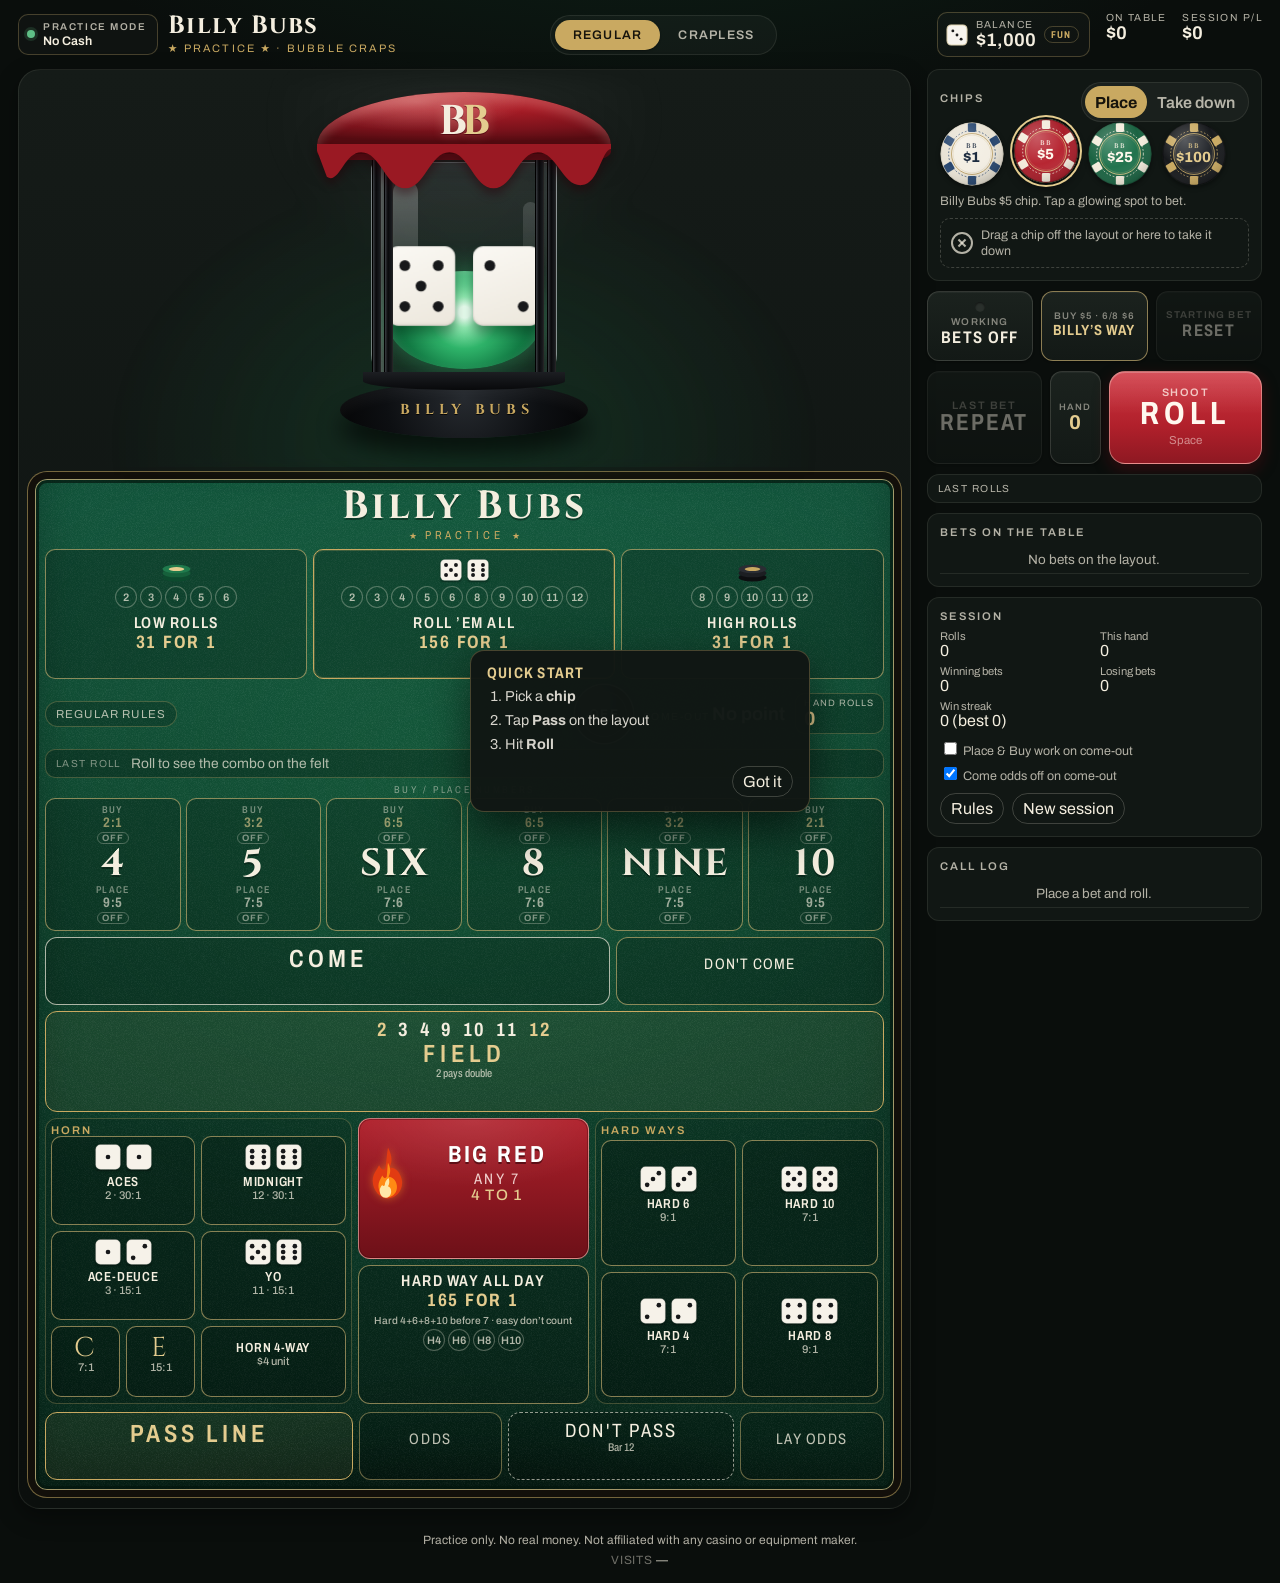
==== commit f26bbd68: "Visual polish pass: restrained felt/gold palette, SVG chips + dice, 2-font type, fixed phone dock Vi" ====
--- a/index.html
+++ b/index.html
@@ -6,7 +6,13 @@
     <title>Billy Bubs Practice — Bubble Craps</title>
     <meta name="description" content="Billy Bubs Practice — bubble craps, regular or crapless. No cash. No real money." />
     <link rel="icon" href="favicon.svg" type="image/svg+xml" />
+    <link rel="preconnect" href="https://fonts.googleapis.com" />
+    <link rel="preconnect" href="https://fonts.gstatic.com" crossorigin />
+    <link rel="stylesheet" href="https://fonts.googleapis.com/css2?family=Archivo:wdth,wght@62..125,400..800&amp;family=Cinzel:wght@600;700&amp;display=swap" />
     <link rel="stylesheet" href="css/styles.css" />
+    <link rel="stylesheet" href="css/polish-generated.css" />
+    <link rel="stylesheet" href="css/polish.css" />
+    <meta name="theme-color" content="#0a0e0c" />
   </head>
   <body data-rules="regular">
     <a class="skip-link" href="#table">Skip to table</a>
@@ -107,10 +113,10 @@
                       <button type="button" class="spot make-spot" data-kind="small">
                         <span class="make-accent" aria-hidden="true">
                           <svg viewBox="0 0 42 28" width="42" height="28">
-                            <ellipse cx="21" cy="22" rx="15" ry="4.4" fill="#0d5c30"/>
-                            <ellipse cx="21" cy="17.5" rx="15" ry="4.4" fill="#167a3e"/>
-                            <ellipse cx="21" cy="13" rx="15" ry="4.6" fill="#2eaf5c"/>
-                            <ellipse cx="21" cy="13" rx="8.5" ry="2.1" fill="#e7ffef"/>
+                            <ellipse cx="21" cy="22" rx="15" ry="4.4" fill="#0d4a2e"/>
+                            <ellipse cx="21" cy="17.5" rx="15" ry="4.4" fill="#16603b"/>
+                            <ellipse cx="21" cy="13" rx="15" ry="4.6" fill="#1f7a4c"/>
+                            <ellipse cx="21" cy="13" rx="8.5" ry="2.1" fill="#e4cc8f"/>
                           </svg>
                         </span>
                         <span class="lamps" data-progress="small"></span>
@@ -131,10 +137,10 @@
                       <button type="button" class="spot make-spot" data-kind="tall">
                         <span class="make-accent" aria-hidden="true">
                           <svg viewBox="0 0 42 28" width="42" height="28">
-                            <ellipse cx="21" cy="22" rx="15" ry="4.4" fill="#4a2078"/>
-                            <ellipse cx="21" cy="17.5" rx="15" ry="4.4" fill="#6c32a4"/>
-                            <ellipse cx="21" cy="13" rx="15" ry="4.6" fill="#8d4ec8"/>
-                            <ellipse cx="21" cy="13" rx="8.5" ry="2.1" fill="#f6ecff"/>
+                            <ellipse cx="21" cy="22" rx="15" ry="4.4" fill="#0d0e10"/>
+                            <ellipse cx="21" cy="17.5" rx="15" ry="4.4" fill="#1c1e22"/>
+                            <ellipse cx="21" cy="13" rx="15" ry="4.6" fill="#2a2d33"/>
+                            <ellipse cx="21" cy="13" rx="8.5" ry="2.1" fill="#c9a961"/>
                           </svg>
                         </span>
                         <span class="lamps" data-progress="tall"></span>
@@ -619,7 +625,7 @@
           <section>
             <h3>Billy’s Way</h3>
             <p>
-              <strong>BILLY’S WAY</strong> (renamed from Across) posts the <strong>selected chip</strong> as
+              <strong>BILLY’S WAY</strong> posts the <strong>selected chip</strong> as
               <strong>Buy</strong> on 2, 3, 4, 5, 9, 10, 11, and 12 (whichever your rules offer — Crapless
               includes 2/3/11/12; Regular buys 4, 5, 9, 10), and <strong>Place</strong> on 6 and 8 at
               <strong>chip × 6/5</strong> (e.g. $5 chip → Buy $5 on the buys, Place $6 on 6 and on 8).
--- a/css/styles.css
+++ b/css/styles.css
@@ -1,4 +1,4 @@
-@import url("https://fonts.googleapis.com/css2?family=Cinzel:wght@600;700&family=DM+Sans:ital,opsz,wght@0,9..40,400;0,9..40,600;0,9..40,700;1,9..40,500&family=Great+Vibes&family=Oswald:wght@400;500;600;700&display=swap");
+/* Fonts now load via <link> in index.html (polish pass). */
 
 :root {
   --felt: #0c4226;
@@ -3489,6 +3489,383 @@
   .prop-middle .hard-all-day .for-pay {
     font-size: 0.62rem;
   }
+
+  /*
+   * Fill the pane height instead of letterboxing a scaled-down board.
+   * Rows share leftover pixels; number totals and buy/place odds keep a
+   * readable floor. Chrome stays short so the felt gets the viewport.
+   */
+  .topbar {
+    padding: 0 6px;
+  }
+  .mode-switch {
+    padding: 1px;
+  }
+  .mode-btn {
+    padding: 2px 8px;
+    font-size: 0.62rem;
+    line-height: 1.05;
+  }
+  .layout {
+    gap: 2px;
+    padding: 0 4px;
+  }
+  .pane-felt {
+    display: flex;
+    flex-direction: column;
+  }
+  .felt-fit {
+    display: flex;
+    flex-direction: column;
+    flex: 1 1 auto;
+    min-height: 0;
+  }
+  .screen {
+    flex: 1 1 auto;
+    display: flex;
+    flex-direction: column;
+    min-height: 0;
+    height: auto;
+    padding: 2px 4px 2px;
+  }
+  .felt-header {
+    flex: 0 0 auto;
+    gap: 4px;
+    margin-bottom: 2px;
+  }
+  .felt-header .wordmark {
+    font-size: 1rem;
+    line-height: 1;
+  }
+  .felt-header .wordmark-sub {
+    display: none;
+  }
+  .felt-header .practice-badge,
+  .felt-header .fun-pill {
+    padding: 1px 5px;
+  }
+  .felt-header .practice-kicker,
+  .felt-header .fun-pill .k {
+    display: none;
+  }
+  .felt-header .practice-cash,
+  .felt-header .fun-copy strong,
+  .felt-header .fun-tag {
+    line-height: 1;
+  }
+  .felt-body {
+    flex: 1 1 auto;
+    min-height: 0;
+    display: flex;
+    flex-direction: column;
+    gap: 1px;
+  }
+  /* basis 0 so a percentage height cannot swallow the pane */
+  .felt-body > .make-em,
+  .felt-body > .come-band,
+  .felt-body > .field,
+  .felt-body > .pass-row {
+    flex: 0.42 1 0;
+    min-height: 18px;
+    margin-top: 0;
+    margin-bottom: 0;
+    overflow: hidden;
+  }
+  .felt-body > .point-bar,
+  .felt-body > .last-roll {
+    flex: 0 0 auto;
+    margin: 0;
+  }
+  .felt-body > .numbers {
+    flex: 2.1 1 0;
+    min-height: 54px;
+    margin: 0;
+    overflow: hidden;
+    grid-template-rows: minmax(0, 1fr);
+  }
+  .felt-body > .prop-cluster {
+    flex: 1.55 1 0;
+    min-height: 46px;
+    margin-top: 0;
+    overflow: hidden;
+    grid-template-rows: minmax(0, 1fr);
+  }
+  .make-em {
+    grid-template-rows: minmax(0, 1fr);
+  }
+  .make-em .make-spot,
+  .come-band .spot,
+  .pass-row .spot {
+    height: 100%;
+    min-height: 0;
+    overflow: hidden;
+  }
+  .spot.field {
+    height: auto;
+    min-height: 16px;
+    flex-wrap: nowrap;
+    align-self: stretch;
+    padding: 1px 4px;
+    font-size: 0.78rem;
+    line-height: 1;
+    letter-spacing: 0.08em;
+  }
+  .make-em .make-spot {
+    flex-wrap: nowrap;
+    padding: 1px 4px;
+    gap: 2px 4px;
+  }
+  .make-em .make-accent {
+    display: none;
+  }
+  .make-em .lamps {
+    flex: 1 1 auto;
+    order: 3;
+    flex-wrap: nowrap;
+    overflow: hidden;
+    margin: 0;
+    gap: 1px;
+  }
+  .make-em .make-title {
+    font-size: 0.62rem;
+  }
+  .make-em .for-pay {
+    font-size: 0.62rem;
+  }
+  .make-em .lamp {
+    min-width: 11px;
+    height: 11px;
+    font-size: 0.48rem;
+    padding: 0 1px;
+  }
+  .come-band .spot,
+  .pass-row .spot {
+    padding: 1px 3px;
+    font-size: 0.78rem;
+    line-height: 1;
+    letter-spacing: 0.06em;
+  }
+  .field-nums {
+    font-size: 0.72rem;
+    gap: 3px;
+  }
+  .field-pays,
+  .dont-pass-note {
+    font-size: 0.58rem;
+  }
+  .point-readout {
+    display: flex;
+    flex-direction: row;
+    align-items: baseline;
+    gap: 4px;
+  }
+  .puck {
+    width: 16px;
+    height: 16px;
+    font-size: 0.42rem;
+  }
+  .puck::before {
+    inset: 2px;
+  }
+  .hand-rolls {
+    flex-direction: row;
+    align-items: baseline;
+    gap: 4px;
+    padding: 0 4px;
+  }
+  .hand-rolls .k,
+  .point-readout .k {
+    font-size: 0.5rem;
+    line-height: 1;
+  }
+  .hand-rolls strong,
+  .point-readout strong {
+    font-size: 0.72rem;
+    line-height: 1;
+  }
+  .rules-pill {
+    padding: 1px 6px;
+    font-size: 0.55rem;
+    line-height: 1;
+  }
+  .last-roll {
+    padding: 0 4px;
+    gap: 4px;
+    min-height: 0;
+    max-height: 16px;
+  }
+  .last-roll .k {
+    font-size: 0.55rem;
+    line-height: 1;
+  }
+  .last-roll-empty {
+    font-size: 0.68rem;
+    white-space: nowrap;
+    overflow: hidden;
+    text-overflow: ellipsis;
+  }
+  .roll-die {
+    width: 14px;
+    height: 14px;
+  }
+  .number-cell {
+    height: 100%;
+    min-height: 0;
+    padding: 1px 2px 2px;
+    gap: 1px;
+    justify-content: stretch;
+  }
+  .number-cell .n {
+    flex: 1 1 auto;
+    display: grid;
+    place-items: center;
+    min-height: 1em;
+    font-size: clamp(1.05rem, 6vh, 1.7rem);
+    line-height: 1;
+  }
+  .number-cell .spot.buy,
+  .number-cell .spot.place {
+    flex: 0.85 1 auto;
+    flex-flow: row nowrap;
+    align-items: center;
+    justify-content: center;
+    gap: 0 3px;
+    min-height: 15px;
+    padding: 1px 2px;
+    line-height: 1;
+  }
+  .number-cell .place-k,
+  .number-cell .spot.buy small,
+  .number-cell .spot.place small,
+  .number-cell .off-tag {
+    font-size: clamp(0.72rem, 3vh, 0.84rem);
+    line-height: 1;
+    letter-spacing: 0.01em;
+  }
+  [data-rules="crapless"] .number-cell .n {
+    font-size: clamp(0.78rem, 4.2vh, 1.15rem);
+  }
+  [data-rules="crapless"] .number-cell .place-k,
+  [data-rules="crapless"] .number-cell .spot.buy small,
+  [data-rules="crapless"] .number-cell .spot.place small {
+    font-size: clamp(0.62rem, 2.4vh, 0.72rem);
+  }
+  .horn-block,
+  .hardway-rail,
+  .prop-middle {
+    height: 100%;
+    min-height: 0;
+    overflow: hidden;
+    padding: 1px 2px;
+  }
+  .rail-label {
+    margin: 0;
+    font-size: 0.5rem;
+    line-height: 1;
+  }
+  .horn-grid,
+  .hardway-rail .hardway-spots {
+    flex: 1 1 auto;
+    min-height: 0;
+    gap: 2px;
+    grid-template-rows: minmax(0, 1fr) minmax(0, 1fr);
+  }
+  .ce-row {
+    margin-top: 2px;
+    min-height: 0;
+  }
+  .hard-spot,
+  .hop-spot,
+  .ce-spot,
+  .horn-spot {
+    height: 100%;
+    min-height: 0;
+    overflow: hidden;
+    flex-flow: row nowrap;
+    padding: 0 2px;
+  }
+  .hw-name,
+  .hard-spot small,
+  .hop-spot small,
+  .ce-spot small,
+  .horn-spot small {
+    font-size: 0.58rem;
+    line-height: 1;
+  }
+  .hw-die {
+    width: 11px;
+    height: 11px;
+  }
+  .ce-letter {
+    font-size: 0.78rem;
+    line-height: 1;
+  }
+  .prop-middle {
+    gap: 2px;
+    padding: 0;
+  }
+  .prop-middle .spot.any7-hero,
+  .prop-middle .hard-all-day {
+    flex: 1 1 0;
+    min-height: 0;
+    height: auto;
+    overflow: hidden;
+    padding: 1px 3px;
+  }
+  .any7-title {
+    font-size: clamp(0.72rem, 3vh, 1.02rem);
+    line-height: 1;
+  }
+  .any7-sub,
+  .spot.any7-hero small {
+    font-size: 0.58rem;
+    line-height: 1;
+    margin-top: 0;
+  }
+  .any7-flame {
+    width: 14px;
+    height: 20px;
+  }
+  .prop-middle .hard-all-day .make-title,
+  .prop-middle .hard-all-day .for-pay {
+    font-size: 0.62rem;
+    line-height: 1.05;
+  }
+  .pane-switch {
+    gap: 4px;
+    padding: 0 8px calc(1px + env(safe-area-inset-bottom, 0px));
+  }
+  .pane-dot {
+    gap: 1px;
+    font-size: 0.58rem;
+    line-height: 1;
+    padding: 1px 6px 0;
+  }
+  .pane-pip {
+    width: 7px;
+    height: 7px;
+  }
+  .pane-swipe-hint {
+    font-size: 0.55rem;
+  }
+  .console .chip {
+    width: 32px;
+    height: 32px;
+  }
+  .chips-panel {
+    padding: 1px 2px;
+    gap: 4px;
+  }
+  .action-toggle button {
+    padding: 2px 7px;
+    line-height: 1.05;
+  }
+  .machine-key {
+    padding: 2px 6px;
+  }
+  .repeat-btn {
+    padding: 4px 8px;
+  }
 }
 
 /*
--- a/css/polish-generated.css
+++ b/css/polish-generated.css
@@ -0,0 +1,51 @@
+/* GENERATED by qa/gen-assets.js — do not hand-edit. Polish pass assets. */
+
+/* Crisp SVG die faces for every 2D die (felt labels, last roll, history). */
+.roll-die, .hist-die, .hw-die {
+  background-color: transparent !important;
+  background-repeat: no-repeat !important;
+  background-size: 100% 100% !important;
+  background-position: center !important;
+  box-shadow: 0 1px 1.5px rgba(0, 0, 0, 0.35) !important;
+}
+.roll-die[data-face="1"], .hist-die[data-face="1"], .hw-die[data-face="1"] { background-image: url("data:image/svg+xml,%3Csvg%20xmlns%3D%22http%3A%2F%2Fwww.w3.org%2F2000%2Fsvg%22%20viewBox%3D%220%200%2024%2024%22%3E%3Crect%20x%3D%22.5%22%20y%3D%22.5%22%20width%3D%2223%22%20height%3D%2223%22%20rx%3D%224.6%22%20fill%3D%22%23f6f2e9%22%20stroke%3D%22%23000%22%20stroke-opacity%3D%22.14%22%2F%3E%3Cg%20fill%3D%22%2317181a%22%3E%3Ccircle%20cx%3D%2212%22%20cy%3D%2212%22%20r%3D%222.15%22%2F%3E%3C%2Fg%3E%3C%2Fsvg%3E") !important; }
+.roll-die[data-face="2"], .hist-die[data-face="2"], .hw-die[data-face="2"] { background-image: url("data:image/svg+xml,%3Csvg%20xmlns%3D%22http%3A%2F%2Fwww.w3.org%2F2000%2Fsvg%22%20viewBox%3D%220%200%2024%2024%22%3E%3Crect%20x%3D%22.5%22%20y%3D%22.5%22%20width%3D%2223%22%20height%3D%2223%22%20rx%3D%224.6%22%20fill%3D%22%23f6f2e9%22%20stroke%3D%22%23000%22%20stroke-opacity%3D%22.14%22%2F%3E%3Cg%20fill%3D%22%2317181a%22%3E%3Ccircle%20cx%3D%2217.4%22%20cy%3D%226.6%22%20r%3D%222.15%22%2F%3E%3Ccircle%20cx%3D%226.6%22%20cy%3D%2217.4%22%20r%3D%222.15%22%2F%3E%3C%2Fg%3E%3C%2Fsvg%3E") !important; }
+.roll-die[data-face="3"], .hist-die[data-face="3"], .hw-die[data-face="3"] { background-image: url("data:image/svg+xml,%3Csvg%20xmlns%3D%22http%3A%2F%2Fwww.w3.org%2F2000%2Fsvg%22%20viewBox%3D%220%200%2024%2024%22%3E%3Crect%20x%3D%22.5%22%20y%3D%22.5%22%20width%3D%2223%22%20height%3D%2223%22%20rx%3D%224.6%22%20fill%3D%22%23f6f2e9%22%20stroke%3D%22%23000%22%20stroke-opacity%3D%22.14%22%2F%3E%3Cg%20fill%3D%22%2317181a%22%3E%3Ccircle%20cx%3D%2217.4%22%20cy%3D%226.6%22%20r%3D%222.15%22%2F%3E%3Ccircle%20cx%3D%2212%22%20cy%3D%2212%22%20r%3D%222.15%22%2F%3E%3Ccircle%20cx%3D%226.6%22%20cy%3D%2217.4%22%20r%3D%222.15%22%2F%3E%3C%2Fg%3E%3C%2Fsvg%3E") !important; }
+.roll-die[data-face="4"], .hist-die[data-face="4"], .hw-die[data-face="4"] { background-image: url("data:image/svg+xml,%3Csvg%20xmlns%3D%22http%3A%2F%2Fwww.w3.org%2F2000%2Fsvg%22%20viewBox%3D%220%200%2024%2024%22%3E%3Crect%20x%3D%22.5%22%20y%3D%22.5%22%20width%3D%2223%22%20height%3D%2223%22%20rx%3D%224.6%22%20fill%3D%22%23f6f2e9%22%20stroke%3D%22%23000%22%20stroke-opacity%3D%22.14%22%2F%3E%3Cg%20fill%3D%22%2317181a%22%3E%3Ccircle%20cx%3D%226.6%22%20cy%3D%226.6%22%20r%3D%222.15%22%2F%3E%3Ccircle%20cx%3D%2217.4%22%20cy%3D%226.6%22%20r%3D%222.15%22%2F%3E%3Ccircle%20cx%3D%226.6%22%20cy%3D%2217.4%22%20r%3D%222.15%22%2F%3E%3Ccircle%20cx%3D%2217.4%22%20cy%3D%2217.4%22%20r%3D%222.15%22%2F%3E%3C%2Fg%3E%3C%2Fsvg%3E") !important; }
+.roll-die[data-face="5"], .hist-die[data-face="5"], .hw-die[data-face="5"] { background-image: url("data:image/svg+xml,%3Csvg%20xmlns%3D%22http%3A%2F%2Fwww.w3.org%2F2000%2Fsvg%22%20viewBox%3D%220%200%2024%2024%22%3E%3Crect%20x%3D%22.5%22%20y%3D%22.5%22%20width%3D%2223%22%20height%3D%2223%22%20rx%3D%224.6%22%20fill%3D%22%23f6f2e9%22%20stroke%3D%22%23000%22%20stroke-opacity%3D%22.14%22%2F%3E%3Cg%20fill%3D%22%2317181a%22%3E%3Ccircle%20cx%3D%226.6%22%20cy%3D%226.6%22%20r%3D%222.15%22%2F%3E%3Ccircle%20cx%3D%2217.4%22%20cy%3D%226.6%22%20r%3D%222.15%22%2F%3E%3Ccircle%20cx%3D%2212%22%20cy%3D%2212%22%20r%3D%222.15%22%2F%3E%3Ccircle%20cx%3D%226.6%22%20cy%3D%2217.4%22%20r%3D%222.15%22%2F%3E%3Ccircle%20cx%3D%2217.4%22%20cy%3D%2217.4%22%20r%3D%222.15%22%2F%3E%3C%2Fg%3E%3C%2Fsvg%3E") !important; }
+.roll-die[data-face="6"], .hist-die[data-face="6"], .hw-die[data-face="6"] { background-image: url("data:image/svg+xml,%3Csvg%20xmlns%3D%22http%3A%2F%2Fwww.w3.org%2F2000%2Fsvg%22%20viewBox%3D%220%200%2024%2024%22%3E%3Crect%20x%3D%22.5%22%20y%3D%22.5%22%20width%3D%2223%22%20height%3D%2223%22%20rx%3D%224.6%22%20fill%3D%22%23f6f2e9%22%20stroke%3D%22%23000%22%20stroke-opacity%3D%22.14%22%2F%3E%3Cg%20fill%3D%22%2317181a%22%3E%3Ccircle%20cx%3D%226.6%22%20cy%3D%226.6%22%20r%3D%222.15%22%2F%3E%3Ccircle%20cx%3D%2217.4%22%20cy%3D%226.6%22%20r%3D%222.15%22%2F%3E%3Ccircle%20cx%3D%226.6%22%20cy%3D%2212%22%20r%3D%222.15%22%2F%3E%3Ccircle%20cx%3D%2217.4%22%20cy%3D%2212%22%20r%3D%222.15%22%2F%3E%3Ccircle%20cx%3D%226.6%22%20cy%3D%2217.4%22%20r%3D%222.15%22%2F%3E%3Ccircle%20cx%3D%2217.4%22%20cy%3D%2217.4%22%20r%3D%222.15%22%2F%3E%3C%2Fg%3E%3C%2Fsvg%3E") !important; }
+
+/* Archivo (variable width) stands in for Oswald: same condensed role, one family. */
+.fun-tag,
+.hood-monogram,
+.dice-total,
+.wordmark-sub,
+.numbers-kicker,
+.make-title,
+.for-pay,
+.last-roll-read strong,
+.last-roll-eq,
+.place-k,
+.spot.place small,
+.spot.buy small,
+.come-band .dont-come,
+.any7-title,
+.any7-sub,
+.spot.dont-pass,
+.spot.pass,
+.spot.come,
+.spot.field,
+.pass-row .spot.odds,
+.field-nums,
+.hw-name,
+.ce-letter,
+.hist-total,
+.chip-bb,
+.machine-key .key-label,
+.repeat-label,
+.roll-btn .roll-label,
+.help-body h3,
+.coach-card h2,
+.bubble-hand strong {
+  font-stretch: var(--bb-condensed, 78%);
+}
--- a/css/polish.css
+++ b/css/polish.css
@@ -0,0 +1,1546 @@
+/*
+ * BillyBubs — visual polish layer (draft).
+ * Loaded AFTER styles.css. Visual only: no game logic, odds, payouts or rules.
+ * Direction: deep felt green, one refined gold, crisp off-white, one casino red.
+ * Two typefaces: Cinzel (brand + numbers) and Archivo (UI; condensed via font-stretch).
+ */
+
+:root {
+  /* Palette */
+  --bb-bg: #0a0e0c;
+  --bb-panel: #111714;
+  --bb-panel-2: #161d19;
+  --bb-hairline: rgba(244, 238, 223, 0.09);
+  --bb-felt: #0f4a31;
+  --bb-felt-mid: #0c3d29;
+  --bb-felt-deep: #072619;
+  --bb-gold: #c9a961;
+  --bb-gold-hi: #e4cc8f;
+  --bb-gold-line: rgba(214, 186, 120, 0.62);
+  --bb-gold-faint: rgba(214, 186, 120, 0.28);
+  --bb-cream: #f4eedf;
+  --bb-cream-2: rgba(244, 238, 223, 0.72);
+  --bb-cream-3: rgba(244, 238, 223, 0.5);
+  --bb-red: #b0202b;
+  --bb-red-hi: #cf3540;
+  --bb-red-deep: #6d1018;
+  --bb-win: #7fd3a0;
+  --bb-loss: #ec8a82;
+  --bb-spot: rgba(0, 0, 0, 0.2);
+  --bb-spot-hover: rgba(244, 238, 223, 0.06);
+
+  /* Shape + depth */
+  --bb-r-xs: 6px;
+  --bb-r-sm: 8px;
+  --bb-r: 10px;
+  --bb-r-lg: 16px;
+  --bb-shadow-1: 0 1px 2px rgba(0, 0, 0, 0.35);
+  --bb-shadow-2: 0 8px 22px rgba(0, 0, 0, 0.38);
+  --bb-condensed: 78%;
+
+  /* Remap the original tokens so every legacy rule inherits the new palette. */
+  --felt: var(--bb-felt-mid);
+  --felt-deep: var(--bb-felt-deep);
+  --felt-hi: var(--bb-felt);
+  --felt-spot: var(--bb-spot);
+  --rail: var(--bb-gold-hi);
+  --rail-soft: var(--bb-gold-line);
+  --rail-glow: transparent;
+  --cream: var(--bb-cream);
+  --buy: var(--bb-gold-hi);
+  --ink: var(--bb-cream);
+  --muted: var(--bb-cream-2);
+  --pass: var(--bb-gold-hi);
+  --come: var(--bb-cream);
+  --gold: var(--bb-gold-hi);
+  --lamp: var(--bb-gold-hi);
+  --line: var(--bb-gold-line);
+  --bg: var(--bb-bg);
+  --panel: var(--bb-panel);
+  --win: var(--bb-win);
+  --danger: var(--bb-loss);
+  --font: "Archivo", "Segoe UI", system-ui, sans-serif;
+  --display: "Archivo", "Arial Narrow", sans-serif;
+  --serif: "Cinzel", "Palatino Linotype", Palatino, serif;
+  --script: "Cinzel", "Palatino Linotype", Palatino, serif;
+  --mono: "Archivo", ui-monospace, monospace;
+  --radius: 12px;
+}
+
+html,
+body {
+  background:
+    radial-gradient(1100px 520px at 50% -12%, rgba(20, 84, 54, 0.32), transparent 60%),
+    var(--bb-bg);
+  -webkit-font-smoothing: antialiased;
+  text-rendering: optimizeLegibility;
+}
+body {
+  font-variant-numeric: tabular-nums;
+}
+
+/* ---------- Top bar ---------- */
+.brand h1,
+.wordmark {
+  font-weight: 700;
+  letter-spacing: 0.06em;
+  color: var(--bb-cream);
+  text-shadow: none;
+}
+.tagline {
+  color: var(--bb-gold);
+  letter-spacing: 0.2em;
+  font-size: 0.68rem;
+}
+.practice-badge,
+.fun-pill,
+.rack-fun {
+  border: 1px solid var(--bb-gold-faint);
+  background: rgba(255, 255, 255, 0.025);
+  box-shadow: none;
+  border-radius: var(--bb-r);
+}
+.practice-dot {
+  width: 8px;
+  height: 8px;
+  background: #5fbf86;
+  box-shadow: 0 0 0 3px rgba(95, 191, 134, 0.16);
+}
+.practice-kicker {
+  color: var(--bb-cream-2);
+  font-weight: 600;
+  letter-spacing: 0.16em;
+}
+.practice-cash {
+  font-weight: 600;
+}
+.fun-tag {
+  font-size: 0.62rem;
+  font-weight: 700;
+  letter-spacing: 0.14em;
+  color: var(--bb-gold);
+  padding: 2px 6px;
+  border: 1px solid var(--bb-gold-faint);
+  border-radius: 999px;
+}
+.fun-die {
+  filter: none;
+}
+.mode-switch {
+  background: rgba(255, 255, 255, 0.03);
+  border: 1px solid var(--bb-hairline);
+}
+.mode-btn {
+  color: var(--bb-cream-2);
+  font-weight: 600;
+  letter-spacing: 0.1em;
+}
+.mode-btn.is-active {
+  background: var(--bb-gold);
+  color: #17140c;
+  box-shadow: var(--bb-shadow-1);
+}
+.rack-stat strong,
+.point-readout strong {
+  font-weight: 650;
+}
+
+/* ---------- Cabinet + bubble ---------- */
+.cabinet {
+  background: linear-gradient(180deg, #151b18, #0e1311 55%, #0b0f0d);
+  border: 1px solid var(--bb-hairline);
+  box-shadow: var(--bb-shadow-2);
+  border-radius: 22px;
+}
+.bubble-stage {
+  background: radial-gradient(ellipse at 50% 100%, rgba(20, 90, 55, 0.18), transparent 60%);
+}
+.bubble-ambient {
+  background:
+    radial-gradient(ellipse at 50% 10%, rgba(255, 255, 255, 0.06), transparent 30%),
+    radial-gradient(ellipse at 50% 92%, rgba(30, 120, 70, 0.16), transparent 52%);
+  filter: blur(10px);
+}
+.hood-dome {
+  background:
+    radial-gradient(ellipse at 34% 16%, rgba(255, 225, 215, 0.3), transparent 40%),
+    radial-gradient(120% 90% at 50% -10%, #c8343a, #a81c26 45%, #7a121b 80%, #560c12);
+  box-shadow:
+    inset 0 8px 10px rgba(255, 220, 210, 0.18),
+    inset 0 -8px 10px rgba(50, 0, 6, 0.35),
+    0 6px 0 #5c0e15,
+    0 10px 24px rgba(0, 0, 0, 0.35);
+}
+.hood-scallop {
+  filter: drop-shadow(0 6px 5px rgba(40, 0, 6, 0.45));
+}
+.hood-scallop path {
+  fill: #9a1923;
+}
+/* BB monogram: two crisp Cinzel capitals that kiss, no neon flicker. */
+.hood-monogram {
+  display: inline-flex;
+  width: auto;
+  height: auto;
+  margin-top: -2px;
+  gap: 0;
+  font-family: var(--serif);
+  font-size: clamp(1.9rem, 7vw, 2.6rem);
+  filter: none;
+}
+.bb-letter {
+  position: static;
+  transform: none;
+  font-family: var(--serif);
+  font-weight: 700;
+  line-height: 1;
+  color: var(--bb-cream);
+  -webkit-text-stroke: 0;
+  text-shadow:
+    0 1px 0 rgba(70, 0, 10, 0.7),
+    0 0 12px rgba(255, 210, 190, 0.28);
+  animation: none;
+}
+.bb-b1,
+.bb-b2 {
+  transform: none;
+  color: var(--bb-cream);
+}
+.bb-b2 {
+  margin-left: -0.12em;
+  color: var(--bb-gold-hi);
+}
+.glass-body {
+  border: 1.5px solid rgba(236, 246, 255, 0.34);
+  background:
+    linear-gradient(90deg, rgba(255, 255, 255, 0.26) 0 2.5%, transparent 12%, transparent 88%, rgba(255, 255, 255, 0.12)),
+    radial-gradient(90% 50% at 50% 126%, rgba(70, 220, 140, 0.4), transparent 50%),
+    linear-gradient(180deg, rgba(230, 240, 255, 0.08), rgba(12, 24, 18, 0.04));
+  box-shadow:
+    inset 10px 0 18px rgba(255, 255, 255, 0.1),
+    inset -10px 0 18px rgba(10, 20, 30, 0.14);
+}
+.glass-shine {
+  background: linear-gradient(180deg, rgba(255, 255, 255, 0.26), rgba(255, 255, 255, 0.01));
+}
+.bubble-floor {
+  background: radial-gradient(circle at 50% 42%, #e9fff0 0 6%, #8fe8b0 16%, #2fb46a 38%, #137c45 66%, #0a4d2c 100%);
+  box-shadow:
+    0 0 26px 4px rgba(70, 220, 140, 0.32),
+    inset 0 8px 14px rgba(255, 255, 255, 0.28);
+}
+.bubble-base {
+  background: radial-gradient(circle at 50% 28%, #262a2f, #0d0f12 60%, #050506);
+}
+.base-mark {
+  font-family: var(--serif);
+  font-weight: 700;
+  font-size: clamp(0.72rem, 2.4vw, 0.9rem);
+  letter-spacing: 0.32em;
+  text-transform: uppercase;
+  padding-left: 0.32em;
+  background: none;
+  -webkit-background-clip: border-box;
+  background-clip: border-box;
+  color: var(--bb-gold);
+  -webkit-text-stroke: 0;
+  filter: none;
+  text-shadow: 0 1px 0 rgba(0, 0, 0, 0.8);
+  animation: none;
+}
+.dice-total {
+  font-weight: 650;
+  color: var(--bb-cream);
+  text-shadow: none;
+}
+.die-face {
+  background: linear-gradient(160deg, #fbf9f4, #ece7dc);
+  box-shadow: inset 0 0 0 1px rgba(0, 0, 0, 0.07), inset 0 -2px 3px rgba(0, 0, 0, 0.05);
+}
+.die-face .pip.on {
+  background: #17181a;
+  box-shadow: none;
+}
+.die-scene {
+  filter: drop-shadow(0 8px 6px rgba(0, 30, 14, 0.4));
+}
+
+/* ---------- Felt ---------- */
+.screen {
+  background:
+    url("../assets/felt-grain.svg"),
+    radial-gradient(110% 70% at 50% 30%, rgba(30, 120, 76, 0.38), transparent 70%),
+    radial-gradient(80% 50% at 50% 115%, rgba(0, 0, 0, 0.42), transparent 55%),
+    linear-gradient(180deg, #11523a 0%, var(--bb-felt-mid) 40%, #0a3423 78%, var(--bb-felt-deep) 100%);
+  box-shadow:
+    inset 0 0 0 1px rgba(228, 204, 143, 0.7),
+    inset 0 0 0 4px rgba(4, 22, 13, 0.7),
+    inset 0 -24px 44px rgba(0, 0, 0, 0.28),
+    0 0 0 7px #120f0a,
+    0 0 0 8px rgba(201, 169, 97, 0.55);
+}
+.felt-swoosh {
+  display: none;
+}
+.felt-header .wordmark {
+  text-shadow: 0 2px 0 rgba(0, 0, 0, 0.35);
+  letter-spacing: 0.08em;
+}
+.wordmark-sub {
+  color: var(--bb-gold);
+  letter-spacing: 0.34em;
+}
+.wordmark-sub span {
+  color: var(--bb-gold);
+  text-shadow: none;
+  font-size: 0.8em;
+}
+.numbers-kicker {
+  color: var(--bb-cream-3);
+  letter-spacing: 0.26em;
+}
+
+/* The top bar already carries Practice Mode + Balance on desktop and phone
+   portrait, so the duplicate pills inside the felt header are hidden there.
+   (Phone landscape hides the top bar, so they stay on the felt.) */
+.felt-header {
+  grid-template-columns: minmax(0, 1fr);
+}
+.felt-header .practice-badge,
+.felt-header .fun-pill {
+  display: none;
+}
+
+/* Every betting spot: one hairline, no haze. */
+.spot {
+  border: 1px solid var(--bb-gold-line);
+  background: var(--bb-spot);
+  border-radius: var(--bb-r);
+  box-shadow: none;
+  transition: background-color 0.12s ease, border-color 0.12s ease, box-shadow 0.12s ease;
+}
+.spot:hover:not(:disabled) {
+  filter: none;
+  background-color: var(--bb-spot-hover);
+}
+.spot.has-bet {
+  box-shadow: inset 0 0 0 1px var(--bb-gold-hi);
+  border-color: var(--bb-gold-hi);
+}
+.spot small,
+.field-pays,
+.dont-pass-note {
+  color: var(--bb-cream-2);
+  font-weight: 500;
+}
+.make-spot,
+.prop-middle .hard-all-day,
+.hard-spot,
+.hardway-rail,
+.number-cell {
+  border: 1px solid var(--bb-gold-line);
+  box-shadow: none;
+}
+.make-spot {
+  background: var(--bb-spot);
+  border-radius: var(--bb-r);
+}
+.make-all {
+  border-color: var(--bb-gold);
+  box-shadow: inset 0 0 0 1px rgba(201, 169, 97, 0.25);
+}
+.make-title {
+  color: var(--bb-cream);
+  font-weight: 600;
+}
+.for-pay {
+  color: var(--bb-gold-hi);
+  font-weight: 700;
+}
+.lamp {
+  background: transparent;
+  color: var(--bb-cream-2);
+  font-weight: 600;
+  box-shadow: inset 0 0 0 1px rgba(244, 238, 223, 0.3);
+}
+.lamp.is-lit {
+  background: var(--bb-gold-hi);
+  color: #1b1608;
+  box-shadow: none;
+}
+
+/* Puck: casino convention — black OFF, white ON. */
+.puck {
+  font-weight: 700;
+  letter-spacing: 0.1em;
+}
+.puck::before {
+  border: 1px solid rgba(255, 255, 255, 0.18);
+}
+.puck[data-on="false"] {
+  background: radial-gradient(circle at 34% 28%, #3a3d41, #141517 70%);
+  color: var(--bb-cream);
+  box-shadow: 0 0 0 1.5px rgba(244, 238, 223, 0.55), 0 4px 10px rgba(0, 0, 0, 0.4);
+}
+.puck[data-on="true"] {
+  background: radial-gradient(circle at 34% 28%, #ffffff, #e9e4d8 70%);
+  color: #17181a;
+  box-shadow: 0 0 0 1.5px #17181a, 0 4px 10px rgba(0, 0, 0, 0.4);
+}
+.puck[data-on="true"]::before {
+  border-color: rgba(0, 0, 0, 0.18);
+}
+.number-cell .mini-puck {
+  top: 4px;
+  right: 4px;
+  width: 22px;
+  height: 22px;
+  background: radial-gradient(circle at 34% 28%, #ffffff, #e9e4d8 70%);
+  box-shadow: 0 0 0 1px #17181a, 0 2px 4px rgba(0, 0, 0, 0.45);
+  display: none;
+  place-items: center;
+  font: 700 0.46rem/1 var(--font);
+  letter-spacing: 0.06em;
+  color: #17181a;
+  z-index: 3;
+}
+.number-cell .mini-puck::after {
+  content: "ON";
+}
+.number-cell.is-point .mini-puck {
+  display: grid;
+}
+.rules-pill,
+.hand-rolls {
+  border: 1px solid var(--bb-gold-faint);
+  background: rgba(0, 0, 0, 0.18);
+  color: var(--bb-cream-2);
+}
+.hand-rolls strong,
+.hand-rolls-shoot,
+.bubble-hand strong {
+  color: var(--bb-gold-hi);
+}
+
+/* Numbers */
+.number-cell {
+  background: rgba(0, 0, 0, 0.2);
+  border-radius: var(--bb-r);
+}
+.number-cell.is-point {
+  border-color: var(--bb-gold-hi);
+  box-shadow: inset 0 0 0 1px var(--bb-gold-hi), 0 0 0 1px rgba(228, 204, 143, 0.25);
+  background: rgba(228, 204, 143, 0.07);
+}
+.number-cell .n {
+  color: var(--bb-cream);
+  text-shadow: 0 2px 0 rgba(0, 0, 0, 0.3);
+}
+.spot.buy,
+.spot.place {
+  color: var(--bb-cream);
+}
+.spot.buy small {
+  color: var(--bb-gold-hi);
+}
+.spot.place small {
+  color: var(--bb-cream);
+}
+.place-k {
+  font-weight: 600;
+  color: var(--bb-cream-2);
+}
+.number-cell .spot.buy.has-bet,
+.number-cell .spot.place.has-bet {
+  background: rgba(228, 204, 143, 0.1);
+  box-shadow: inset 0 0 0 1px var(--bb-gold-hi);
+}
+/* "OFF" on the come-out: quiet outlined tag instead of 12 red pills. */
+.off-tag {
+  background: transparent;
+  color: var(--bb-cream-3);
+  border: 1px solid rgba(244, 238, 223, 0.28);
+  font-weight: 700;
+  letter-spacing: 0.1em;
+  padding: 0 4px;
+}
+.spot.place.is-working-off,
+.spot.buy.is-working-off {
+  background: transparent;
+  box-shadow: none;
+}
+.spot.place.is-working-off.has-bet,
+.spot.buy.is-working-off.has-bet {
+  box-shadow: inset 0 0 0 1px rgba(244, 238, 223, 0.45);
+}
+.spot.odds-mini {
+  border: 1px solid var(--bb-gold-faint);
+  background: rgba(0, 0, 0, 0.22);
+  color: var(--bb-gold-hi);
+}
+
+/* Line bets */
+.spot.come,
+.come-band .dont-come,
+.spot.dont-pass,
+.pass-row .spot.odds {
+  background: var(--bb-spot);
+  border: 1px solid var(--bb-gold-line);
+  box-shadow: none;
+  text-shadow: none;
+  color: var(--bb-cream);
+}
+.spot.come {
+  border-color: rgba(244, 238, 223, 0.7);
+}
+.spot.dont-pass {
+  border: 1px dashed rgba(244, 238, 223, 0.6);
+}
+.spot.pass,
+.spot.field {
+  background: rgba(201, 169, 97, 0.07);
+  border: 1px solid var(--bb-gold);
+  box-shadow: none;
+  text-shadow: none;
+  color: var(--bb-gold-hi);
+}
+.spot.pass,
+.spot.come,
+.spot.field {
+  font-weight: 600;
+}
+.field-title {
+  color: var(--bb-gold-hi);
+  text-shadow: none;
+}
+.field-nums {
+  color: var(--bb-cream);
+  text-shadow: none;
+}
+.field-nums em {
+  color: var(--bb-gold-hi);
+}
+
+/* Prop cluster: Horn now shares the felt language (was purple). */
+.horn-block,
+.hardway-rail {
+  border: 1px solid var(--bb-gold-faint);
+  background: rgba(0, 0, 0, 0.14);
+  box-shadow: none;
+}
+.horn-block .rail-label,
+.hardway-rail .rail-label {
+  color: var(--bb-gold);
+  font-weight: 600;
+  letter-spacing: 0.18em;
+}
+.hop-spot,
+.horn-block .ce-spot,
+.horn-block .horn-spot,
+.hard-spot {
+  background: var(--bb-spot);
+  border: 1px solid var(--bb-gold-line);
+  color: var(--bb-cream);
+  box-shadow: none;
+}
+.hw-name {
+  font-weight: 600;
+}
+.ce-letter {
+  color: var(--bb-gold-hi);
+  font-family: var(--serif);
+  font-stretch: normal;
+}
+.spot.any7-hero {
+  background:
+    radial-gradient(120% 90% at 50% 0%, rgba(255, 255, 255, 0.1), transparent 55%),
+    linear-gradient(180deg, var(--bb-red) 0%, var(--bb-red-deep) 100%);
+  border: 1px solid rgba(255, 214, 200, 0.55);
+  box-shadow: inset 0 0 0 1px rgba(60, 0, 8, 0.35);
+}
+.any7-title {
+  font-weight: 700;
+  letter-spacing: 0.12em;
+  text-shadow: 0 2px 0 rgba(40, 0, 6, 0.55);
+}
+.any7-sub {
+  color: rgba(255, 236, 232, 0.86);
+}
+.spot.any7-hero small {
+  color: var(--bb-gold-hi);
+}
+.any7-flame {
+  filter: drop-shadow(0 0 4px rgba(255, 140, 30, 0.55));
+}
+.prop-middle .hard-all-day {
+  background: var(--bb-spot);
+}
+
+/* Last roll */
+.last-roll {
+  background: rgba(0, 0, 0, 0.24);
+  border: 1px solid var(--bb-gold-faint);
+  box-shadow: none;
+}
+.last-roll .k {
+  color: var(--bb-cream-3);
+  white-space: nowrap;
+}
+.last-roll-read strong {
+  color: var(--bb-cream);
+  font-weight: 650;
+}
+.last-roll-eq {
+  color: var(--bb-gold-hi);
+  text-shadow: none;
+  font-weight: 650;
+}
+.last-roll.is-seven .last-roll-eq {
+  color: #f2a9a2;
+  text-shadow: none;
+}
+.last-roll.is-craps .last-roll-eq {
+  color: var(--bb-cream);
+}
+.hard-tag {
+  background: transparent;
+  color: var(--bb-gold-hi);
+  border: 1px solid var(--bb-gold);
+  font-weight: 700;
+}
+.last-roll.has-roll.is-hard {
+  box-shadow: inset 0 0 0 1px rgba(228, 204, 143, 0.35);
+}
+
+/* ---------- Chips (SVG) ---------- */
+.chip,
+.felt-chip {
+  background: center / 100% 100% no-repeat url("../assets/chips/chip-1.svg");
+  box-shadow: 0 2px 4px rgba(0, 0, 0, 0.4);
+}
+.chip[data-value="5"],
+.felt-chip.is-5 {
+  background-image: url("../assets/chips/chip-5.svg");
+  --chip-ink: #fff8ec;
+}
+.chip[data-value="25"],
+.felt-chip.is-25 {
+  background-image: url("../assets/chips/chip-25.svg");
+  --chip-ink: #fff8ec;
+}
+.chip[data-value="100"],
+.felt-chip.is-100 {
+  background-image: url("../assets/chips/chip-100.svg");
+  --chip-ink: var(--bb-gold-hi);
+}
+.chip[data-value="1"],
+.felt-chip.is-1 {
+  --chip-ink: #1d2c40;
+}
+.chip-rim,
+.chip-mascot {
+  display: none;
+}
+.chip-inset,
+.felt-chip .chip-inset,
+.console .chip-inset,
+.spot.buy .felt-chip .chip-inset,
+.spot.place .felt-chip .chip-inset,
+.spot.odds-mini .felt-chip .chip-inset,
+.screen .felt-chip .chip-inset {
+  inset: 18%;
+  background: transparent;
+  box-shadow: none;
+  color: var(--chip-ink);
+}
+.chip-bb {
+  font-family: var(--serif);
+  font-stretch: normal;
+  font-size: 0.42rem;
+  letter-spacing: 0.08em;
+  opacity: 0.8;
+}
+.chip-core {
+  font-weight: 750;
+  letter-spacing: -0.01em;
+}
+/* Wide amounts stay round: shrink the type instead of stretching the chip. */
+.felt-chip.is-wide {
+  width: 42px;
+  min-width: 0;
+  padding: 0;
+  border-radius: 50%;
+}
+.felt-chip.is-wide .chip-inset {
+  inset: 14%;
+  border-radius: 50%;
+}
+.felt-chip.is-wide .chip-core {
+  font-size: 0.5rem;
+  letter-spacing: -0.03em;
+}
+.felt-chip .chip-bb {
+  display: none;
+}
+.chip {
+  transition: transform 0.12s ease, box-shadow 0.12s ease;
+}
+.chip.is-selected {
+  outline: none;
+  transform: translateY(-3px);
+  box-shadow:
+    0 0 0 2px var(--bb-bg),
+    0 0 0 4px var(--bb-gold-hi),
+    0 6px 10px rgba(0, 0, 0, 0.45);
+}
+
+/* ---------- Console ---------- */
+.panel,
+.history-strip {
+  background: var(--bb-panel);
+  border: 1px solid var(--bb-hairline);
+  border-radius: var(--radius);
+}
+.panel h2,
+.drawer-inner h2 {
+  color: var(--bb-cream-2);
+  font-weight: 600;
+  letter-spacing: 0.18em;
+  font-size: 0.7rem;
+}
+.action-toggle {
+  background: rgba(255, 255, 255, 0.04);
+  border: 1px solid var(--bb-hairline);
+}
+.action-toggle button {
+  color: var(--bb-cream-2);
+  font-weight: 600;
+}
+.action-toggle button.is-active,
+.solid {
+  background: var(--bb-gold);
+  color: #17140c;
+  font-weight: 700;
+}
+.ghost {
+  border: 1px solid rgba(244, 238, 223, 0.2);
+  color: var(--bb-cream);
+}
+.ghost:hover,
+.action-toggle button:not(.is-active):hover {
+  background: rgba(244, 238, 223, 0.06);
+}
+.drop-off {
+  border: 1px dashed rgba(244, 238, 223, 0.2);
+  background: transparent;
+  border-radius: var(--bb-r);
+}
+
+/* Machine keys: one neutral key style; Billy's Way gets the gold signature. */
+.machine-key,
+.repeat-btn,
+.hand-rolls-shoot {
+  background: linear-gradient(180deg, #1b221e, #131916);
+  border: 1px solid rgba(244, 238, 223, 0.14);
+  color: var(--bb-cream);
+  box-shadow: 0 1px 0 rgba(255, 255, 255, 0.04) inset, var(--bb-shadow-1);
+  border-radius: 12px;
+}
+.machine-key .key-kicker,
+.repeat-kicker,
+.roll-kicker,
+.hand-rolls-shoot .k {
+  color: var(--bb-cream-3);
+  opacity: 1;
+  font-weight: 600;
+}
+.machine-key .key-label,
+.repeat-label {
+  font-weight: 650;
+  letter-spacing: 0.08em;
+}
+.across-btn {
+  border-color: var(--bb-gold-line);
+  color: var(--bb-gold-hi);
+}
+.across-btn .key-label {
+  font-size: 1rem;
+  letter-spacing: 0.06em;
+}
+.across-btn .key-kicker {
+  font-size: 0.6rem;
+  letter-spacing: 0.08em;
+}
+.bets-off-btn .key-lamp {
+  background: #2a302c;
+  box-shadow: inset 0 1px 2px rgba(0, 0, 0, 0.6);
+}
+.bets-off-btn.is-off {
+  background: linear-gradient(180deg, var(--bb-red-hi), var(--bb-red));
+  border-color: rgba(255, 214, 200, 0.55);
+  color: #fff8ef;
+  box-shadow: inset 0 1px 0 rgba(255, 255, 255, 0.18), var(--bb-shadow-1);
+  transform: none;
+}
+.bets-off-btn.is-off .key-kicker {
+  color: rgba(255, 245, 235, 0.85);
+}
+.bets-off-btn.is-off .key-lamp {
+  background: var(--bb-gold-hi);
+  box-shadow: 0 0 6px rgba(228, 204, 143, 0.8);
+}
+.start-bet-btn.is-disabled,
+.repeat-btn.is-disabled,
+.across-btn:disabled {
+  opacity: 0.42;
+}
+.repeat-btn {
+  color: var(--bb-cream);
+}
+.hand-rolls-shoot strong {
+  color: var(--bb-gold-hi);
+}
+/* Roll: one red primary everywhere (desktop used to be green). */
+.roll-btn,
+.roll-btn-pane {
+  background:
+    linear-gradient(180deg, rgba(255, 255, 255, 0.14), rgba(255, 255, 255, 0) 46%),
+    linear-gradient(180deg, var(--bb-red-hi), var(--bb-red) 60%, #8e1822);
+  color: #fff8ef;
+  border: 1px solid rgba(255, 214, 200, 0.45);
+  box-shadow: 0 6px 16px rgba(120, 10, 20, 0.35), inset 0 1px 0 rgba(255, 255, 255, 0.22);
+}
+.roll-btn .roll-label,
+.roll-btn-pane .roll-label {
+  color: #fff8ef;
+  font-weight: 700;
+  letter-spacing: 0.16em;
+  text-transform: uppercase;
+}
+.roll-btn .roll-kicker,
+.roll-btn-pane .roll-kicker {
+  color: rgba(255, 240, 232, 0.78);
+}
+.roll-btn:hover:not(:disabled),
+.roll-btn-pane:hover:not(:disabled) {
+  filter: brightness(1.06);
+}
+.roll-hotkey {
+  color: rgba(255, 240, 232, 0.7);
+}
+.machine-key:focus-visible,
+.repeat-btn:focus-visible,
+.roll-btn:focus-visible,
+.chip:focus-visible,
+.spot:focus-visible,
+.mode-btn:focus-visible,
+.ghost:focus-visible,
+button:focus-visible,
+a:focus-visible {
+  outline: 2px solid var(--bb-gold-hi);
+  outline-offset: 2px;
+}
+
+/* History rail */
+.hist {
+  background: var(--bb-panel-2);
+  color: var(--bb-cream);
+  border: 1px solid var(--bb-hairline);
+  border-radius: var(--bb-r-sm);
+}
+.hist.is-seven {
+  background: var(--bb-red);
+  border-color: rgba(255, 214, 200, 0.4);
+  color: #fff8ef;
+}
+.hist.is-craps {
+  background: #2a2416;
+  border-color: var(--bb-gold-faint);
+  color: var(--bb-gold-hi);
+}
+.hist.is-hard {
+  box-shadow: inset 0 0 0 1px var(--bb-gold-hi);
+}
+.hist-total {
+  font-weight: 650;
+}
+.bet-list li,
+.log li {
+  border-bottom: 1px solid var(--bb-hairline);
+}
+
+/* Toasts */
+.toast {
+  background: rgba(17, 23, 20, 0.97);
+  border: 1px solid rgba(244, 238, 223, 0.14);
+  border-left: 3px solid var(--bb-cream-3);
+  border-radius: var(--bb-r);
+  box-shadow: var(--bb-shadow-2);
+  font-size: 0.86rem;
+  line-height: 1.3;
+}
+.toast.win {
+  border-color: rgba(127, 211, 160, 0.4);
+  border-left-color: var(--bb-win);
+}
+.toast.lose {
+  border-color: rgba(236, 138, 130, 0.35);
+  border-left-color: var(--bb-loss);
+}
+
+/* Dialogs */
+.drawer,
+.modal {
+  background: var(--bb-panel);
+  border: 1px solid var(--bb-gold-faint);
+  border-radius: var(--bb-r-lg);
+  box-shadow: 0 24px 60px rgba(0, 0, 0, 0.6);
+}
+.drawer::backdrop,
+.modal::backdrop {
+  background: rgba(3, 6, 5, 0.66);
+  backdrop-filter: blur(2px);
+}
+.drawer-inner header {
+  padding-bottom: 10px;
+  margin-bottom: 12px;
+  border-bottom: 1px solid var(--bb-hairline);
+}
+.drawer-inner header h2 {
+  margin: 0;
+  font-family: var(--serif);
+  font-size: 1rem;
+  letter-spacing: 0.08em;
+  text-transform: none;
+  color: var(--bb-cream);
+}
+.help-body h3 {
+  font-weight: 650;
+  color: var(--bb-gold-hi);
+  font-size: 1rem;
+}
+.help-body p,
+.help-body ul {
+  color: var(--bb-cream-2);
+}
+.help-body strong {
+  color: var(--bb-cream);
+}
+.modal-inner p {
+  font-size: 1.02rem;
+  line-height: 1.45;
+}
+.coach-card {
+  background: rgba(17, 23, 20, 0.98);
+  border: 1px solid var(--bb-gold-faint);
+  box-shadow: 0 18px 44px rgba(0, 0, 0, 0.55);
+}
+.coach-card h2 {
+  color: var(--bb-gold-hi);
+  font-weight: 650;
+}
+.visit-count,
+.site-meta {
+  color: var(--bb-cream-3);
+}
+.visit-count strong {
+  color: var(--bb-cream-2);
+  text-shadow: none;
+}
+.pane-dot.is-active .pane-pip {
+  background: var(--bb-gold-hi) !important;
+  border-color: var(--bb-gold-hi) !important;
+  box-shadow: none !important;
+}
+
+/* ---------- Desktop: bring the felt up the page ---------- */
+@media (min-width: 961px) {
+  .bubble-stage {
+    min-height: 0;
+    padding: 6px 0 2px;
+    margin-bottom: 12px;
+  }
+  .glass-body {
+    height: 220px;
+  }
+  .bubble-column {
+    width: min(230px, 50%);
+  }
+  .hood-dome {
+    height: 62px;
+  }
+}
+
+@media (prefers-reduced-motion: reduce) {
+  .chip,
+  .spot {
+    transition: none;
+  }
+}
+
+/* ---------- Phone landscape ---------- */
+@media (orientation: landscape) and (max-height: 500px) and (max-width: 980px) {
+  .felt-header {
+    grid-template-columns: auto minmax(0, 1fr) auto;
+  }
+  .felt-header .practice-badge,
+  .felt-header .fun-pill {
+    display: flex;
+  }
+  .screen {
+    box-shadow:
+      inset 0 0 0 1px rgba(228, 204, 143, 0.7),
+      inset 0 0 0 3px rgba(4, 22, 13, 0.7);
+  }
+  .mode-btn {
+    min-height: 24px;
+    padding: 3px 12px;
+  }
+  /* Calm the number cells: quiet OFF tags, no clipped labels. */
+  .number-cell .off-tag {
+    padding: 0 3px;
+    font-size: 0.5rem !important;
+    letter-spacing: 0.06em;
+    border-radius: 4px;
+  }
+  .number-cell .spot.buy,
+  .number-cell .spot.place {
+    overflow: hidden;
+  }
+  [data-rules="crapless"] .number-cell .place-k {
+    letter-spacing: 0;
+  }
+  [data-rules="crapless"] .number-cell .off-tag {
+    display: none !important;
+  }
+  .puck {
+    width: 20px;
+    height: 20px;
+    font-size: 0.4rem;
+  }
+  .puck::before {
+    display: none;
+  }
+  .number-cell .mini-puck {
+    width: 16px;
+    height: 16px;
+    top: 2px;
+    right: 2px;
+    font-size: 0.36rem;
+  }
+  .last-roll {
+    max-height: none;
+    min-height: 16px;
+  }
+  /* Hard Way All Day: one tidy row so the progress lamps never clip. */
+  .prop-middle .hard-all-day {
+    display: flex;
+    flex-flow: row wrap;
+    align-items: center;
+    justify-content: center;
+    gap: 0 6px;
+  }
+  .prop-middle .hard-all-day .lamps {
+    margin: 0;
+    gap: 2px;
+  }
+  .prop-middle .lamp {
+    min-width: 0;
+    width: auto;
+    height: 14px;
+    padding: 0 3px;
+    border-radius: 7px;
+    font-size: 0.48rem;
+  }
+  /* Dock: real touch targets. */
+  .console .chip {
+    width: 36px;
+    height: 36px;
+  }
+  .console .chip-core {
+    font-size: 0.6rem;
+  }
+  .action-toggle button {
+    min-height: 30px;
+    padding: 4px 10px;
+  }
+  .machine-key,
+  .repeat-btn {
+    min-height: 34px;
+    padding: 3px 10px;
+    border-radius: 10px;
+    display: inline-flex;
+    flex-direction: column;
+    align-items: center;
+    justify-content: center;
+  }
+  .machine-key .key-label {
+    font-size: 0.7rem;
+  }
+  .repeat-label {
+    font-size: 0.82rem;
+  }
+  /* Bubble pane: put Roll beside the cabinet so the whole bubble fits. */
+  .pane-bubble {
+    flex-direction: row;
+    align-items: stretch;
+    gap: 10px;
+    padding: 4px 12px;
+    background:
+      radial-gradient(ellipse at 34% 60%, rgba(30, 120, 70, 0.16), transparent 50%),
+      #0a0e0c;
+  }
+  .pane-bubble .bubble-stage {
+    flex: 1 1 0;
+    min-width: 0;
+    height: 100%;
+    place-items: center;
+  }
+  .pane-bubble .bubble-column {
+    width: min(200px, 34vw);
+  }
+  .pane-bubble .glass-body {
+    height: min(124px, 31dvh);
+  }
+  .bubble-roll-dock {
+    flex: 0 0 min(300px, 38vw);
+    display: flex;
+    flex-direction: column;
+    align-items: stretch;
+    justify-content: center;
+    gap: 10px;
+    padding: 0 6px 0 0;
+  }
+  .bubble-back-hint {
+    order: 3;
+    margin: 0;
+    max-width: none;
+    text-align: center;
+    color: var(--bb-cream-3);
+  }
+  .bubble-hand {
+    order: 1;
+    grid-column: auto;
+    justify-self: auto;
+    align-self: center;
+    margin: 0;
+    flex-direction: row;
+    align-items: baseline;
+    gap: 8px;
+  }
+  .bubble-hand .k {
+    color: var(--bb-cream-3);
+  }
+  .roll-btn-pane {
+    order: 2;
+    width: 100%;
+    min-height: 72px;
+    border-radius: 18px;
+  }
+  .roll-btn-pane .roll-label {
+    font-size: 2rem;
+  }
+  /* Toasts: compact, top-right, never over the Roll button or dock. */
+  .toasts {
+    top: 30px;
+    bottom: auto;
+    right: 8px;
+    gap: 4px;
+  }
+  .toast {
+    min-width: 0;
+    max-width: 300px;
+    padding: 6px 10px;
+    font-size: 0.74rem;
+  }
+  .toast:nth-last-child(n + 4) {
+    display: none;
+  }
+}
+
+/* ---------- Phone portrait ---------- */
+@media (orientation: portrait) and (max-width: 700px) {
+  .topbar {
+    padding: 8px 10px 6px;
+  }
+  .brand h1 {
+    font-size: 1.12rem;
+    letter-spacing: 0.08em;
+  }
+  .felt-header {
+    margin-bottom: 6px;
+  }
+  .felt-header .wordmark {
+    font-size: 1.5rem;
+  }
+  /* Dock: two clean rows instead of one overlapping strip.
+     Row 1 = Place/Take down + chips. Row 2 = Bets Off · Billy's Way · Reset · Repeat. */
+  .console {
+    display: grid;
+    grid-template-columns: minmax(0, 3fr) minmax(0, 1fr);
+    gap: 6px;
+    overflow: visible;
+    padding-top: 2px;
+  }
+  .chips-panel {
+    grid-column: 1 / -1;
+    justify-content: space-between;
+    padding: 0 2px;
+  }
+  .chips {
+    gap: 8px;
+  }
+  .console .chip {
+    width: 46px;
+    height: 46px;
+  }
+  .console .chip-core {
+    font-size: 0.7rem;
+  }
+  .console .chip-bb {
+    display: block;
+  }
+  .action-toggle button {
+    min-height: 34px;
+    padding: 6px 12px;
+    font-size: 0.74rem;
+  }
+  .machine-keys {
+    grid-template-columns: repeat(3, minmax(0, 1fr));
+    gap: 6px;
+  }
+  .shoot-row {
+    display: grid;
+  }
+  .machine-key,
+  .repeat-btn {
+    min-height: 44px;
+    width: 100%;
+    padding: 4px 4px;
+    border-radius: 10px;
+    display: flex;
+    flex-direction: column;
+    align-items: center;
+    justify-content: center;
+  }
+  .machine-key .key-label {
+    font-size: 0.74rem;
+    letter-spacing: 0.06em;
+  }
+  .across-btn .key-label {
+    font-size: 0.74rem;
+  }
+  .repeat-label {
+    font-size: 0.82rem;
+  }
+  .bets-off-btn .key-lamp {
+    width: 6px;
+    height: 6px;
+    margin: 0 auto 3px;
+  }
+  /* Bubble pane */
+  .pane-bubble {
+    background:
+      radial-gradient(ellipse at 50% 60%, rgba(30, 120, 70, 0.16), transparent 50%),
+      #0a0e0c;
+  }
+  .bubble-roll-dock {
+    align-items: center;
+  }
+  .bubble-back-hint {
+    color: var(--bb-cream-3);
+    font-size: 0.68rem;
+    margin-bottom: 0;
+  }
+  .bubble-hand {
+    margin-bottom: 0;
+  }
+  .roll-btn-pane {
+    min-height: 60px;
+    border-radius: 18px;
+  }
+  .roll-btn-pane .roll-label {
+    font-size: 1.7rem;
+  }
+  /* Sticky last-roll bar reads as a header, not an overlay. */
+  .last-roll {
+    background: #0a2a1c;
+    box-shadow: 0 6px 12px rgba(0, 0, 0, 0.3);
+    z-index: 12;
+  }
+  /* Toasts: compact stack at the top, clear of the dock and Roll. */
+  .toasts {
+    top: 8px;
+    bottom: auto;
+    left: 10px;
+    right: 10px;
+    align-items: stretch;
+    gap: 4px;
+  }
+  .toast {
+    min-width: 0;
+    max-width: none;
+    padding: 7px 10px;
+    font-size: 0.8rem;
+  }
+  .toast:nth-last-child(n + 4) {
+    display: none;
+  }
+}
+
+/* ---------- QA round 1 fixes ---------- */
+.across-btn .key-label {
+  white-space: nowrap;
+}
+@media (min-width: 961px) {
+  .across-btn .key-label {
+    font-size: 0.92rem;
+  }
+}
+@media (max-width: 960px) {
+  .last-roll .k {
+    max-width: none;
+  }
+}
+/* Off-on-come-out Place/Buy: dim the label as well as the quiet OFF tag. */
+.spot.place.is-working-off:not(.has-bet) .place-k,
+.spot.place.is-working-off:not(.has-bet) small,
+.spot.buy.is-working-off:not(.has-bet) .place-k,
+.spot.buy.is-working-off:not(.has-bet) small {
+  opacity: 0.62;
+}
+
+@media (orientation: portrait) and (max-width: 700px) {
+  /* Four equal keys on row two. */
+  .console {
+    grid-template-columns: repeat(4, minmax(0, 1fr));
+  }
+  .machine-keys {
+    display: contents;
+  }
+  .shoot-row {
+    display: block;
+    min-width: 0;
+  }
+  /* Lamps: neat 22px dots that never overlap (the whole spot is the button). */
+  .make-em .lamps {
+    gap: 4px;
+    padding: 2px 0 0;
+  }
+  .make-em .lamp {
+    box-sizing: border-box;
+    min-width: 22px;
+    height: 22px;
+    padding: 0;
+    margin: 0;
+    font-size: 0.62rem;
+  }
+  /* The Regular/Crapless switch sits right above; the felt pill was a duplicate. */
+  .rules-pill {
+    display: none;
+  }
+  .point-bar {
+    justify-content: flex-start;
+  }
+  .puck-board {
+    flex-wrap: nowrap;
+    width: 100%;
+  }
+  .puck {
+    width: 50px;
+    height: 50px;
+    flex: 0 0 auto;
+  }
+  .hand-rolls {
+    margin-left: auto;
+  }
+}
+
+@media (orientation: landscape) and (max-height: 500px) and (max-width: 980px) {
+  /* Last roll stays one slim line so the Pass row keeps its height. */
+  .last-roll {
+    max-height: 20px;
+    min-height: 16px;
+    padding: 0 6px;
+    overflow: hidden;
+  }
+  .last-roll-dice {
+    gap: 3px;
+  }
+  .last-roll .roll-die {
+    width: 14px;
+    height: 14px;
+  }
+  .last-roll-read {
+    gap: 5px;
+    align-items: center;
+  }
+  .last-roll-read strong,
+  .last-roll-eq {
+    font-size: 0.8rem;
+    line-height: 1;
+  }
+  .hard-tag {
+    padding: 0 6px;
+    font-size: 0.5rem;
+    line-height: 1.4;
+  }
+  /* Big Red reads on one line: BIG RED · ANY 7 · 4 TO 1. */
+  .any7-copy {
+    flex-direction: row;
+    flex-wrap: wrap;
+    align-items: baseline;
+    justify-content: center;
+    gap: 0 7px;
+  }
+  .any7-sub,
+  .spot.any7-hero small {
+    margin: 0;
+  }
+  /* Felt chips float at the right edge of line bets instead of shoving labels. */
+  .screen .spot.pass,
+  .screen .spot.odds,
+  .screen .spot.dont-pass,
+  .screen .spot.come,
+  .screen .spot.dont-come,
+  .screen .spot.field,
+  .screen .make-spot,
+  .screen .spot.any7-hero,
+  .screen .hard-spot,
+  .screen .hop-spot,
+  .screen .ce-spot,
+  .screen .horn-spot {
+    position: relative;
+  }
+  .screen .spot.pass.has-bet > .spot-amt,
+  .screen .spot.odds.has-bet > .spot-amt,
+  .screen .spot.dont-pass.has-bet > .spot-amt,
+  .screen .spot.come.has-bet > .spot-amt,
+  .screen .spot.dont-come.has-bet > .spot-amt,
+  .screen .spot.field.has-bet > .spot-amt,
+  .screen .make-spot.has-bet > .spot-amt,
+  .screen .spot.any7-hero.has-bet > .spot-amt,
+  .screen .hard-spot.has-bet > .spot-amt,
+  .screen .hop-spot.has-bet > .spot-amt,
+  .screen .ce-spot.has-bet > .spot-amt,
+  .screen .horn-spot.has-bet > .spot-amt {
+    position: absolute;
+    right: 3px;
+    top: 50%;
+    transform: translateY(-50%);
+    margin: 0;
+    z-index: 2;
+  }
+  .screen .felt-chip {
+    width: 22px;
+    height: 22px;
+  }
+  .screen .felt-chip.is-wide {
+    width: 24px;
+  }
+  .screen .felt-chip .chip-inset {
+    inset: 14%;
+  }
+  .screen .felt-chip .chip-core {
+    font-size: 0.42rem;
+  }
+}
+
+/* ---------- QA round 2: touch targets + landscape pass row ---------- */
+.action-toggle button {
+  min-height: 32px;
+}
+@media (orientation: portrait) and (max-width: 700px) {
+  .mode-btn {
+    min-height: 34px;
+    padding: 6px 12px;
+  }
+  .pane-dot {
+    min-height: 32px;
+    justify-content: center;
+    padding: 2px 12px;
+  }
+}
+@media (orientation: landscape) and (max-height: 500px) and (max-width: 980px) {
+  .mode-btn {
+    min-height: 26px;
+  }
+  .felt-body > .pass-row {
+    flex: 0.62 1 0;
+    min-height: 20px;
+  }
+  .pass-row .spot {
+    font-size: 0.74rem;
+  }
+  .pass-row .dont-pass-note {
+    font-size: 0.5rem;
+  }
+}
+
+/* ---------- Round 3 (Bill review): toasts clear of the top bar; Yo chip ---------- */
+/* Phones: toasts sit just BELOW the top bar, compact, single-line and translucent,
+   never over the Roll button or dock. Click-through so they never block a bet. */
+@media (orientation: portrait) and (max-width: 700px) {
+  .toasts {
+    top: calc(env(safe-area-inset-top, 0px) + 130px);
+    left: 50%;
+    right: auto;
+    transform: translateX(-50%);
+    width: min(340px, calc(100vw - 32px));
+    align-items: center;
+    gap: 3px;
+    pointer-events: none;
+  }
+  .toast {
+    max-width: 100%;
+    padding: 4px 12px;
+    font-size: 0.74rem;
+    line-height: 1.25;
+    border-radius: 999px;
+    white-space: nowrap;
+    overflow: hidden;
+    text-overflow: ellipsis;
+    background: rgba(10, 14, 12, 0.72);
+    -webkit-backdrop-filter: blur(6px);
+    backdrop-filter: blur(6px);
+    box-shadow: 0 2px 8px rgba(0, 0, 0, 0.35);
+  }
+  .toast:nth-last-child(n + 3) {
+    display: none;
+  }
+}
+@media (orientation: landscape) and (max-height: 500px) and (max-width: 980px) {
+  .toasts {
+    top: 36px;
+    left: 50%;
+    right: auto;
+    transform: translateX(-50%);
+    width: min(360px, 46vw);
+    align-items: center;
+    gap: 3px;
+    pointer-events: none;
+  }
+  .toast {
+    max-width: 100%;
+    padding: 3px 12px;
+    font-size: 0.7rem;
+    line-height: 1.25;
+    border-radius: 999px;
+    white-space: nowrap;
+    overflow: hidden;
+    text-overflow: ellipsis;
+    background: rgba(10, 14, 12, 0.72);
+    -webkit-backdrop-filter: blur(6px);
+    backdrop-filter: blur(6px);
+    box-shadow: 0 2px 8px rgba(0, 0, 0, 0.35);
+  }
+  .toast:nth-last-child(n + 3) {
+    display: none;
+  }
+  /* Hop / hard / C-E spots: reserve room for the edge chip so it never sits on the odds text. */
+  .screen .hop-spot.has-bet,
+  .screen .hard-spot.has-bet,
+  .screen .ce-spot.has-bet {
+    padding-right: 26px;
+  }
+}
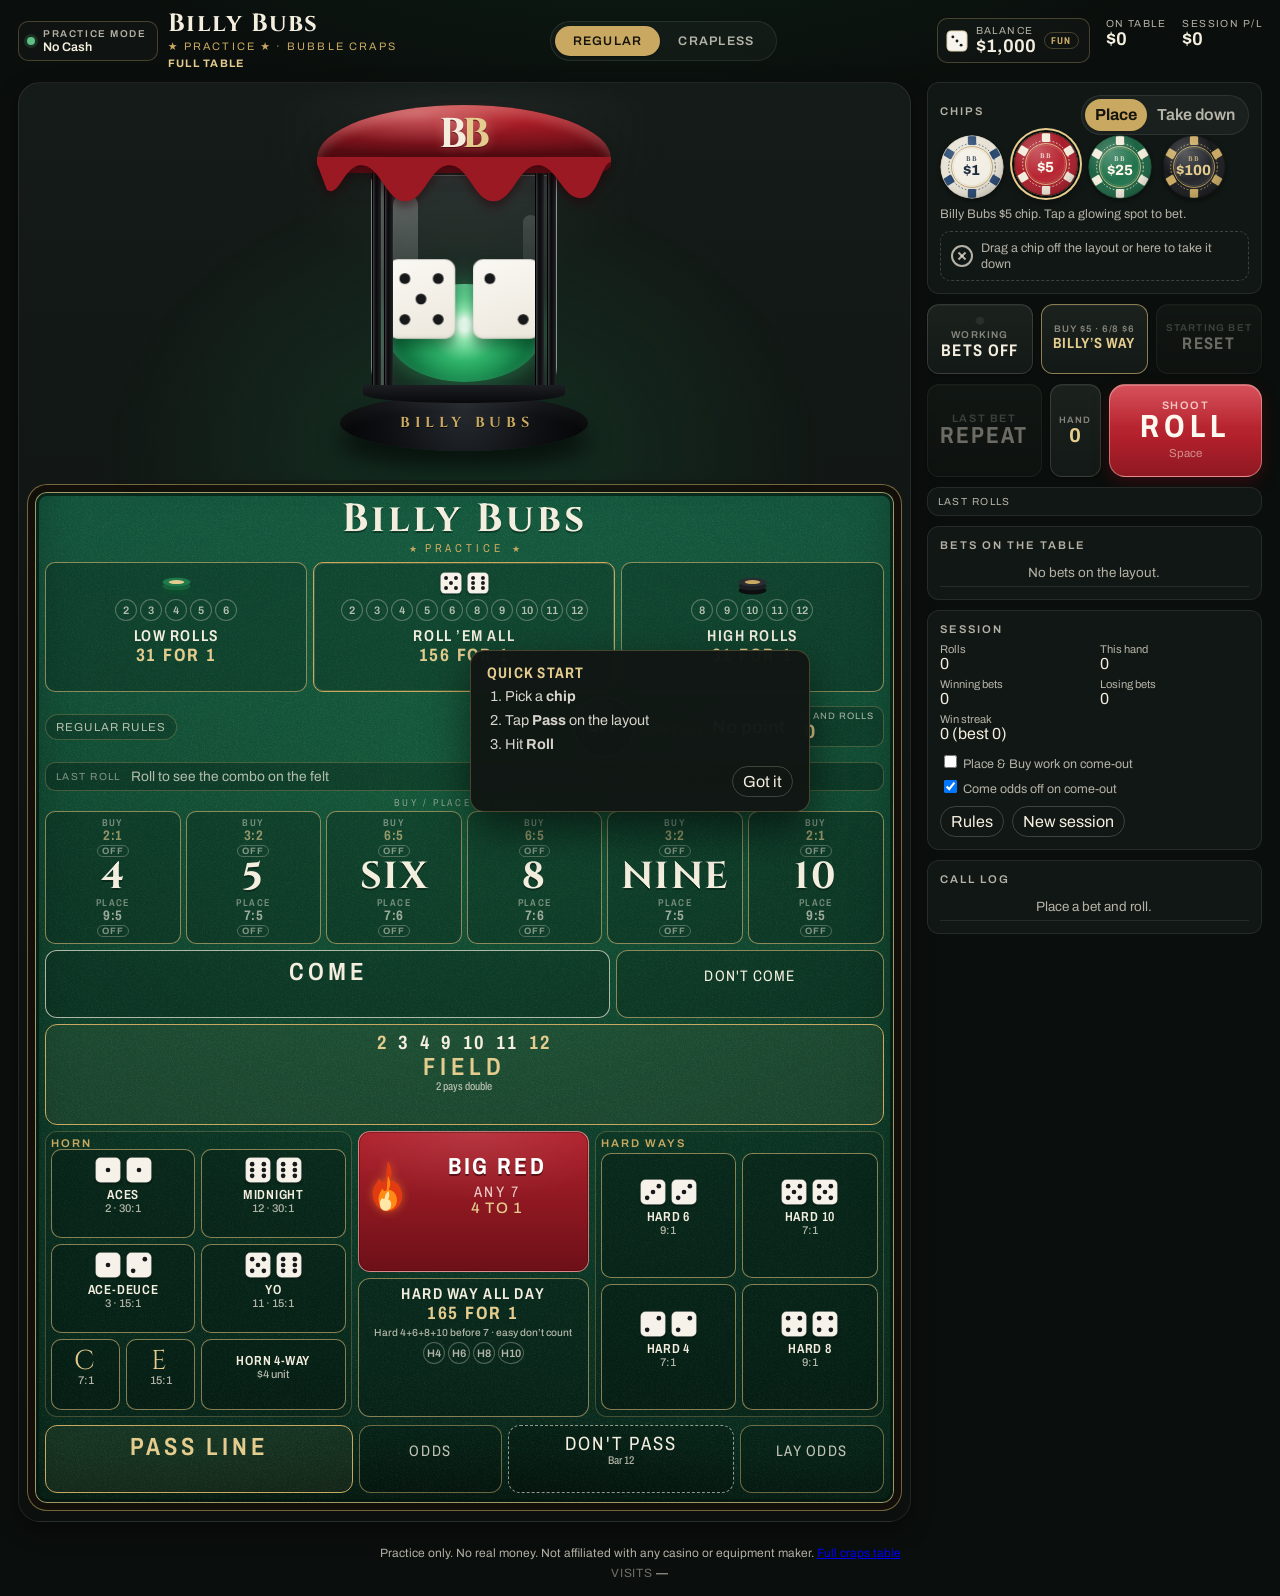
==== commit f0a8dddb: "Add a full craps practice table beside bubble craps. The new table keeps the same rules for bonuses," ====
--- a/index.html
+++ b/index.html
@@ -29,6 +29,7 @@
         <div class="brand-lockup">
           <h1>Billy Bubs</h1>
           <p class="tagline"><span aria-hidden="true">★</span> Practice <span aria-hidden="true">★</span> · Bubble Craps</p>
+          <a class="table-jump" href="table.html">Full table</a>
         </div>
       </div>
 
@@ -390,6 +391,14 @@
                       <span class="base-mark">Billy Bubs</span>
                     </div>
                     <div class="dice-total" id="dice-total">—</div>
+                    <button type="button" class="roll-btn roll-btn-side roll-btn-side-l" aria-label="Roll the dice">
+                      <svg class="roll-side-die" viewBox="0 0 24 24" aria-hidden="true"><rect x="3" y="3" width="18" height="18" rx="4.5"/><circle cx="8.2" cy="8.2" r="1.7"/><circle cx="12" cy="12" r="1.7"/><circle cx="15.8" cy="15.8" r="1.7"/></svg>
+                      <span class="roll-side-label">Roll</span>
+                    </button>
+                    <button type="button" class="roll-btn roll-btn-side roll-btn-side-r" aria-label="Roll the dice">
+                      <svg class="roll-side-die" viewBox="0 0 24 24" aria-hidden="true"><rect x="3" y="3" width="18" height="18" rx="4.5"/><circle cx="8.2" cy="8.2" r="1.7"/><circle cx="12" cy="12" r="1.7"/><circle cx="15.8" cy="15.8" r="1.7"/></svg>
+                      <span class="roll-side-label">Roll</span>
+                    </button>
                   </div>
                 </div>
               <div class="bubble-roll-dock">
@@ -489,6 +498,7 @@
 
 
     <nav class="pane-switch" id="pane-switch" aria-label="Felt or bubble">
+      <a class="pane-table-link" href="table.html">Full table</a>
       <div class="pane-switch-dots" role="tablist">
         <button type="button" class="pane-dot is-active" role="tab" id="pane-tab-felt" data-pane="felt" aria-selected="true" aria-controls="pane-felt">
           <span class="pane-pip" aria-hidden="true"></span>
@@ -503,7 +513,7 @@
     </nav>
 
     <footer class="footer">
-      <p class="footer-line">Practice only. No real money. Not affiliated with any casino or equipment maker.</p>
+      <p class="footer-line">Practice only. No real money. Not affiliated with any casino or equipment maker. <a href="table.html">Full craps table</a></p>
       <p class="site-meta visit-count" aria-live="polite">Visits <strong id="visit-count">…</strong></p>
     </footer>
 
@@ -709,6 +719,7 @@
     <script src="js/dice.js"></script>
     <script src="js/ui.js"></script>
     <script src="js/app.js"></script>
+    <script src="js/felt-pan.js"></script>
   <!-- Cloudflare Web Analytics --><script type="module" defer src="https://static.cloudflareinsights.com/beacon.min.js" data-cf-beacon='{"token": "979ed6d735ee4ae1a6fe313fb2ae3b53"}'></script><!-- End Cloudflare Web Analytics -->
 
     <script>
--- a/css/styles.css
+++ b/css/styles.css
@@ -103,6 +103,23 @@
   font-size: 0.72rem;
   letter-spacing: 0.16em;
   text-transform: uppercase;
+}
+.table-jump,
+.pane-table-link {
+  color: var(--gold);
+  font-size: 0.68rem;
+  font-weight: 700;
+  letter-spacing: 0.12em;
+  text-transform: uppercase;
+  text-decoration: none;
+}
+.table-jump {
+  display: inline-block;
+  margin-top: 4px;
+}
+.pane-table-link {
+  grid-column: 1;
+  justify-self: start;
 }
 .practice-badge,
 .fun-pill,
--- a/css/polish.css
+++ b/css/polish.css
@@ -1544,3 +1544,352 @@
     padding-right: 26px;
   }
 }
+
+/* ---------- Hotfix (Oct 1): portrait bubble fits short screens; side Roll buttons ---------- */
+/* Side Roll buttons exist only on the phone-portrait bubble screen. They carry .roll-btn, so the
+   existing ui.js wiring already binds them to the same roll action and disables them mid-roll. */
+.roll-btn-side {
+  display: none;
+}
+/* Container units (Safari 16+). Older engines keep the original fixed layout and no side buttons. */
+@supports (height: 1cqh) {
+@media (orientation: portrait) and (max-width: 700px) {
+  /* The bubble machine used fixed heights. On short screens (iPhone SE, or Safari with its
+     toolbars showing) the base overflowed onto the main Roll button and swallowed taps.
+     The stage is now a size container and the glass height comes from the space left over. */
+  .pane-bubble .bubble-stage {
+    container: bbstage / size;
+    overflow: hidden;
+  }
+  .pane-bubble .bubble-column {
+    --hood-h: 72px;
+    --glass-h: clamp(96px, calc(100cqh - 164px), 280px);
+  }
+  .pane-bubble .glass-body {
+    height: var(--glass-h);
+  }
+  /* keep the dice below the scallop when the glass is shorter */
+  .pane-bubble .dice-window {
+    padding-bottom: clamp(24px, calc(var(--glass-h) - 108px), 58px);
+  }
+
+  .roll-btn-side {
+    /* gap between the stage edge and the glass cylinder (cylinder = column minus 22px a side) */
+    --side-gap: calc((100cqw - min(260px, 72vw) + 44px) / 2);
+    --sz: clamp(44px, calc(var(--side-gap) - 6px), 56px);
+    position: absolute;
+    z-index: 6;
+    top: calc(var(--hood-h) + var(--glass-h) / 2 - var(--sz) / 2 + var(--side-nudge, 0px));
+    width: var(--sz);
+    height: var(--sz);
+    min-height: 0;
+    padding: 0;
+    display: grid;
+    place-content: center;
+    justify-items: center;
+    gap: 1px;
+    border-radius: 50%;
+    border: 1px solid rgba(255, 214, 200, 0.5);
+    background:
+      radial-gradient(circle at 50% 30%, rgba(255, 255, 255, 0.16), rgba(255, 255, 255, 0) 55%),
+      linear-gradient(180deg, var(--bb-red-hi), var(--bb-red) 60%, #8e1822);
+    box-shadow:
+      inset 0 0 0 3px rgba(142, 24, 34, 0.9),
+      inset 0 0 0 4px rgba(244, 238, 223, 0.55),
+      0 6px 14px rgba(0, 0, 0, 0.45);
+    color: #fff8ef;
+    touch-action: manipulation;
+    -webkit-tap-highlight-color: transparent;
+  }
+  .roll-btn-side-l {
+    left: calc(22px - var(--side-gap) / 2 - var(--sz) / 2);
+  }
+  .roll-btn-side-r {
+    right: calc(22px - var(--side-gap) / 2 - var(--sz) / 2);
+  }
+  .roll-btn-side:active:not(:disabled) {
+    transform: translateY(1px) scale(0.97);
+  }
+  .roll-btn-side:disabled {
+    opacity: 0.5;
+    cursor: wait;
+  }
+  .roll-side-die {
+    width: 18px;
+    height: 18px;
+  }
+  .roll-side-die rect {
+    fill: #fff8ef;
+  }
+  .roll-side-die circle {
+    fill: #8e1822;
+  }
+  .roll-side-label {
+    font-family: var(--display);
+    font-stretch: 78%;
+    font-size: 0.6rem;
+    font-weight: 800;
+    letter-spacing: 0.12em;
+    line-height: 1;
+    text-transform: uppercase;
+  }
+
+  /* Short phones: the swipe hint, Roll and hand rolls share one row so the machine gets the height. */
+  @media (max-height: 720px) {
+    .bubble-roll-dock {
+      grid-template-columns: minmax(0, 1fr) auto minmax(0, 1fr);
+      align-items: center;
+    }
+    .bubble-roll-dock > .bubble-back-hint {
+      grid-column: 1;
+      grid-row: 1;
+      justify-self: start;
+    }
+    .bubble-roll-dock > .bubble-hand {
+      grid-column: 3;
+      grid-row: 1;
+    }
+    .bubble-roll-dock > .roll-btn-pane {
+      grid-column: 2;
+      grid-row: 1;
+      width: min(210px, 52vw);
+      min-height: 56px;
+    }
+  }
+}
+/* Very short stages: slimmer hood and base so the dice still fit in the glass. */
+@container bbstage (max-height: 300px) {
+  .pane-bubble .bubble-column {
+    --hood-h: 48px;
+    --glass-h: clamp(84px, calc(100cqh - 96px), 280px);
+    --side-nudge: 6px;
+  }
+  .pane-bubble .hood-dome {
+    height: 50px;
+  }
+  .pane-bubble .hood-scallop {
+    height: 34px;
+  }
+  .pane-bubble .bubble-base {
+    height: 40px;
+  }
+  .pane-bubble .base-mark {
+    font-size: 0.7rem;
+  }
+  .pane-bubble .dice-total {
+    display: none;
+  }
+}
+}
+
+/* ---------- Pannable felt (phone landscape). Behaviour lives in js/felt-pan.js ---------- */
+.felt-pan-ctl,
+.felt-pan-fade,
+.felt-pan-swipe-edge {
+  display: none;
+}
+@media (orientation: landscape) and (max-height: 500px) and (max-width: 980px) {
+  body[data-board-pane="felt"] .felt-pan-ctl {
+    position: fixed;
+    z-index: 25;
+    top: 1px;
+    left: calc(10px + env(safe-area-inset-left, 0px));
+    height: 28px;
+    display: flex;
+    align-items: center;
+    gap: 8px;
+  }
+  .felt-pan-toggle {
+    height: 28px;
+    min-width: 76px;
+    padding: 0 12px;
+    border-radius: 999px;
+    border: 1px solid var(--bb-gold-faint);
+    background: var(--bb-panel);
+    color: var(--bb-cream);
+    font-family: var(--display);
+    font-stretch: 78%;
+    font-size: 0.68rem;
+    font-weight: 700;
+    letter-spacing: 0.1em;
+    text-transform: uppercase;
+    cursor: pointer;
+    touch-action: manipulation;
+  }
+  .felt-pan-toggle[aria-pressed="true"] {
+    border-color: var(--bb-gold);
+    color: var(--bb-gold-hi);
+  }
+  .felt-pan-map,
+  .felt-pan-hint {
+    display: none;
+  }
+  body[data-felt-view="zoom"] .felt-pan-map {
+    display: block;
+    position: relative;
+    width: 50px;
+    height: 24px;
+    border-radius: 4px;
+    border: 1px solid var(--bb-gold-faint);
+    background: linear-gradient(180deg, #0f4a31, #0a3322);
+    cursor: pointer;
+    touch-action: none;
+  }
+  .felt-pan-map-view {
+    position: absolute;
+    border: 1.5px solid var(--bb-gold-hi);
+    border-radius: 2px;
+    background: rgba(228, 204, 143, 0.18);
+    pointer-events: none;
+  }
+  .felt-pan-bank {
+    display: none;
+  }
+  body[data-felt-view="zoom"] .felt-pan-bank {
+    display: inline-flex;
+    align-items: center;
+    height: 24px;
+    padding: 0 10px;
+    border-radius: 999px;
+    border: 1px solid var(--bb-gold-faint);
+    color: var(--bb-gold-hi);
+    font-family: var(--display);
+    font-size: 0.74rem;
+    font-weight: 700;
+    font-variant-numeric: tabular-nums;
+  }
+  body[data-felt-view="zoom"] .felt-pan-bank::before {
+    content: "Balance";
+    margin-right: 6px;
+    color: var(--bb-cream-3);
+    font-size: 0.6rem;
+    font-weight: 600;
+    letter-spacing: 0.1em;
+    text-transform: uppercase;
+  }
+  body[data-felt-view="zoom"]:not(.felt-pan-used) .felt-pan-hint {
+    display: inline;
+    font-size: 0.64rem;
+    color: var(--bb-cream-3);
+    white-space: nowrap;
+  }
+
+  /* Zoomed board: a native scroll viewport with the layout rendered larger inside it. */
+  body[data-felt-view="zoom"] {
+    --pan-a: 1.14; /* extra layout room, so labels breathe */
+    --pan-s: 1.3; /* magnification (about 1.5x overall) */
+  }
+  body[data-felt-view="zoom"] .pane-felt {
+    position: relative;
+  }
+  body[data-felt-view="zoom"] .board-pager {
+    touch-action: pan-x pan-y;
+  }
+  body[data-felt-view="zoom"] .felt-fit {
+    overflow: auto;
+    overscroll-behavior: contain;
+    touch-action: pan-x pan-y;
+    -webkit-overflow-scrolling: touch;
+    scrollbar-width: none;
+    cursor: grab;
+  }
+  body[data-felt-view="zoom"] .felt-fit::-webkit-scrollbar {
+    display: none;
+  }
+  body[data-felt-view="zoom"] .felt-fit > .screen {
+    box-sizing: border-box;
+    width: calc(100% * var(--pan-a));
+    height: 100%; /* vertical: magnified only (rows were already roomy) */
+    min-height: 0;
+    max-width: none;
+    transform: scale(var(--pan-s));
+    transform-origin: 0 0;
+  }
+  body.is-felt-panning .felt-fit {
+    cursor: grabbing;
+    user-select: none;
+    -webkit-user-select: none;
+  }
+  /* "More board this way" edge fades */
+  body[data-felt-view="zoom"] .felt-pan-fade {
+    display: grid;
+    place-items: center;
+    position: absolute;
+    z-index: 4;
+    pointer-events: none;
+    opacity: 0;
+    transition: opacity 0.18s ease;
+    color: var(--bb-gold-hi);
+    font-size: 0.9rem;
+    line-height: 1;
+  }
+  body[data-felt-view="zoom"] .felt-pan-fade.is-on {
+    opacity: 1;
+  }
+  .felt-pan-fade-l,
+  .felt-pan-fade-r {
+    top: 0;
+    bottom: 0;
+    width: 22px;
+  }
+  .felt-pan-fade-l {
+    left: 0;
+    border-radius: 12px 0 0 12px;
+    background: linear-gradient(90deg, rgba(3, 14, 9, 0.82), rgba(3, 14, 9, 0));
+  }
+  .felt-pan-fade-r {
+    right: 0;
+    border-radius: 0 12px 12px 0;
+    background: linear-gradient(270deg, rgba(3, 14, 9, 0.82), rgba(3, 14, 9, 0));
+  }
+  .felt-pan-fade-t,
+  .felt-pan-fade-b {
+    left: 0;
+    right: 0;
+    height: 18px;
+  }
+  .felt-pan-fade-t {
+    top: 0;
+    border-radius: 12px 12px 0 0;
+    background: linear-gradient(180deg, rgba(3, 14, 9, 0.75), rgba(3, 14, 9, 0));
+  }
+  .felt-pan-fade-b {
+    bottom: 0;
+    border-radius: 0 0 12px 12px;
+    background: linear-gradient(0deg, rgba(3, 14, 9, 0.75), rgba(3, 14, 9, 0));
+  }
+  body[data-felt-view="zoom"] .felt-pan-fade-l::after { content: "\2039"; }
+  body[data-felt-view="zoom"] .felt-pan-fade-r::after { content: "\203A"; }
+  body[data-felt-view="zoom"] .felt-pan-fade-t::after { content: "\02C4"; font-size: 0.7rem; }
+  body[data-felt-view="zoom"] .felt-pan-fade-b::after { content: "\02C5"; font-size: 0.7rem; }
+  /* Thin right-edge strip that belongs to the pager, so a swipe there still flips to the Bubble. */
+  body[data-felt-view="zoom"] .felt-pan-swipe-edge {
+    display: block;
+    position: absolute;
+    z-index: 5;
+    top: 0;
+    right: 0;
+    bottom: 0;
+    width: 16px;
+    touch-action: pan-x;
+  }
+  /* The zoomed table extends past the visible felt, so "off the table" while dragging a chip
+     means dropping it on the dock. Show the take-down target there during a chip drag. */
+  body[data-felt-view="zoom"].is-chip-drag .chips-panel .drop-off {
+    display: flex;
+    position: fixed;
+    z-index: 40;
+    left: calc(8px + env(safe-area-inset-left, 0px));
+    right: calc(8px + env(safe-area-inset-right, 0px));
+    top: var(--bb-dock-top, auto);
+    bottom: auto;
+    height: var(--bb-dock-h, 52px);
+    margin: 0;
+    justify-content: center;
+    font-size: 0.8rem;
+    font-weight: 700;
+    background: rgba(110, 18, 24, 0.92);
+    border-color: #f0a0a0;
+    color: #ffe3e0;
+  }
+}
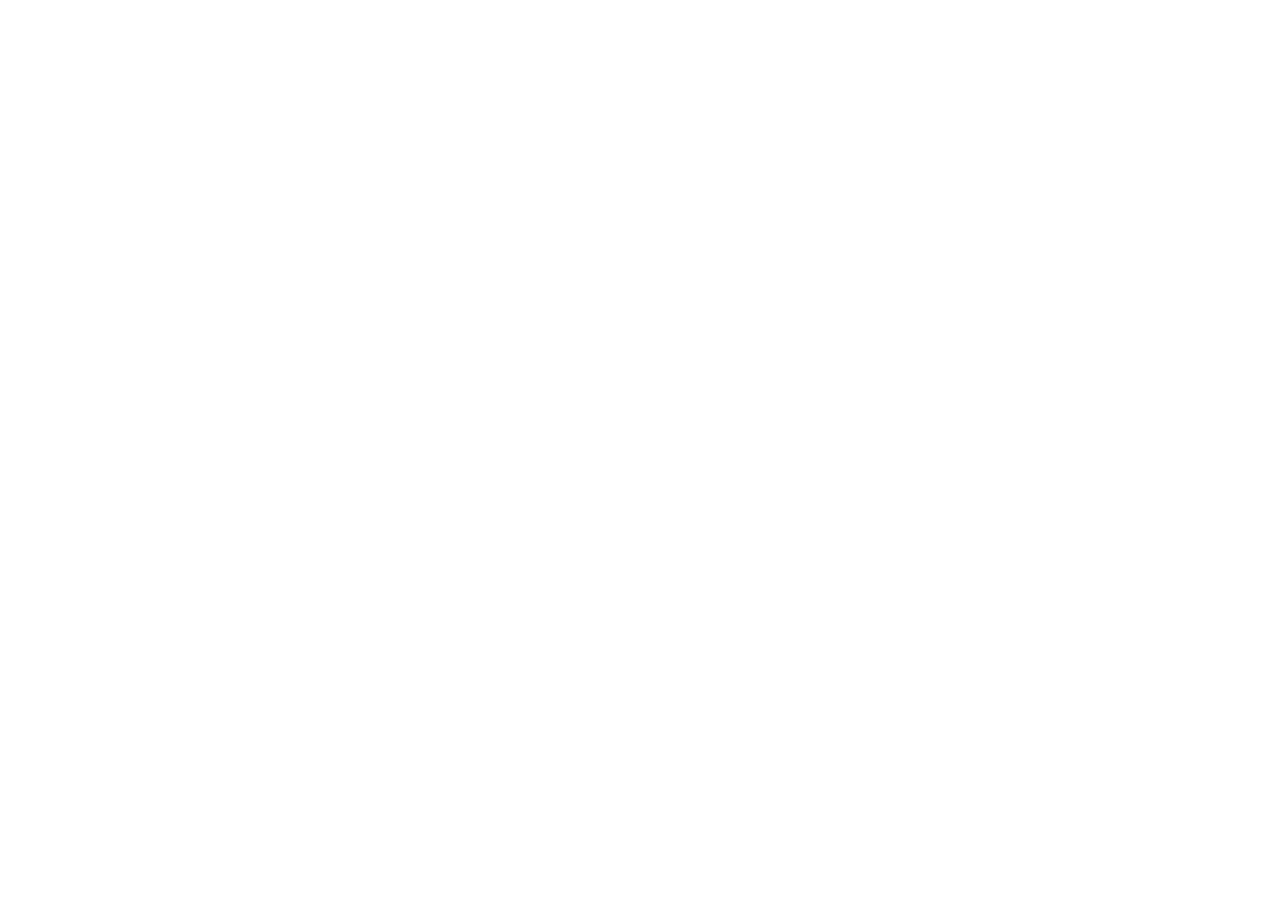
==== commit 4934a781: "Replace the published tree with redirects to billybubs-casino. This branch is only the Pages cutover" ====
--- a/index.html
+++ b/index.html
@@ -1,738 +1,22 @@
 <!DOCTYPE html>
 <html lang="en">
-  <head>
-    <meta charset="UTF-8" />
-    <meta name="viewport" content="width=device-width, initial-scale=1, viewport-fit=cover" />
-    <title>Billy Bubs Practice — Bubble Craps</title>
-    <meta name="description" content="Billy Bubs Practice — bubble craps, regular or crapless. No cash. No real money." />
-    <link rel="icon" href="favicon.svg" type="image/svg+xml" />
-    <link rel="preconnect" href="https://fonts.googleapis.com" />
-    <link rel="preconnect" href="https://fonts.gstatic.com" crossorigin />
-    <link rel="stylesheet" href="https://fonts.googleapis.com/css2?family=Archivo:wdth,wght@62..125,400..800&amp;family=Cinzel:wght@600;700&amp;display=swap" />
-    <link rel="stylesheet" href="css/styles.css" />
-    <link rel="stylesheet" href="css/polish-generated.css" />
-    <link rel="stylesheet" href="css/polish.css" />
-    <meta name="theme-color" content="#0a0e0c" />
-  </head>
-  <body data-rules="regular">
-    <a class="skip-link" href="#table">Skip to table</a>
-
-    <header class="topbar">
-      <div class="brand">
-        <div class="practice-badge">
-          <span class="practice-dot" aria-hidden="true"></span>
-          <div class="practice-copy">
-            <p class="practice-kicker">Practice Mode</p>
-            <p class="practice-cash">No Cash</p>
-          </div>
-        </div>
-        <div class="brand-lockup">
-          <h1>Billy Bubs</h1>
-          <p class="tagline"><span aria-hidden="true">★</span> Practice <span aria-hidden="true">★</span> · Bubble Craps</p>
-          <a class="table-jump" href="table.html">Full table</a>
-        </div>
-      </div>
-
-      <div class="mode-switch" role="tablist" aria-label="Rules">
-        <button type="button" class="mode-btn is-active" data-mode-target="regular" role="tab" aria-selected="true">
-          Regular
-        </button>
-        <button type="button" class="mode-btn" data-mode-target="crapless" role="tab" aria-selected="false">
-          Crapless
-        </button>
-      </div>
-
-      <div class="rack">
-        <div class="rack-stat rack-fun">
-          <svg class="fun-die" viewBox="0 0 32 32" width="22" height="22" aria-hidden="true">
-            <rect x="1.5" y="1.5" width="29" height="29" rx="6" fill="#f7f4ee" stroke="#e4d7b4" stroke-width="1.5"/>
-            <circle cx="10" cy="10" r="2.1" fill="#1a1a1a"/>
-            <circle cx="16" cy="16" r="2.1" fill="#1a1a1a"/>
-            <circle cx="22" cy="22" r="2.1" fill="#1a1a1a"/>
-          </svg>
-          <div class="rack-fun-copy">
-            <span class="k">Balance</span>
-            <strong id="bankroll">$1,000</strong>
-          </div>
-          <span class="fun-tag">FUN</span>
-        </div>
-        <div class="rack-stat">
-          <span class="k">On table</span>
-          <strong id="on-table">$0</strong>
-        </div>
-        <div class="rack-stat">
-          <span class="k">Session P/L</span>
-          <strong id="net-pl">$0</strong>
-        </div>
-      </div>
-    </header>
-
-    <main class="layout">
-      <section class="stage" aria-label="Machine">
-        <div class="cabinet">
-          <div class="board-pager" id="board-pager">
-            <div class="board-pane pane-felt" id="pane-felt" data-pane="felt" role="tabpanel" aria-labelledby="pane-tab-felt">
-              <div class="felt-fit" id="felt-fit">
-                <div class="screen" id="table">
-                    <svg class="felt-swoosh felt-swoosh-l" viewBox="0 0 160 46" aria-hidden="true">
-                      <path d="M6 38c34-4 52-26 86-32" fill="none" stroke="#e6d3a8" stroke-width="1.6" opacity="0.55"/>
-                      <path d="M6 44c40-4 62-30 104-36" fill="none" stroke="#e6d3a8" stroke-width="1.2" opacity="0.32"/>
-                    </svg>
-                    <svg class="felt-swoosh felt-swoosh-r" viewBox="0 0 160 46" aria-hidden="true">
-                      <path d="M6 38c34-4 52-26 86-32" fill="none" stroke="#e6d3a8" stroke-width="1.6" opacity="0.55"/>
-                      <path d="M6 44c40-4 62-30 104-36" fill="none" stroke="#e6d3a8" stroke-width="1.2" opacity="0.32"/>
-                    </svg>
-                    <div class="felt-header">
-                      <div class="practice-badge">
-                        <span class="practice-dot" aria-hidden="true"></span>
-                        <div class="practice-copy">
-                          <p class="practice-kicker">Practice Mode</p>
-                          <p class="practice-cash">No Cash</p>
-                        </div>
-                      </div>
-                      <div class="felt-wordmark">
-                        <p class="wordmark">Billy Bubs</p>
-                        <p class="wordmark-sub"><span aria-hidden="true">★</span> Practice <span aria-hidden="true">★</span></p>
-                      </div>
-                      <div class="fun-pill">
-                        <svg class="fun-die" viewBox="0 0 32 32" width="22" height="22" aria-hidden="true">
-                          <rect x="1.5" y="1.5" width="29" height="29" rx="6" fill="#f7f4ee" stroke="#e4d7b4" stroke-width="1.5"/>
-                          <circle cx="10" cy="10" r="2.1" fill="#1a1a1a"/>
-                          <circle cx="16" cy="16" r="2.1" fill="#1a1a1a"/>
-                          <circle cx="22" cy="22" r="2.1" fill="#1a1a1a"/>
-                        </svg>
-                        <div class="fun-copy">
-                          <span class="k">Balance</span>
-                          <strong id="felt-bankroll">$1,000</strong>
-                        </div>
-                        <span class="fun-tag">FUN</span>
-                      </div>
-                    </div>
-
-                    <div class="felt-body" id="felt-body">
-                    <div class="make-em" aria-label="Low Rolls, Roll Em All, High Rolls">
-                      <button type="button" class="spot make-spot" data-kind="small">
-                        <span class="make-accent" aria-hidden="true">
-                          <svg viewBox="0 0 42 28" width="42" height="28">
-                            <ellipse cx="21" cy="22" rx="15" ry="4.4" fill="#0d4a2e"/>
-                            <ellipse cx="21" cy="17.5" rx="15" ry="4.4" fill="#16603b"/>
-                            <ellipse cx="21" cy="13" rx="15" ry="4.6" fill="#1f7a4c"/>
-                            <ellipse cx="21" cy="13" rx="8.5" ry="2.1" fill="#e4cc8f"/>
-                          </svg>
-                        </span>
-                        <span class="lamps" data-progress="small"></span>
-                        <span class="make-title">Low Rolls</span>
-                        <span class="for-pay">31 FOR 1</span>
-                        <span class="spot-amt"></span>
-                      </button>
-                      <button type="button" class="spot make-spot make-all" data-kind="all">
-                        <span class="make-accent make-dice" aria-hidden="true">
-                          <span class="hw-die" data-face="5"></span>
-                          <span class="hw-die" data-face="6"></span>
-                        </span>
-                        <span class="lamps lamps-all" data-progress="all"></span>
-                        <span class="make-title">Roll ’Em All</span>
-                        <span class="for-pay">156 FOR 1</span>
-                        <span class="spot-amt"></span>
-                      </button>
-                      <button type="button" class="spot make-spot" data-kind="tall">
-                        <span class="make-accent" aria-hidden="true">
-                          <svg viewBox="0 0 42 28" width="42" height="28">
-                            <ellipse cx="21" cy="22" rx="15" ry="4.4" fill="#0d0e10"/>
-                            <ellipse cx="21" cy="17.5" rx="15" ry="4.4" fill="#1c1e22"/>
-                            <ellipse cx="21" cy="13" rx="15" ry="4.6" fill="#2a2d33"/>
-                            <ellipse cx="21" cy="13" rx="8.5" ry="2.1" fill="#c9a961"/>
-                          </svg>
-                        </span>
-                        <span class="lamps" data-progress="tall"></span>
-                        <span class="make-title">High Rolls</span>
-                        <span class="for-pay">31 FOR 1</span>
-                        <span class="spot-amt"></span>
-                      </button>
-                    </div>
-
-                    <div class="point-bar">
-                      <div class="puck-board">
-                        <div class="puck" id="puck" data-on="false">
-                          <span class="puck-off">OFF</span>
-                          <span class="puck-on">ON</span>
-                        </div>
-                        <div class="point-readout">
-                          <span class="k" id="phase-label">Come-out</span>
-                          <strong id="point-label">No point</strong>
-                        </div>
-                        <div class="hand-rolls" id="hand-rolls" title="Rolls this shooter hand (resets after seven-out)">
-                          <span class="k">Hand rolls</span>
-                          <strong id="hand-rolls-count">0</strong>
-                        </div>
-                      </div>
-                      <div class="rules-pill" id="rules-pill">Regular rules</div>
-                    </div>
-
-                    <div class="last-roll" id="last-roll" aria-live="polite">
-                      <span class="k">Last roll</span>
-                      <div class="last-roll-body is-empty" id="last-roll-body">
-                        <span class="last-roll-empty">Roll to see the combo on the felt</span>
-                      </div>
-                    </div>
-
-                    <p class="numbers-kicker">Buy / Place numbers</p>
-                    <div class="numbers" id="numbers"></div>
-
-                    <div class="lines come-band">
-                      <button type="button" class="spot come" data-kind="come">
-                        Come
-                        <span class="spot-amt"></span>
-                      </button>
-                      <button type="button" class="spot dont-come regular-only" data-kind="dontCome">
-                        Don't Come
-                        <span class="spot-amt"></span>
-                      </button>
-                    </div>
-
-                    <button type="button" class="spot field" data-kind="field">
-                      <span class="field-nums">
-                        <em>2</em> <span>3</span> <span>4</span> <span>9</span> <span>10</span> <span>11</span> <em>12</em>
-                      </span>
-                      <span class="field-title">Field</span>
-                      <span class="field-pays">2 pays double</span>
-                      <span class="spot-amt"></span>
-                    </button>
-
-                    <div class="prop-cluster">
-                      <div class="horn-block">
-                          <div class="rail-label">Horn</div>
-                          <div class="horn-grid">
-                            <button type="button" class="spot hop-spot" data-kind="hop" data-number="2">
-                              <span class="hw-pair" aria-hidden="true">
-                                <span class="hw-die" data-face="1"></span>
-                                <span class="hw-die" data-face="1"></span>
-                              </span>
-                              <span class="hw-name">Aces</span>
-                              <small>2 · 30:1</small>
-                              <span class="spot-amt"></span>
-                            </button>
-                            <button type="button" class="spot hop-spot" data-kind="hop" data-number="12">
-                              <span class="hw-pair" aria-hidden="true">
-                                <span class="hw-die" data-face="6"></span>
-                                <span class="hw-die" data-face="6"></span>
-                              </span>
-                              <span class="hw-name">Midnight</span>
-                              <small>12 · 30:1</small>
-                              <span class="spot-amt"></span>
-                            </button>
-                            <button type="button" class="spot hop-spot" data-kind="hop" data-number="3">
-                              <span class="hw-pair" aria-hidden="true">
-                                <span class="hw-die" data-face="1"></span>
-                                <span class="hw-die" data-face="2"></span>
-                              </span>
-                              <span class="hw-name">Ace-deuce</span>
-                              <small>3 · 15:1</small>
-                              <span class="spot-amt"></span>
-                            </button>
-                            <button type="button" class="spot hop-spot" data-kind="hop" data-number="11">
-                              <span class="hw-pair" aria-hidden="true">
-                                <span class="hw-die" data-face="5"></span>
-                                <span class="hw-die" data-face="6"></span>
-                              </span>
-                              <span class="hw-name">Yo</span>
-                              <small>11 · 15:1</small>
-                              <span class="spot-amt"></span>
-                            </button>
-                          </div>
-                          <div class="ce-row">
-                            <button type="button" class="spot prop ce-spot" data-kind="anyCraps">
-                              <span class="ce-letter">C</span>
-                              <small>7:1</small>
-                              <span class="spot-amt"></span>
-                            </button>
-                            <button type="button" class="spot prop ce-spot" data-kind="eleven">
-                              <span class="ce-letter">E</span>
-                              <small>15:1</small>
-                              <span class="spot-amt"></span>
-                            </button>
-                            <button type="button" class="spot prop horn-spot" data-kind="horn">
-                              <span class="hw-name">Horn 4-way</span>
-                              <small>$4 unit</small>
-                              <span class="spot-amt"></span>
-                            </button>
-                          </div>
-                        </div>
-                      <div class="prop-middle">
-                        <button type="button" class="spot any7-hero" data-kind="any7" aria-label="Big Red, any seven, 4 to 1">
-                            <svg class="any7-flame" viewBox="0 0 64 88" aria-hidden="true">
-                              <path fill="#e23b12" d="M32 4c8 16 6 24 2 32 10-2 18 8 20 20 2 16-10 28-22 28S8 72 8 56c0-10 6-16 10-24 4 8 8 8 10 4C30 24 30 14 32 4z"/>
-                              <path fill="#ff8a14" d="M32 28c5 10 4 16 1 22 6 0 12 6 13 14 1 10-6 18-14 18s-15-8-15-18c0-6 3-10 6-16 3 5 5 5 7 2 1-8 1-16 2-22z"/>
-                              <path fill="#ffe7a8" d="M33 52c2 6 1 10-1 13 3 1 5 4 5 8 0 6-4 10-9 10s-9-5-9-11c0-4 2-7 4-9 1 2 3 2 4 0 0-4 2-8 6-11z"/>
-                            </svg>
-                            <span class="any7-copy">
-                              <span class="any7-title">Big Red</span>
-                              <span class="any7-sub">Any 7</span>
-                              <small>4 to 1</small>
-                            </span>
-                            <span class="spot-amt"></span>
-                          </button>
-                        <button type="button" class="spot make-spot hard-all-day" data-kind="hardAllDay">
-                            <span class="make-title">Hard Way All Day</span>
-                            <span class="for-pay">165 FOR 1</span>
-                            <small>Hard 4+6+8+10 before 7 · easy don’t count</small>
-                            <span class="lamps" data-progress="hardAllDay"></span>
-                            <span class="spot-amt"></span>
-                          </button>
-                      </div>
-                      <div class="hardway-rail">
-                          <div class="rail-label">Hard Ways</div>
-                          <div class="hardway-spots">
-                            <button type="button" class="spot hard-spot" data-kind="hardway" data-number="6">
-                              <span class="hw-pair" aria-hidden="true">
-                                <span class="hw-die" data-face="3"></span>
-                                <span class="hw-die" data-face="3"></span>
-                              </span>
-                              <span class="hw-name">Hard 6</span>
-                              <small>9:1</small>
-                              <span class="spot-amt"></span>
-                            </button>
-                            <button type="button" class="spot hard-spot" data-kind="hardway" data-number="10">
-                              <span class="hw-pair" aria-hidden="true">
-                                <span class="hw-die" data-face="5"></span>
-                                <span class="hw-die" data-face="5"></span>
-                              </span>
-                              <span class="hw-name">Hard 10</span>
-                              <small>7:1</small>
-                              <span class="spot-amt"></span>
-                            </button>
-                            <button type="button" class="spot hard-spot" data-kind="hardway" data-number="4">
-                              <span class="hw-pair" aria-hidden="true">
-                                <span class="hw-die" data-face="2"></span>
-                                <span class="hw-die" data-face="2"></span>
-                              </span>
-                              <span class="hw-name">Hard 4</span>
-                              <small>7:1</small>
-                              <span class="spot-amt"></span>
-                            </button>
-                            <button type="button" class="spot hard-spot" data-kind="hardway" data-number="8">
-                              <span class="hw-pair" aria-hidden="true">
-                                <span class="hw-die" data-face="4"></span>
-                                <span class="hw-die" data-face="4"></span>
-                              </span>
-                              <span class="hw-name">Hard 8</span>
-                              <small>9:1</small>
-                              <span class="spot-amt"></span>
-                            </button>
-                          </div>
-                        </div>
-                    </div>
-
-                    <div class="pass-row pass-bottom">
-                      <button type="button" class="spot pass" data-kind="pass">
-                        Pass Line
-                        <span class="spot-amt"></span>
-                      </button>
-                      <button type="button" class="spot odds" data-kind="passOdds">
-                        Odds
-                        <span class="spot-amt"></span>
-                      </button>
-                      <button type="button" class="spot dont-pass regular-only" data-kind="dontPass">
-                        Don't Pass
-                        <span class="dont-pass-note">Bar 12</span>
-                        <span class="spot-amt"></span>
-                      </button>
-                      <button type="button" class="spot odds regular-only" data-kind="dontPassOdds">
-                        Lay Odds
-                        <span class="spot-amt"></span>
-                      </button>
-                    </div>
-                    </div>
-                  </div>
-              </div>
-            </div>
-            <div class="board-pane pane-bubble" id="pane-bubble" data-pane="bubble" role="tabpanel" aria-labelledby="pane-tab-bubble">
-              <div class="bubble-stage">
-                  <div class="bubble-ambient" aria-hidden="true"></div>
-                  <div class="bubble-column">
-                    <div class="bubble-hood" aria-hidden="true">
-                      <div class="hood-dome">
-                        <span class="hood-monogram" aria-label="BB">
-                          <span class="bb-letter bb-b1">B</span>
-                          <span class="bb-letter bb-b2">B</span>
-                        </span>
-                      </div>
-                      <svg class="hood-scallop" viewBox="0 0 240 56" preserveAspectRatio="none">
-                        <path
-                          d="M0 0 H240 V6
-                          C232 6 230 48 216 50
-                          C200 52 196 10 180 10
-                          C164 10 160 54 144 54
-                          C128 54 124 10 108 10
-                          C92 10 88 54 72 54
-                          C56 54 52 10 36 10
-                          C22 10 18 50 8 40
-                          L0 8 Z"
-                        />
-                      </svg>
-                    </div>
-                    <div class="bubble-cylinder">
-                      <span class="post post-l1" aria-hidden="true"></span>
-                      <span class="post post-l2" aria-hidden="true"></span>
-                      <span class="post post-r1" aria-hidden="true"></span>
-                      <span class="post post-r2" aria-hidden="true"></span>
-                      <div class="glass-body">
-                        <div class="glass-shine" aria-hidden="true"></div>
-                        <div class="glass-shine shine-r" aria-hidden="true"></div>
-                        <div class="bubble-floor"></div>
-                        <div class="dice-window" aria-live="polite">
-                          <div class="die-scene" id="die1" data-face="5" aria-label="Die showing 5"></div>
-                          <div class="die-scene" id="die2" data-face="2" aria-label="Die showing 2"></div>
-                        </div>
-                      </div>
-                    </div>
-                    <div class="bubble-collar"></div>
-                    <div class="bubble-base">
-                      <span class="base-mark">Billy Bubs</span>
-                    </div>
-                    <div class="dice-total" id="dice-total">—</div>
-                    <button type="button" class="roll-btn roll-btn-side roll-btn-side-l" aria-label="Roll the dice">
-                      <svg class="roll-side-die" viewBox="0 0 24 24" aria-hidden="true"><rect x="3" y="3" width="18" height="18" rx="4.5"/><circle cx="8.2" cy="8.2" r="1.7"/><circle cx="12" cy="12" r="1.7"/><circle cx="15.8" cy="15.8" r="1.7"/></svg>
-                      <span class="roll-side-label">Roll</span>
-                    </button>
-                    <button type="button" class="roll-btn roll-btn-side roll-btn-side-r" aria-label="Roll the dice">
-                      <svg class="roll-side-die" viewBox="0 0 24 24" aria-hidden="true"><rect x="3" y="3" width="18" height="18" rx="4.5"/><circle cx="8.2" cy="8.2" r="1.7"/><circle cx="12" cy="12" r="1.7"/><circle cx="15.8" cy="15.8" r="1.7"/></svg>
-                      <span class="roll-side-label">Roll</span>
-                    </button>
-                  </div>
-                </div>
-              <div class="bubble-roll-dock">
-                <p class="bubble-back-hint"><span aria-hidden="true">‹</span> Swipe left back to felt</p>
-                <div class="bubble-hand" title="Rolls this shooter hand">
-                  <span class="k">Hand rolls</span>
-                  <strong id="hand-rolls-count-bubble">0</strong>
-                </div>
-                <button type="button" class="roll-btn roll-btn-pane" id="roll-btn-pane">
-                  <span class="roll-kicker">Shoot</span>
-                  <span class="roll-label">Roll</span>
-                </button>
-              </div>
-            </div>
-          </div>
-        </div>
-      </section>
-
-      <aside class="console" aria-label="Controls">
-        <div class="panel chips-panel">
-          <div class="panel-h">
-            <h2>Chips</h2>
-            <div class="action-toggle" role="group" aria-label="Bet action">
-              <button type="button" id="btn-add" class="is-active">Place</button>
-              <button type="button" id="btn-take">Take down</button>
-            </div>
-          </div>
-          <div class="chips" id="chips"></div>
-          <p class="hint" id="chip-hint">Select a chip, then tap a bet on the layout.</p>
-          <div class="drop-off" id="drop-off" aria-label="Take down zone">
-            <span class="drop-ico" aria-hidden="true"></span>
-            <span>Drag a chip off the layout or here to take it down</span>
-          </div>
-        </div>
-
-        <div class="machine-keys">
-          <button type="button" class="machine-key bets-off-btn" id="bets-off-btn" aria-pressed="false">
-            <span class="key-lamp" aria-hidden="true"></span>
-            <span class="key-kicker" id="bets-off-kicker">Working</span>
-            <span class="key-label">BETS OFF</span>
-          </button>
-          <button type="button" class="machine-key across-btn" id="across-btn" title="Billy’s Way — Buy 2,3,4,5,9,10,11,12; Place 6 and 8 at chip × 6/5" aria-label="Billy’s Way">
-            <span class="key-kicker" id="across-kicker">Buy $5 · 6/8 $6</span>
-            <span class="key-label">BILLY’S WAY</span>
-          </button>
-          <button type="button" class="machine-key start-bet-btn is-disabled" id="start-bet-btn" aria-disabled="true">
-            <span class="key-kicker">Starting bet</span>
-            <span class="key-label">RESET</span>
-          </button>
-        </div>
-
-        <div class="shoot-row">
-          <button type="button" class="repeat-btn is-disabled" id="repeat-btn" aria-disabled="true">
-            <span class="repeat-kicker">Last bet</span>
-            <span class="repeat-label">REPEAT</span>
-          </button>
-          <div class="hand-rolls-shoot" id="hand-rolls-shoot" title="Rolls this shooter hand" aria-live="polite">
-            <span class="k">Hand</span>
-            <strong id="hand-rolls-count-shoot">0</strong>
-          </div>
-          <button type="button" class="roll-btn" id="roll-btn">
-            <span class="roll-kicker">Shoot</span>
-            <span class="roll-label">Roll</span>
-            <span class="roll-hotkey">Space</span>
-          </button>
-        </div>
-
-        <div class="history-strip">
-          <span class="k">Last rolls</span>
-          <div class="history-rail" id="history-rail" aria-label="Recent rolls"></div>
-        </div>
-
-        <div class="panel">
-          <h2>Bets on the table</h2>
-          <ul class="bet-list" id="bet-list"></ul>
-        </div>
-
-        <div class="panel stats-panel">
-          <h2>Session</h2>
-          <dl class="stats" id="stats"></dl>
-          <div class="options">
-            <label><input type="checkbox" id="opt-place-comeout" /> Place &amp; Buy work on come-out</label>
-            <label><input type="checkbox" id="opt-come-odds" checked /> Come odds off on come-out</label>
-          </div>
-          <div class="session-actions">
-            <button type="button" class="ghost" id="btn-help">Rules</button>
-            <button type="button" class="ghost" id="btn-reset">New session</button>
-          </div>
-        </div>
-
-        <div class="panel log-panel">
-          <h2>Call log</h2>
-          <ol class="log" id="log"></ol>
-        </div>
-      </aside>
-    </main>
-
-
-    <nav class="pane-switch" id="pane-switch" aria-label="Felt or bubble">
-      <a class="pane-table-link" href="table.html">Full table</a>
-      <div class="pane-switch-dots" role="tablist">
-        <button type="button" class="pane-dot is-active" role="tab" id="pane-tab-felt" data-pane="felt" aria-selected="true" aria-controls="pane-felt">
-          <span class="pane-pip" aria-hidden="true"></span>
-          Felt
-        </button>
-        <button type="button" class="pane-dot" role="tab" id="pane-tab-bubble" data-pane="bubble" aria-selected="false" aria-controls="pane-bubble">
-          <span class="pane-pip" aria-hidden="true"></span>
-          Bubble
-        </button>
-      </div>
-      <span class="pane-swipe-hint"><span class="swipe-chevron" aria-hidden="true">⌃</span>swipe</span>
-    </nav>
-
-    <footer class="footer">
-      <p class="footer-line">Practice only. No real money. Not affiliated with any casino or equipment maker. <a href="table.html">Full craps table</a></p>
-      <p class="site-meta visit-count" aria-live="polite">Visits <strong id="visit-count">…</strong></p>
-    </footer>
-
-    <aside class="coach-card" id="coach-card" hidden>
-      <h2>Quick start</h2>
-      <ol class="coach-steps">
-        <li>Pick a <strong>chip</strong></li>
-        <li>Tap <strong>Pass</strong> on the layout</li>
-        <li>Hit <strong>Roll</strong></li>
-      </ol>
-      <div class="coach-actions">
-        <button type="button" class="ghost" id="coach-dismiss">Got it</button>
-      </div>
-    </aside>
-
-    <div class="toasts" id="toasts" aria-live="polite"></div>
-
-    <dialog class="drawer" id="help">
-      <form method="dialog" class="drawer-inner">
-        <header>
-          <h2>How this machine works</h2>
-          <button type="submit" class="ghost" value="close">Close</button>
-        </header>
-        <div class="help-body">
-          <section>
-            <h3>One cabinet, two rule sets</h3>
-            <p>
-              This is a bubble-craps practice screen. Toggle <strong>Regular</strong> or <strong>Crapless</strong> without
-              leaving the machine. Switching rules picks up the table and keeps your credits. Rolls are always
-              fair random 1–6, like a real bubble machine — there is no dice picker.
-            </p>
-          </section>
-          <section>
-            <h3>Regular</h3>
-            <p>
-              Come-out: <strong>7 or 11</strong> wins Pass; <strong>2, 3, 12</strong> are craps (Pass loses).
-              4, 5, 6, 8, 9, 10 set a point. Then hit that point before a 7. Don't Pass bars 12 (push).
-            </p>
-          </section>
-          <section>
-            <h3>Crapless</h3>
-            <p>
-              Come-out <strong>7</strong> wins Pass. <strong>2, 3, 11, and 12 are points</strong> along with 4–6 and 8–10.
-              No automatic craps. Don't Pass / Don't Come are not offered. Place 2 / 3 / 11 / 12 are available.
-            </p>
-          </section>
-          <section>
-            <h3>Low Rolls / High Rolls / Roll ’Em All — practice pays</h3>
-            <p>Always working. Numbers count after you post. A 7 before the set completes loses. You may take them down.</p>
-            <ul>
-              <li><strong>Low Rolls</strong> — 2, 3, 4, 5, 6 before 7. <strong>31 FOR 1</strong> ($31 returned per $1, includes stake)</li>
-              <li><strong>High Rolls</strong> — 8, 9, 10, 11, 12 before 7. <strong>31 FOR 1</strong></li>
-              <li><strong>Roll ’Em All</strong> — every total except 7 before a 7. <strong>156 FOR 1</strong></li>
-            </ul>
-            <p>Fixed practice schedule, not a casino progressive. Real machines vary.</p>
-          </section>
-          <section>
-            <h3>Hard Way All Day (side wager)</h3>
-            <p>
-              Sits in the middle of the prop cluster, under Big Red and between the Horn and the hardways. Separate from the single Hard 4/6/8/10 bets. Wins only if
-              <strong>Hard 4, Hard 6, Hard 8, and Hard 10</strong> all appear (matching dice) before a 7. Soft/easy
-              4, 6, 8, or 10 do not count and do not lose the bet. A 7 before the set is complete loses.
-              <strong>165 FOR 1</strong> ($165 returned per $1, includes stake → $164 profit). Dealer Envy is not
-              offered in this practice build.
-            </p>
-          </section>
-          <section>
-            <h3>Single hardways, Horn, C, and E</h3>
-            <p>
-              Horn legs sit left in a 2×2 (Aces and Midnight over Ace-deuce and Yo), with C, E, and Horn 4-way
-              under that block. The middle column is <strong>Big Red</strong> (any 7, no seven-dice art — table
-              etiquette) stacked above <strong>Hard Way All Day</strong>. Hardways sit right in a 2×2 (Hard 6 &amp; 10
-              over Hard 4 &amp; 8). Pass Line and Don't Pass run along the bottom of the felt. Come and Don't Come
-              are the only bets in the come band. Hard 4 / 6 / 8 / 10 stay up until a hard win (paid, bet stays), a 7,
-              the easy way, or you take them down. One-roll props repeat after a win like a machine.
-            </p>
-            <ul>
-              <li><strong>Hard 6 / Hard 8</strong> — 9:1 · <strong>Hard 4 / Hard 10</strong> — 7:1</li>
-              <li><strong>Big Red</strong> — any 7. <strong>4:1</strong></li>
-              <li><strong>Aces (2)</strong> / <strong>Midnight (12)</strong> — 30:1 on the winning dollar</li>
-              <li><strong>Ace-deuce (3)</strong> / <strong>Yo (11)</strong> — 15:1</li>
-              <li><strong>C · Any Craps</strong> — 2, 3, or 12. <strong>7:1</strong></li>
-              <li><strong>E · Eleven (Yo)</strong> — 11 only. <strong>15:1</strong></li>
-              <li><strong>Horn 4-way</strong> — 2, 3, 11, 12. A $4 unit: 2/12 pay 30:1 on the $1 that hits (net +$27); 3/11 pay 15:1 (net +$12). Posted in $4 units.</li>
-            </ul>
-          </section>
-          <section>
-            <h3>Buy vs Place</h3>
-            <p>
-              Each point number has <strong>Buy above</strong> and <strong>Place below</strong>. Both stay up after a hit
-              and lose on 7. Off on the come-out unless you check “Place &amp; Buy work on come-out.”
-              <strong>BETS OFF</strong> also parks Place and Buy so a 7 or number hit neither pays nor takes them down.
-            </p>
-            <ul>
-              <li><strong>Place</strong> — 4/10 = 9:5 · 5/9 = 7:5 · 6/8 = 7:6. Crapless Place 2/12 = 11:2 · 3/11 = 11:4.</li>
-              <li>
-                <strong>Buy</strong> — true odds: 4/10 = 2:1 · 5/9 = 3:2 · 6/8 = 6:5. Crapless Buy 2/12 = 6:1 · 3/11 = 3:1.
-              </li>
-              <li>
-                Buy vig is <strong>5% of the buy stake, taken on a win only</strong> (not charged when you post, and not
-                charged if the bet loses). Example: $20 Buy 4 pays $40 true odds minus $1 vig → <strong>$39 profit</strong>;
-                the $20 stays up.
-              </li>
-            </ul>
-          </section>
-          <section>
-            <h3>Bets Off</h3>
-            <p>
-              <strong>BETS OFF</strong> is a machine-style toggle. Pressed and lit means Place and Buy are
-              <strong>off</strong>: they do not win or lose on the next 7 or number hit, and the chips stay
-              on the layout until you turn them back on. Same idea as calling “bets off” on a live table.
-            </p>
-            <ul>
-              <li><strong>Covered:</strong> Place and Buy on every number (Regular 4–6 / 8–10; Crapless also 2, 3, 11, 12).</li>
-              <li><strong>Not covered:</strong> Pass, Don't Pass, Come, Don't Come, Field, hardways, Hard Way All Day, Big Red, Horn, hops, C, E, Low/High/All. Those still win and lose as usual.</li>
-              <li>Come-out still treats Place/Buy as off unless you check “Place &amp; Buy work on come-out” <em>and</em> Bets Off is not lit.</li>
-            </ul>
-          </section>
-          <section>
-            <h3>Billy’s Way</h3>
-            <p>
-              <strong>BILLY’S WAY</strong> posts the <strong>selected chip</strong> as
-              <strong>Buy</strong> on 2, 3, 4, 5, 9, 10, 11, and 12 (whichever your rules offer — Crapless
-              includes 2/3/11/12; Regular buys 4, 5, 9, 10), and <strong>Place</strong> on 6 and 8 at
-              <strong>chip × 6/5</strong> (e.g. $5 chip → Buy $5 on the buys, Place $6 on 6 and on 8).
-            </p>
-            <p>
-              Each press <strong>stacks one unit</strong> on those spots. Numbers you cannot afford are
-              skipped. A toast lists what posted and any shortfall.
-            </p>
-          </section>
-          <section>
-            <h3>Reset to starting bet</h3>
-            <p>
-              The machine snapshots your layout on the <strong>first come-out roll with bets up</strong>
-              this hand. That is the starting bet. A new hand (and a new snapshot) begins after a
-              <strong>seven-out</strong>, a new session, or a rules switch.
-            </p>
-            <p>
-              <strong>RESET</strong> takes down extra removable bets and re-posts that starting set, skipping
-              anything locked or too expensive for the current credits and phase. It is not
-              <strong>REPEAT</strong>: Repeat is the previous roll’s set; Reset is the opening layout of
-              the hand.
-            </p>
-          </section>
-          <section>
-            <h3>Repeat last bet</h3>
-            <p>
-              <strong>REPEAT</strong> re-posts the last committed wager set — the bets that were on the layout
-              when you last rolled, or the last chips you placed. It deducts from credits, skips anything you
-              cannot afford, and skips bets that are illegal in the current phase (Pass during a point, Come
-              on the come-out, and so on). If there is nothing to put back, the button stays dim and shows
-              a short “Nothing to repeat” note.
-            </p>
-          </section>
-          <section>
-            <h3>Last roll and history</h3>
-            <p>
-              After each roll the <strong>dice combo</strong> (both faces and the total, e.g. 3–4 = 7) shows
-              on the felt above the numbers — not only in the bubble. A vertical phone opens on the
-              <strong>bubble hood</strong> (dice and Roll); swipe to the felt, which scrolls. Turn sideways and the
-              <strong>felt</strong> fills the screen; swipe to the bubble for the dice and Roll, then swipe back.
-              Felt and Bubble dots work in either orientation. Matching dice are marked Hard. The <strong>last-rolls rail</strong>
-              sits under Repeat / Roll and shows each combo, not just the total. Big Red never shows
-              seven-dice art (table etiquette).
-            </p>
-          </section>
-          <section>
-            <h3>Take a bet down</h3>
-            <p>
-              Use <strong>Take down</strong> and tap a chip, or <strong>drag the chip off the layout</strong>
-              (or onto the take-down tray). Same lock rules either way: Pass and Don't Pass stay until they
-              resolve; Come / Don't Come points cannot be picked up. Place, Buy, odds, hardways, and one-roll
-              props refund to credits when they come off.
-            </p>
-          </section>
-          <section>
-            <h3>Other pays</h3>
-            <ul>
-              <li>Pass / Come / Don't — even money</li>
-              <li>Pass odds: 4 &amp; 10 = 2:1 · 5 &amp; 9 = 3:2 · 6 &amp; 8 = 6:5 · crapless 2/12 = 6:1 · 3/11 = 3:1</li>
-              <li>Place 4/10 = 9:5 · 5/9 = 7:5 · 6/8 = 7:6 · crapless 2/12 = 11:2 · 3/11 = 11:4</li>
-              <li>Field: 3, 4, 9, 10, 11 even; 2 and 12 pay 2:1</li>
-              <li>Hard 4/10 = 7:1 · Hard 6/8 = 9:1 · Hard Way All Day = 165 FOR 1</li>
-              <li>Big Red (any 7) = 4:1 · Any Craps (C) = 7:1 · Eleven / Yo (E) = 15:1</li>
-            </ul>
-          </section>
-        </div>
-      </form>
-    </dialog>
-
-    <dialog class="modal" id="confirm">
-      <form method="dialog" class="modal-inner">
-        <p id="confirm-text"></p>
-        <div class="modal-actions">
-          <button type="submit" class="ghost" value="cancel">Cancel</button>
-          <button type="submit" class="solid" value="ok" id="confirm-ok">Continue</button>
-        </div>
-      </form>
-    </dialog>
-
-    <script src="js/engine.js"></script>
-    <script src="js/dice.js"></script>
-    <script src="js/ui.js"></script>
-    <script src="js/app.js"></script>
-    <script src="js/felt-pan.js"></script>
-  <!-- Cloudflare Web Analytics --><script type="module" defer src="https://static.cloudflareinsights.com/beacon.min.js" data-cf-beacon='{"token": "979ed6d735ee4ae1a6fe313fb2ae3b53"}'></script><!-- End Cloudflare Web Analytics -->
-
-    <script>
-      (function () {
-        var el = document.getElementById("visit-count");
-        if (!el) return;
-        fetch("https://abacus.jasoncameron.dev/hit/billy-bubs-practice/visits")
-          .then(function (r) { return r.json(); })
-          .then(function (d) {
-            el.textContent = Number(d && d.value != null ? d.value : 0).toLocaleString("en-US");
-          })
-          .catch(function () { el.textContent = "—"; });
-      })();
-    </script>
+<head>
+  <meta charset="utf-8">
+  <meta name="robots" content="noindex">
+  <meta http-equiv="refresh" content="0; url=https://wjenson27-cpu.github.io/billybubs-casino/bubble-craps/">
+  <title>Redirecting to Bubble Craps</title>
+  <script>
+    (function () {
+      var dest = "https://wjenson27-cpu.github.io/billybubs-casino/bubble-craps/" + location.search + location.hash;
+      var meta = document.querySelector('meta[http-equiv="refresh"]');
+      if (meta) meta.setAttribute("content", "0; url=" + dest);
+      var link = document.querySelector("a[data-fallback]");
+      if (link) link.href = dest;
+      location.replace(dest);
+    })();
+  </script>
+</head>
+<body>
+  <p>This page has moved. <a data-fallback href="https://wjenson27-cpu.github.io/billybubs-casino/bubble-craps/">Continue to Bubble Craps</a></p>
 </body>
 </html>
